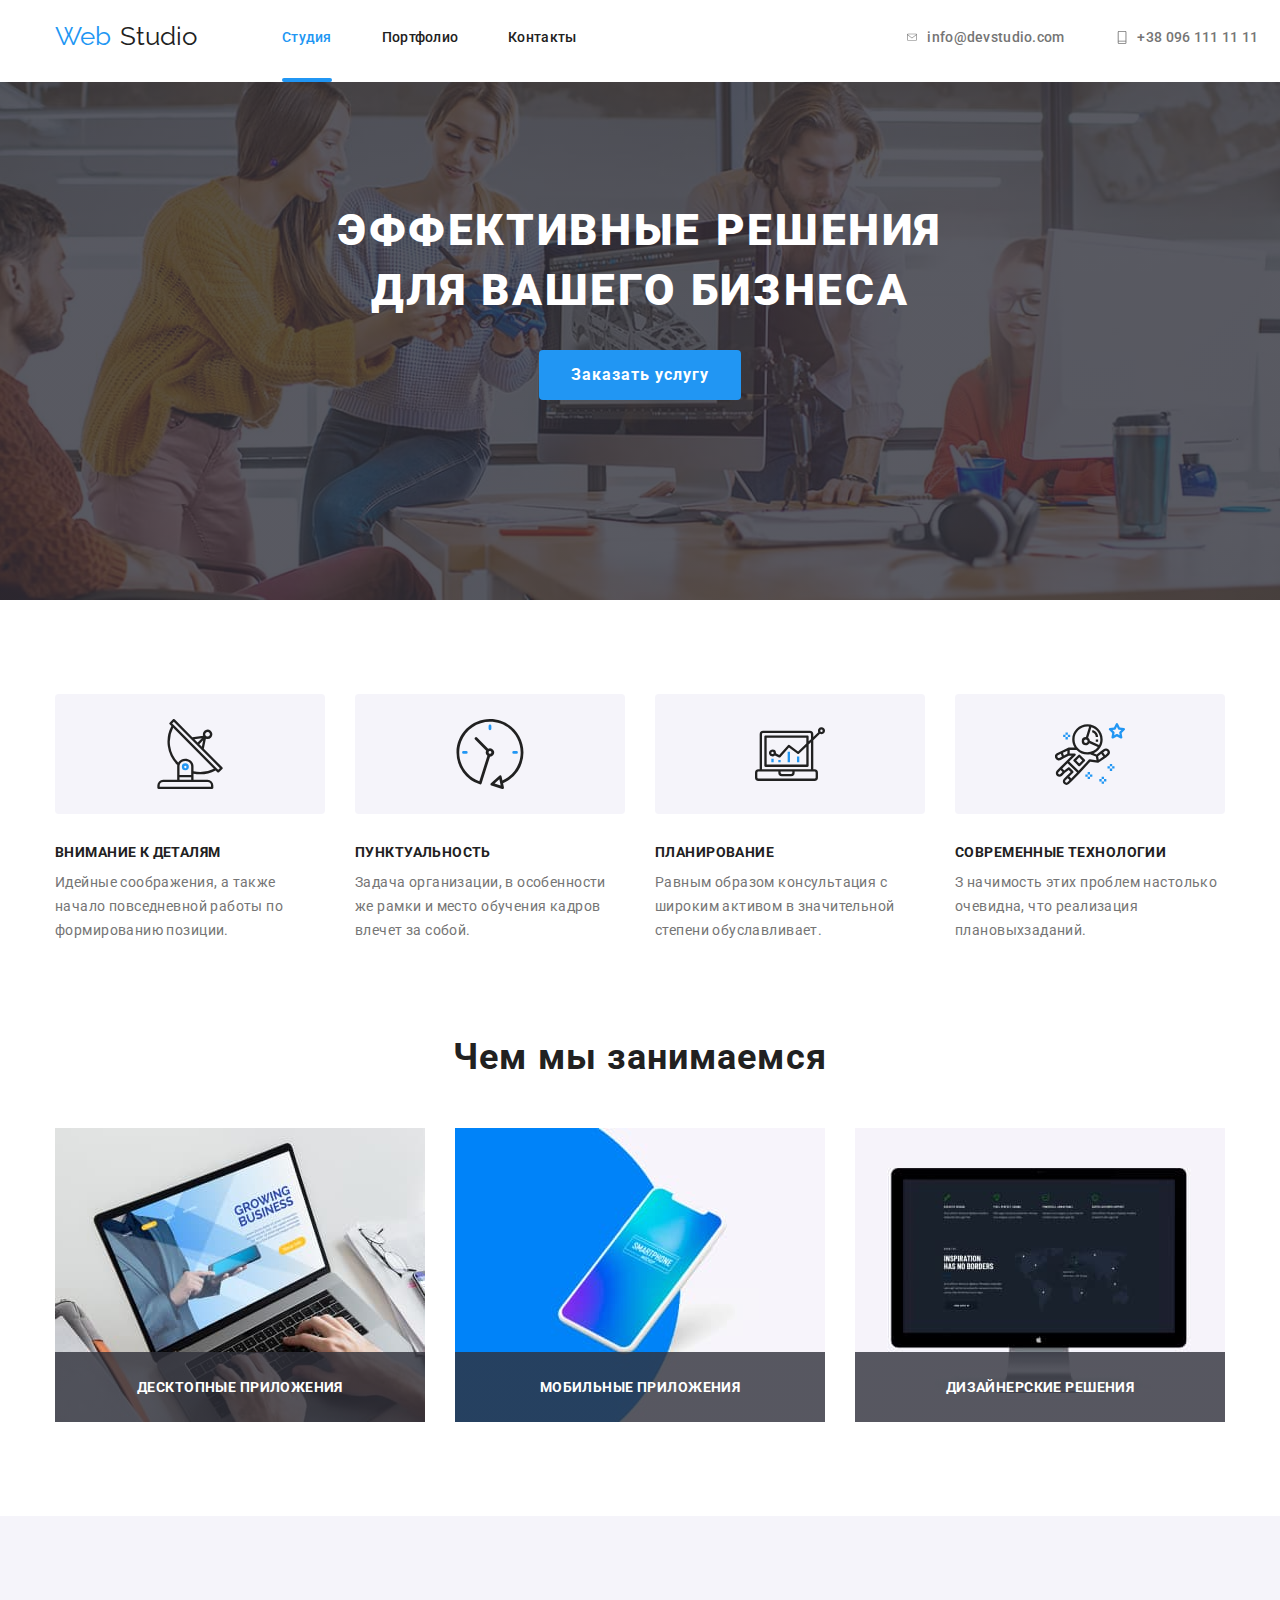
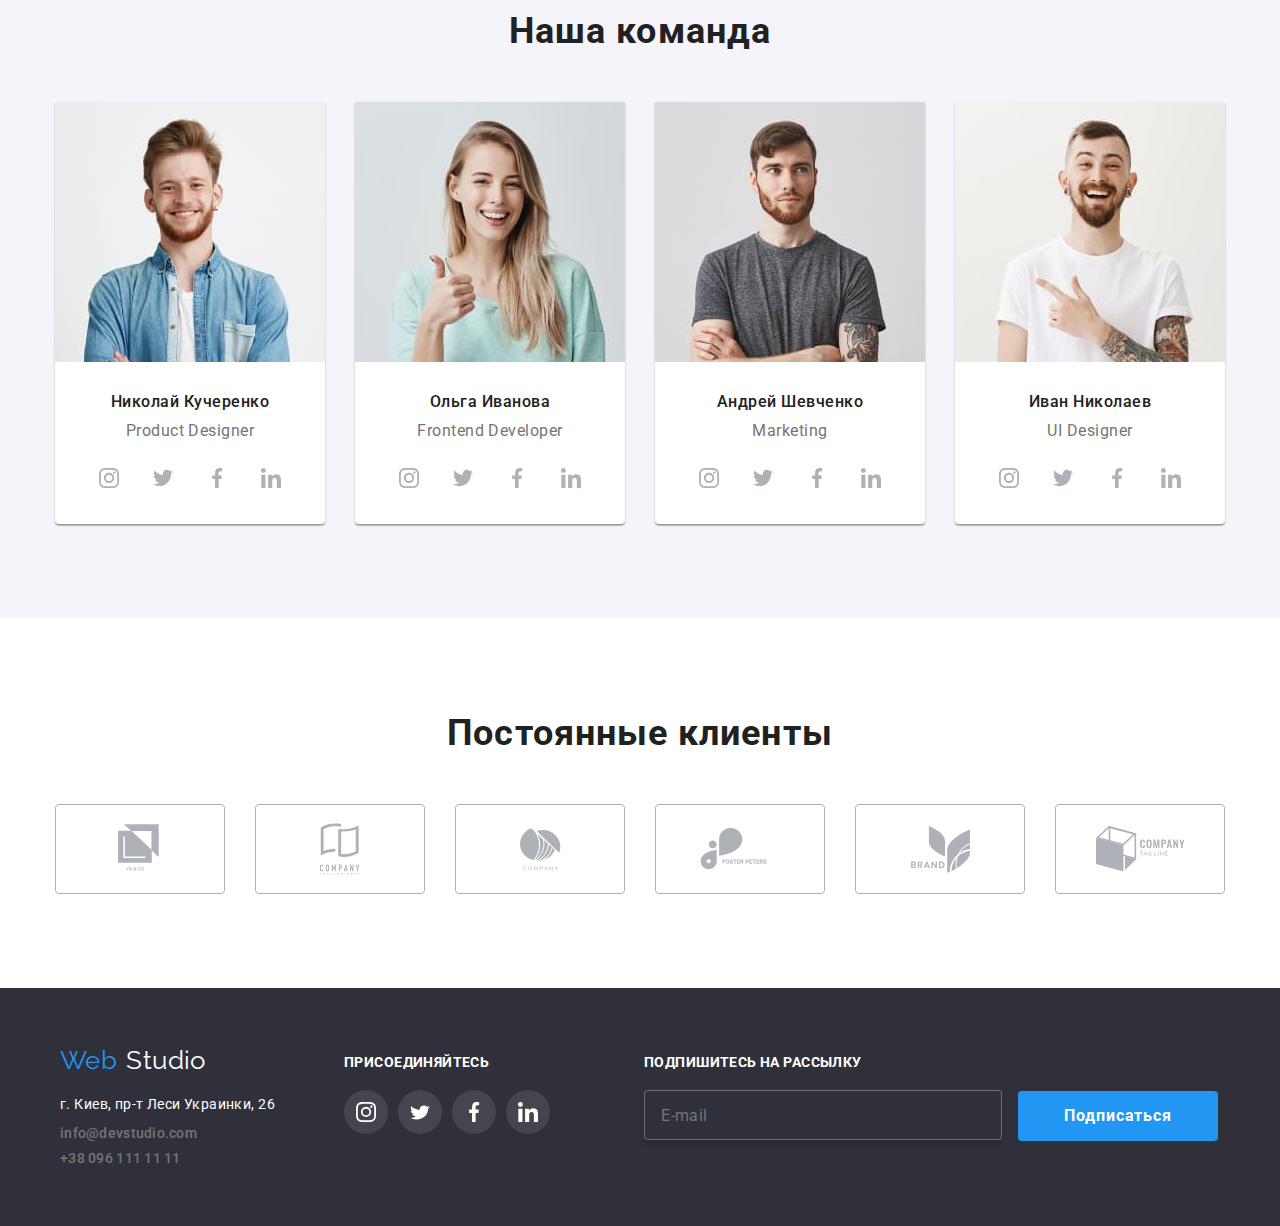
==== index.html @ 9c773fd9 "1" ====
<!DOCTYPE html>
<html lang="ru">
  <head>
    <meta charset="UTF-8" />
    <meta name="viewport" content="width=device-width, initial-scale=1.0" />
    <title>Web Studio</title>
    <link
      href="https://fonts.googleapis.com/css2?family=Raleway:wght@700&family=Roboto:wght@400;500;700;900&display=swap"
      rel="stylesheet"
    />
    <link
      rel="stylesheet"
      href="https://cdnjs.cloudflare.com/ajax/libs/modern-normalize/0.6.0/modern-normalize.min.css"
    />
    <link rel="stylesheet" href="./css/main.min.css" />
  </head>
  <body class="body">
      <header class="header">
      <div class="container">
        <!-- Logo -->
          <a class="logo link" href="index.html">
            <span class="web">Web</span>
            <span class="studio">Studio</span>
          </a>
        <nav class="navigation">
          <ul class="list">
            <li class="item"><a class="link current" href="index.html">Студия</a></li>
            <li class="item"><a class="link" href="portfolio.html">Портфолио</a></li>
            <li class="item"><a class="link" href="">Контакты</a></li>
          </ul>
        </nav>
        <address class="address">
          <ul class="list">
             <li class="item">
              <a href="mailto:info@devstudio.com" class="link"><svg class="image">
                <use href="./images/sprite.svg#envelope"></use>
              </svg> info@devstudio.com</a>
            </li>
            <li class="item">
              <a class="link " href="tel:+380961111111"><svg class="image">
                <use href="./images/sprite.svg#phone"></use>
              </svg>+38 096 111 11 11</a>
            </li>
          </ul>
        </address>
      </div>
    </header>

<div class="backdrop is-hidden" data-modal>
  <div class="modal">
    <form class="form" action="">

  
  <button class="close-button" type="close" data-modal-close>
    <svg class="form-icon" width="11px" height="11px">
   <use href="./images/sprite.svg#form-close"></use>
  </svg>
  </button>


<p class="form-header">Оставьте свои данные, мы вам перезвоним</p>

<ul class="list form-list">

<li class="form-field">
  <input class="form-input class="form-input""
          type="text"
          name="Name"
          id="Name"
           placeholder=" "
        />   
<label class="label" for="name">Имя </label>
  <svg class="form-icon" width="12px" height="12px">
   <use href="./images/sprite.svg#form-person"></use>
  </svg>
     
  </li>

  

<li class="form-field item">
  <input class="form-input" type="tel" class="form-field" name="tel" id="tel" placeholder=" " />
  <label class="label" for="tel">Телефон</label>
  <svg class="form-icon" width="13px" height="13px">
   <use href="./images/sprite.svg#form-phone"></use>
  </svg>
  
      
  </li>


<li class="form-field">
     <input class="form-input" type="email" name="mail" id="mail" placeholder=" "/>
  <label class="label" for="mail">Почта</label>
  <svg class="form-icon" width="12px" height="15px">
   <use href="./images/sprite.svg#form-mail"></use>
  </svg>
  
</li>
</ul>
 
<div class="form-field textarea">
    <textarea placeholder=" " class="comment" name="comment" id="comment" rows="8"></textarea>
      <label class="comment-label" for="comment">Комментарий</label>
      </div>
     

<div class="accept-offer"> <input type="checkbox" name="accept-offer" value="accept-offer" id="accept-offer" />
            <label for="accept-offer">Соглашаюсь с рассылкой и принимаю <a class="link accent" href=""> Условия договора</a></label>

</div>
<button class="button" type="submit">Отправить</button>

    </form>
      </div>
    </div>




    <main class="main">
      <!-- Unique content -->

      <section class="hero section-no-padding">
        <div class="container">
        <!-- Section Hero -->
        <h1 class="title">
          Эффективные решения для вашего бизнеса
        </h1>
        <button class="button" data-modal-open>Заказать услугу</button>
        </div>
      </section>

      <section class="section advantages">
        <div class="container">
        <!--Section Advantages  -->
        <h2>Наши преимущества</h2>
        <!-- Invisible header -->
        <ul class="list">
          <li class="item">
              <h3 class="title">Внимание к деталям</h3>
            <p class="text">
              Идейные соображения, а также начало повседневной работы по формированию позиции.
            </p>
          </li>
          <li class="item">
             <h3 class="title">Пунктуальность</h3>
            <p class="text">
              Задача организации, в особенности же рамки и место обучения кадров влечет за собой.
            </p>
          </li>

          <li class="item">
            <h3 class="title">Планирование</h3>
            <p class="text">
              Равным образом консультация с широким активом в значительной степени обуславливает.
            </p>
          </li>

          <li class="item">
             <h3 class="title">Современные технологии</h3>
            <p class="text">
              З начимость этих проблем настолько очевидна, что реализация плановыхзаданий.
            </p>
          </li>
        </ul>
        </div>
      </section>

      <section class="activities section-no-padding">
        <div class="container">
        <!--Section Activities  -->
        <h2 class="title">Чем мы занимаемся</h2>
        <ul class="list">
          <li class="item">
            
              <img class="image" src="./images/ActDescApp.jpg" alt="Десктопными приложениями" width="370" />
              <p class="text">Десктопные приложения</p>
            
          </li>

          <li class="item">
            
            <img class="image"
              src="./images/ActMobDev.jpg"
              alt="Мобильными приложениями"
              width="370"
            />
            <p class="text">Мобильные приложения</p>
           
          </li>

          <li class="item">
                        <img class="image"
              src="./images/ActDesignDes.jpg"
              alt="Дизайнерскими решениями"
              width="370"
            />
            <p class="text">Дизайнерские решения</p>
            
          </li>
        </ul>
        
      </section>

      <section class="section team">
        <div class="container">
          <!-- Section Our Team Members -->
          <h2 class="title">Наша команда</h2>
          <ul class="list">
            <li class="item">
              <img class="image "
                src="./images/JohnSmith.jpg"
                alt="Дизайн продукта Николай Кучеренко"
                width="270px"
              />
              <h3 class="member">Николай Кучеренко</h3>
              <p lang="en" class="text">Product Designer</p>
              <ul class="list social-network">
                <!-- Social network List -->
                <li class="social-item">
                  <a class="link social-link" href="http://instagram.com/" aria-label="Instagram"><svg class="social-icon">
                    <use href="./images/sprite.svg#instagramm"></use>
                  </svg></a>
                </li>
                <li class="social-item">
                  <a class="link social-link" href="https://twitter.com/" aria-label="Twitter"><svg class="social-icon">
                    <use href="./images/sprite.svg#twitter"></use>
                  </svg></a>
                </li>
                <li class="social-item">
                  <a class="link social-link" href="https://www.facebook.com/" aria-label="Facebook"><svg class="social-icon">
                    <use href="./images/sprite.svg#facebook"></use>
                  </svg></a>
                </li>
                <li class="social-item">
                  <a class="link social-link" href="https://www.linkedin.com/" aria-label="LinkedIn"><svg class="social-icon">
                    <use href="./images/sprite.svg#linkedin"></use>
                  </svg></a>
                </li>
              </ul>
            </li>

            <li class="item">
              <img class="image "
                src="./images/MartaStewart.jpg"
                alt="Фронтэнд разработчик Ольга Иванова"
                width="270px"
              />
              <h3 class="member">Ольга Иванова</h3>
              <p lang="en" class="text">Frontend Developer</p>
              <ul class="list social-network">
                <!-- Social network List -->
                <li class="social-item">
                  <a class="link social-link" href="http://instagram.com/" aria-label="Instagram"><svg class="social-icon">
                      <use href="./images/sprite.svg#instagramm"></use>
                    </svg></a>
                </li>
                <li class="social-item">
                  <a class="link social-link" href="https://twitter.com/" aria-label="Twitter"><svg class="social-icon">
                      <use href="./images/sprite.svg#twitter"></use>
                    </svg></a>
                </li>
                <li class="social-item">
                  <a class="link social-link" href="https://www.facebook.com/" aria-label="Facebook"><svg class="social-icon">
                      <use href="./images/sprite.svg#facebook"></use>
                    </svg></a>
                </li>
                <li class="social-item">
                  <a class="link social-link" href="https://www.linkedin.com/" aria-label="LinkedIn"><svg class="social-icon">
                      <use href="./images/sprite.svg#linkedin"></use>
                    </svg></a>
                </li>
              </ul>
              </li>
            </li>

            <li class="item">
              <img class="image "
                src="./images/RobertJakis.jpg"
                alt="Маркетолог Андрей Шевченко"
                width="270px"
              />
              <h3 class="member">Андрей Шевченко</h3>
              <p lang="en " class="text">Marketing</p>
              <ul class="list social-network">
                <!-- Social network List -->
                <li class="social-item">
                  <a class="link social-link" href="http://instagram.com/" aria-label="Instagram"><svg class="social-icon">
                      <use href="./images/sprite.svg#instagramm"></use>
                    </svg></a>
                </li>
                <li class="social-item ">
                  <a class="link social-link" href="https://twitter.com/" aria-label="Twitter"><svg class="social-icon">
                      <use href="./images/sprite.svg#twitter"></use>
                    </svg></a>
                </li>
                <li class="social-item">
                  <a class="link social-link" href="https://www.facebook.com/" aria-label="Facebook"><svg class="social-icon">
                      <use href="./images/sprite.svg#facebook"></use>
                    </svg></a>
                </li>
                <li class="social-item">
                  <a class="link social-link" href="https://www.linkedin.com/" aria-label="LinkedIn"><svg class="social-icon">
                      <use href="./images/sprite.svg#linkedin"></use>
                    </svg></a>
                </li>
              </ul>
              </li>
            </li>

            <li class="item">
              <img class="image "
                src="./images/MartinDoe.jpg"
                alt="Дизайнер юзер интерфейса Иван Николаев"
                width="270px"
              />
              <h3 class="member">Иван Николаев</h3>
              <p lang="en" class="text">UI Designer</p>
              <ul class="list social-network">
                <!-- Social network List -->
                <li class="social-item">
                  <a class="link social-link" href="http://instagram.com/" aria-label="Instagram"><svg class="social-icon">
                      <use href="./images/sprite.svg#instagramm"></use>
                    </svg></a>
                </li>
                <li class="social-item">
                  <a class="link social-link" href="https://twitter.com/" aria-label="Twitter"><svg class="social-icon">
                      <use href="./images/sprite.svg#twitter"></use>
                    </svg></a>
                </li>
                <li class="social-item">
                  <a class="link social-link" href="https://www.facebook.com/" aria-label="Facebook"><svg class="social-icon">
                      <use href="./images/sprite.svg#facebook"></use>
                    </svg></a>
                </li>
                <li class="social-item">
                  <a class="link social-link" href="https://www.linkedin.com/" aria-label="LinkedIn"><svg class="social-icon">
                      <use href="./images/sprite.svg#linkedin"></use>
                    </svg></a>
                </li>
              </ul>
              </li>
            </li>
          </ul>
        </div>
      </section>

      <section class="section client">
        <div class="container">
        <!-- Section Constant client -->
        <h2 class="title">Постоянные клиенты</h2>
        <ul class="list client-list">
          <li class="item">
             <a class="link" href="">
              <div class="client-link">
              <svg class="client-icon" width="45px" height="50px">
                <use href="./images/sprite.svg#ClientLogo1"></use>
              </svg>
            </a>
          </div>     
              </li>
          <li class="item">    
            <div class="client-link">
              <a class="link" href=""> <svg class="client-icon" width="40px" height="52px">
                <use href="./images/sprite.svg#ClientLogo2"></use>
              </svg>
            </a>
          </div>           
           </li>
          <li class="item">       
            <div class="client-link">
              <a class="link" href=""> <svg class="client-icon" width="41px" height="43px">
                  <use href="./images/sprite.svg#ClientLogo3"></use>
                </svg>
              </a>
            </div>   
          </li>
          <li class="item">   
            <div class="client-link">
              <a class="link" href=""> <svg class="client-icon" width="80px" height="42px">
                  <use href="./images/sprite.svg#ClientLogo4"></use>
                </svg>
              </a>
            </div>                 
          </li>
          <li class="item">
            <div class="client-link">
              <a class="link" href=""> <svg class="client-icon" width="59px" height="47px">
                  <use href="./images/sprite.svg#ClientLogo5"></use>
                </svg>
              </a>
            </div>          
          </li>
          <li class="item">   
            <div class="client-link">
              <a class="link" href=""> <svg class="client-icon" width="89px" height="46px">
                  <use href="./images/sprite.svg#ClientLogo6"></use>
                </svg>
              </a>
            </div>   
          </li>
        </ul>
        </div>
      </section>
    </main>

<footer class="footer">
      <div class="container">
        <!-- Footer -->
        <div class="footer-address">
          <a class="logo link" href="index.html">
            <span class="web">Web</span>
            <span class="studio">Studio</span>
          </a>
          <address class="address">
            <span class="location">г. Киев, пр-т Леси Украинки, 26</span>
            <ul class="list credits">
              <li class="item">
                <a href="mailto:info@devstudio.com" class="link mail">info@devstudio.com</a>
              </li>
              <li class="item">
                <a class="link" href="tel:+380961111111">+38 096 111 11 11</a>
              </li>
            </ul>
          </address>
        </div>
        <div class="social-network-block">
          <!-- Our Social Networks -->
    
          <h2 class="text">присоединяйтесь</h2>
          <ul class="list social-network">
            <!-- Social network List -->
            <li class="item">
              <a class="social-link link" href="http://instagram.com/" aria-label="Instagram"><img class="image"
                  src="images/Social/instagrammf.svg" alt="Instagram" width="20px" height="20px"></a>
            </li>
            <li class="item">
              <a class="link social-link" href="https://twitter.com/" aria-label="Twitter"><img class="image"
                  src="images/Social/twitterf.svg" alt="Twitter" width="20px" height="17px"></a></a>
            </li>
            <li class="item">
              <a class="link social-link" href="https://www.facebook.com/" aria-label="Facebook"><img class="image"
                  src="images/Social/facebookf.svg" alt="Facebook" width="20px" height="20px"></a></a>
            <li class="item">
              <a class="link social-link" href="https://www.linkedin.com/" aria-label="LinkedIn"><img class="image"
                  src="images/Social/linkedinf.svg" alt="LinkedIn" width="20px" height="20px"></a></a>
            </li>
        </div>

         <div class="subscribe-block">
          <h2 class="text subscribe">Подпишитесь на рассылку</h2>
          <form>
           <div class="newsletter-container">
             <input type="email" name="mail" class="subscribe-email" id="mail" placeholder="E-mail" />
                    <button type="submit" class="newsletter-button button link">Подписаться</button>
          </div>
        </form> 
     </div>
    </footer>

<script>
      const { height: pageHeaderHeight } = document
        .querySelector(".page-header")
        .getBoundingClientRect();

      document.body.style.paddingTop = `${pageHeaderHeight}px`;
</script>
  <script src="./js/modal.js"></script>
</body>

</html>
---- css/main.min.css ----
html{-webkit-box-sizing:border-box;box-sizing:border-box}*,*::before,*::after{-webkit-box-sizing:inherit;box-sizing:inherit}.body{margin:0px;background-color:#fff;font-family:Roboto, sans-serif;color:#757575;font-weight:normal;font-style:normal;z-index:1}.section{padding-top:94px;-webkit-box-pack:center;-ms-flex-pack:center;justify-content:center}.section-no-padding{padding-top:0px}.container{margin-left:auto;margin-right:auto;width:1200px;padding-left:15px;padding-right:15px}.title{font-style:normal;font-weight:bold;font-size:36px;line-height:42px;letter-spacing:0.03em;color:#212121;margin:0;padding:0}.list{list-style:none;padding:0;margin:0}.text{margin:0;padding:0}.image{display:block}.link{text-decoration:none;color:#212121;-webkit-transition:background-color cubic-bezier(0.4, 0, 0.2, 1) 250ms,color cubic-bezier(0.4, 0, 0.2, 1) 250ms,border cubic-bezier(0.4, 0, 0.2, 1) 250ms,fill cubic-bezier(0.4, 0, 0.2, 1) 250ms;transition:background-color cubic-bezier(0.4, 0, 0.2, 1) 250ms,color cubic-bezier(0.4, 0, 0.2, 1) 250ms,border cubic-bezier(0.4, 0, 0.2, 1) 250ms,fill cubic-bezier(0.4, 0, 0.2, 1) 250ms}.link:hover,.link:focus{outline:none;color:#2196f3}.button{display:-webkit-inline-box;display:-ms-inline-flexbox;display:inline-flex;font-family:Roboto, sans-serif;font-weight:bold;font-size:16px;line-height:30px;-webkit-box-align:center;-ms-flex-align:center;align-items:center;text-align:center;letter-spacing:0.06em;text-decoration:none;background-color:#2196f3;color:#fff;min-width:200px;display:inline-block;height:50px;border-radius:4px;padding:10px 32px;border:1px transparent;cursor:pointer;-webkit-transition:background-color cubic-bezier(0.4, 0, 0.2, 1) 250ms,color cubic-bezier(0.4, 0, 0.2, 1) 250ms;transition:background-color cubic-bezier(0.4, 0, 0.2, 1) 250ms,color cubic-bezier(0.4, 0, 0.2, 1) 250ms}.button:hover,.button:focus{outline:none;color:orange}.accent{color:#2196f3;text-decoration:underline}textarea{resize:none}.label{display:inline-block;position:absolute;z-index:2;border:none;padding-left:23px}.icon{display:block}.hidden{display:none}.form{background-color:#fff;position:absolute;top:50%;left:50%;-webkit-transform:translate(-50%, -50%);transform:translate(-50%, -50%);display:inline-block;-webkit-box-pack:center;-ms-flex-pack:center;justify-content:center;width:450px;height:610px;padding:40px;-webkit-box-shadow:0px 2px 1px rgba(0,0,0,0.2),0px 1px 1px rgba(0,0,0,0.14),0px 1px 3px rgba(0,0,0,0.12);box-shadow:0px 2px 1px rgba(0,0,0,0.2),0px 1px 1px rgba(0,0,0,0.14),0px 1px 3px rgba(0,0,0,0.12);border-radius:4px;font-family:Roboto;font-style:normal;font-weight:normal;font-size:14px;line-height:16px;letter-spacing:0.01em;color:#757575}.form-icon{display:block}.close-button{position:absolute;display:inline-block;top:8px;right:8px;padding:9px;-webkit-transition:fill var(--duration) var(--function);transition:fill var(--duration) var(--function);fill:var(--primary-title-color);border-radius:50%;border:1px solid rgba(0,0,0,0.1);outline:none;cursor:pointer;background-color:white}.close-button:hover,.close-button:focus{outline:none;fill:#2196f3}.form-field{-webkit-box-pack:left;-ms-flex-pack:left;justify-content:left;-webkit-box-align:center;-ms-flex-align:center;align-items:center;padding-left:19px;display:-webkit-box;display:-ms-flexbox;display:flex;margin-bottom:30px;min-height:40px;border:1px solid rgba(33,33,33,0.2);-webkit-box-sizing:border-box;box-sizing:border-box;border-radius:4px;position:relative}.form-field:hover,.form-field:focus{outline:none;fill:#2196f3;border-color:#2196f3}.form-field>.form-icon{display:block;position:absolute}.form-header{font-family:Roboto;font-style:normal;font-weight:bold;font-size:20px;line-height:23px;text-align:center;letter-spacing:0.03em;color:#212121;max-width:370px;margin-top:2px;max-width:370px;margin-bottom:30px}.form-list{max-width:370px}.form-field textarea{border:none;padding-top:12px}.form-input{padding-left:11px}.form-field:hover .label,.form-input:not(:placeholder-shown)+.label,.form-field:focus-within .label{-webkit-transform:translateY(-33px) translateX(-20px);transform:translateY(-33px) translateX(-20px);color:#2196f3;cursor:pointer;border:none;-webkit-transition:opacity cubic-bezier(0.4, 0, 0.2, 1) 250ms #2196f3,-webkit-transform cubic-bezier(0.4, 0, 0.2, 1) 250ms;transition:opacity cubic-bezier(0.4, 0, 0.2, 1) 250ms #2196f3,-webkit-transform cubic-bezier(0.4, 0, 0.2, 1) 250ms;transition:opacity cubic-bezier(0.4, 0, 0.2, 1) 250ms #2196f3,transform cubic-bezier(0.4, 0, 0.2, 1) 250ms;transition:opacity cubic-bezier(0.4, 0, 0.2, 1) 250ms #2196f3,transform cubic-bezier(0.4, 0, 0.2, 1) 250ms,-webkit-transform cubic-bezier(0.4, 0, 0.2, 1) 250ms}.form-field input{margin-left:10px;padding-left:11px;border:none;font-family:Roboto;font-style:normal;font-weight:normal;font-size:14px;line-height:16px;letter-spacing:0.01em;min-width:320px;outline:none}.form-field .textarea{min-width:335px}.form .button{display:block;margin-top:30px;-webkit-box-pack:center;-ms-flex-pack:center;justify-content:center;margin-left:auto;margin-right:auto}.comment{font-family:Roboto;font-style:normal;font-weight:normal;font-size:14px;line-height:16px;letter-spacing:0.01em;color:#757575;min-width:330px;outline:none;padding:0}.comment-label{display:inline-block;position:absolute;z-index:2;border:none;padding-left:16px;top:12px;left:1px}.form .accept-offer{font-family:Roboto;font-style:normal;font-weight:normal;font-size:12px;line-height:14px}.textarea:hover .comment-label,.textarea textarea:not(:placeholder-shown)+.comment-label,.textarea:focus-within .comment-label{-webkit-transform:translateY(-33px);transform:translateY(-33px);color:#2196f3;border:none;cursor:pointer;-webkit-transition:opacity cubic-bezier(0.4, 0, 0.2, 1) 250ms #2196f3,-webkit-transform cubic-bezier(0.4, 0, 0.2, 1) 250ms;transition:opacity cubic-bezier(0.4, 0, 0.2, 1) 250ms #2196f3,-webkit-transform cubic-bezier(0.4, 0, 0.2, 1) 250ms;transition:opacity cubic-bezier(0.4, 0, 0.2, 1) 250ms #2196f3,transform cubic-bezier(0.4, 0, 0.2, 1) 250ms;transition:opacity cubic-bezier(0.4, 0, 0.2, 1) 250ms #2196f3,transform cubic-bezier(0.4, 0, 0.2, 1) 250ms,-webkit-transform cubic-bezier(0.4, 0, 0.2, 1) 250ms}.backdrop{position:fixed;z-index:3;top:0;left:0;width:100%;height:100%;background-color:rgba(0,0,0,0.2)}.backdrop.is-hidden{visibility:hidden;opacity:0;pointer-events:none}.logo{display:-webkit-box;display:-ms-flexbox;display:flex;font-family:Raleway, sans-serif;font-style:Bold;font-size:26px;letter-spacing:3%}.logo .studio{-webkit-transition:color cubic-bezier(0.4, 0, 0.2, 1) 250ms;transition:color cubic-bezier(0.4, 0, 0.2, 1) 250ms}.logo .logo .studio:hover,.logo .logo .studio:focus{outline:none;color:#2196f3}.logo .web{padding-right:9px;color:#2196f3;-webkit-transition:color cubic-bezier(0.4, 0, 0.2, 1) 250ms;transition:color cubic-bezier(0.4, 0, 0.2, 1) 250ms}.logo .web:hover,.logo .web:focus{outline:none;color:#212121}.footer .studio{color:#fff}.footer .studio:hover,.footer .studio:focus{outline:none;color:#2196f3}.navigation .list{display:-webkit-box;display:-ms-flexbox;display:flex}.navigation .list .item{position:relative}.navigation .list .current::after{content:'';display:block;width:100%;height:4px;background-color:#2196f3;position:absolute;left:0;bottom:0;-webkit-transform:translateY(37px);transform:translateY(37px);border-radius:2px}.navigation .list .item:not(:last-child){margin-right:50px}.navigation .link.current{color:#2196f3}.address .list{display:-webkit-box;display:-ms-flexbox;display:flex;-webkit-box-align:center;-ms-flex-align:center;align-items:center}.address .list .item{-webkit-box-align:center;-ms-flex-align:center;align-items:center;-webkit-box-pack:center;-ms-flex-pack:center;justify-content:center;min-width:160px}.address .list .link:hover,.address .list :focus{color:#2196f3;fill:#2196f3}.address .item:not(:last-child){margin-right:50px}.address .link{display:-webkit-box;display:-ms-flexbox;display:flex;color:#757575;font-style:normal;font-weight:500;font-size:14px;line-height:16px;letter-spacing:0.02em}.address .image{margin-right:10px;fill:currentColor}.address .image:first-child{padding-top:2px;width:16px;height:12px}.address .image:last-child{width:10px;height:15px}.header{position:fixed;width:100%;top:0;left:0;padding-top:24px;padding-bottom:32px;z-index:2;background-color:#fff}.header .container{display:-webkit-box;display:-ms-flexbox;display:flex;-webkit-box-align:center;-ms-flex-align:center;align-items:center;height:26px}.header .navigation{font-weight:500;font-size:14px;line-height:16px;letter-spacing:0.02em;margin-left:85px;margin-right:331px}.hero{margin:auto;max-width:1600px;min-height:600px;text-align:center;background-color:rgba(47,48,58,0.8);background-image:-webkit-gradient(linear, left top, right top, from(rgba(47,48,58,0.8)), to(rgba(47,48,58,0.8))),url("../images/heroback.jpg");background-image:linear-gradient(to right, rgba(47,48,58,0.8), rgba(47,48,58,0.8)),url("../images/heroback.jpg");background-position:center;background-size:cover;background-repeat:no-repeat}.hero .container{padding-top:200px}.hero .title{font-style:normal;font-weight:900;font-size:44px;line-height:60px;letter-spacing:0.06em;text-transform:uppercase;color:#fff;margin:0px 237px 30px 237px;text-align:center}.advantages{padding-bottom:94px;display:-webkit-box;display:-ms-flexbox;display:flex}.advantages h2{display:none}.advantages .title{font-style:normal;font-size:14px;line-height:16px;letter-spacing:0.03em;text-transform:uppercase;margin-bottom:10px}.advantages .text{max-width:270px;font-size:14px;line-height:24px;letter-spacing:0.03em}.advantages .list{display:-webkit-box;display:-ms-flexbox;display:flex}.advantages .list .item::before{content:'';display:block;margin-bottom:30px;background-color:#f5f4fa;height:120px;border-radius:4px;padding:25px 102px;background-position:center;background-repeat:no-repeat}.advantages .list .item:nth-child(1)::before{background-image:url("../images/AdvantDetails.svg")}.advantages .list .item:nth-child(2)::before{background-image:url("../images/AdvantPunctual.svg")}.advantages .list .item:nth-child(3)::before{background-image:url("../images/AdvantPlanning.svg")}.advantages .list .item:nth-child(4)::before{background-image:url("../images/AdvantModerntech.svg")}.advantages .list .item:not(:last-child){margin-right:30px}.activities{padding-bottom:94px}.activities .title{margin-bottom:50px;text-align:center}.activities .list{display:-webkit-box;display:-ms-flexbox;display:flex}.activities .list .item:not(:last-child){margin-right:30px}.activities .list .item{position:relative}.activities .text{display:block;font-style:normal;font-weight:bold;font-size:14px;line-height:16px;text-align:center;letter-spacing:0.03em;text-transform:uppercase;color:#fff;background-image:-webkit-gradient(linear, left top, right top, from(rgba(47,48,58,0.8)), to(rgba(47,48,58,0.8)));background-image:linear-gradient(to right, rgba(47,48,58,0.8), rgba(47,48,58,0.8));min-width:370px;padding-top:27px;padding-bottom:27px;bottom:0;position:absolute}.team{padding-bottom:94px;background-color:#f5f4fa}.team .title{margin-bottom:50px;text-align:center}.team .list{display:-webkit-box;display:-ms-flexbox;display:flex}.team .list .image{margin-bottom:30px}.team .list .text{font-size:16px;line-height:19px;text-align:center;letter-spacing:0.03em;margin-bottom:16px}.team .list .member{font-weight:500;font-size:16px;line-height:19px;text-align:center;letter-spacing:0.03em;color:#212121;margin-bottom:10px;margin-top:0}.team .list .item{background-color:#ffffff;width:270px;height:422px;border-radius:0px 0px 4px 4px;padding-bottom:24px;-webkit-box-shadow:0px 2px 1px rgba(0,0,0,0.2),0px 1px 1px rgba(0,0,0,0.14),0px 1px 3px rgba(0,0,0,0.12);box-shadow:0px 2px 1px rgba(0,0,0,0.2),0px 1px 1px rgba(0,0,0,0.14),0px 1px 3px rgba(0,0,0,0.12)}.team .list .item:not(:last-child){margin-right:30px}.social-icon{display:block;fill:currentColor;width:20px;height:20px}.social-network{display:-webkit-box;display:-ms-flexbox;display:flex;padding-left:32px;padding-right:32px}.social-network .social-item{display:block;width:44px;height:44px;background:#fff;border-radius:22px;-ms-flex-line-pack:center;align-content:center;-webkit-box-pack:center;-ms-flex-pack:center;justify-content:center}.social-network .social-item:not(:last-child){margin-right:10px}.social-network .social-link{display:-webkit-box;display:-ms-flexbox;display:flex;color:#afb1b8;width:44px;height:44px;border-radius:22px;-webkit-box-pack:center;-ms-flex-pack:center;justify-content:center;-webkit-box-align:center;-ms-flex-align:center;align-items:center}.social-network .social-link:hover,.social-network .social-link:focus{outline:none;background-color:#2196f3;color:#2196f3}.social-network .social-link:hover .social-icon,.social-network .social-link:focus .social-icon{outline:none;fill:#ffffff}.footer .social-link{background-color:rgba(255,255,255,0.1)}.social-network .item:not(:last-child){margin-right:10px}.client{padding-bottom:94px}.client .title{margin-bottom:50px;text-align:center}.client-list{display:-webkit-box;display:-ms-flexbox;display:flex}.client-list .item:not(:last-child){margin-right:30px}.client-list .link :hover,.client-list .link:focus{border-color:#2196f3}.client-list .client-link :hover,.client-list .client-link:focus{border-color:#2196f3}.client .link:hover .client-icon,.client .link:focus .client-icon{fill:#2196f3}.client-link .link{display:-webkit-box;display:-ms-flexbox;display:flex;height:90px;width:170px;border-radius:4px;color:#afb1b8;border:1px solid #afb1b8;-webkit-box-pack:center;-ms-flex-pack:center;justify-content:center;-webkit-box-align:center;-ms-flex-align:center;align-items:center}.client-icon{display:-webkit-box;display:-ms-flexbox;display:flex;fill:currentColor}.footer{background-color:#2f303a}.footer .container{padding-top:60px;padding-bottom:60px;display:-webkit-box;display:-ms-flexbox;display:flex}.footer-address .logo{margin-bottom:20px}.footer .stud{color:#ffffff}.footer-address{padding-left:5px;font-size:14px;line-height:24px;letter-spacing:0.03em;color:rgba(255,255,255,0.6)}.footer-address .address{margin-top:20px}.credits{display:block}.credits .item{display:block;margin-top:9px}.footer .text{font-weight:bold;font-size:14px;line-height:16px;letter-spacing:0.03em;text-transform:uppercase;color:#ffffff}.location{font-style:normal;font-size:14px;line-height:24px;letter-spacing:0.03em;color:#ffffff}.social-network-block{padding-top:6px;margin-left:69px}.social-network-block .text{margin-bottom:20px}.social-network-block .list{padding:0}.subscribe{margin-bottom:20px}.subscribe-block{padding-top:6px;margin-left:94px}.subscribe-button{display:-webkit-box;display:-ms-flexbox;display:flex;margin:0;-webkit-box-align:center;-ms-flex-align:center;align-items:center}.subscribe-button::after{width:24px;height:24px;content:'';margin-left:11px;background-size:contain;background-image:url(../images/send.svg)}.subscribe-email{padding-left:16px;padding-top:15px;padding-bottom:15px;width:358px;height:50px;margin-right:12px;-webkit-box-align:center;-ms-flex-align:center;align-items:center;font-size:16px;line-height:20px;letter-spacing:0.03em;color:rgba(255,255,255,0.6);border:1px solid rgba(255,255,255,0.3);background-color:#2f303a;-webkit-box-shadow:0px 4px 4px rgba(0,0,0,0.15);box-shadow:0px 4px 4px rgba(0,0,0,0.15);border-radius:4px}.footer-address .list{display:block}.portfolio{margin-top:80px;padding-top:94px;padding-bottom:94px}.portfolio-buttons{-webkit-box-pack:center;-ms-flex-pack:center;justify-content:center;display:-webkit-box;display:-ms-flexbox;display:flex;padding-bottom:50px}.portfolio-buttons .button{font-style:normal;font-weight:500;font-size:16px;line-height:26px;text-align:center;letter-spacing:0.03em;color:#212121;background-color:#f5f4fa;border-radius:4px;padding:6px 22px;height:38px;min-width:73px}.portfolio-buttons .button:hover,.portfolio-buttons .button:focus{outline:none;color:#ffffff;background-color:#2196f3;-webkit-box-shadow:0px 2px 2px rgba(0,0,0,0.12),0px 1px 2px rgba(0,0,0,0.08),0px 3px 1px rgba(0,0,0,0.1);box-shadow:0px 2px 2px rgba(0,0,0,0.12),0px 1px 2px rgba(0,0,0,0.08),0px 3px 1px rgba(0,0,0,0.1)}.portfolio-buttons .item:not(:last-child){margin-right:8px}.portfolio-buttons .current{color:#ffffff;background-color:#2196f3}.portfolio .title{font-weight:bold;font-size:18px;line-height:36px;letter-spacing:0.06em;color:#212121}.portfolio-projects{display:-webkit-box;display:-ms-flexbox;display:flex;-ms-flex-wrap:wrap;flex-wrap:wrap}.portfolio-projects .item:nth-child(3n){margin-right:0}.portfolio-projects .item:nth-last-child(-n+3){margin-bottom:0}.portfolio-projects .item{padding-bottom:20px;margin-bottom:30px;margin-right:30px;width:370px;height:405px}.project-text{color:#757575;padding-top:20px;border-right:1px solid #eeeeee;border-left:1px solid #eeeeee;border-bottom:1px solid #eeeeee}.portfolio-projects .title{margin-bottom:4px}.portfolio-projects .project-text{padding-right:24px;padding-left:24px;padding-bottom:20px}.portfolio-link{display:block}.portfolio-link:hover,.portfolio-link:focus{outline:none;-webkit-box-shadow:1px 4px 6px rgba(0,0,0,0.16),0px 4px 4px rgba(0,0,0,0.06),0px 1px 1px rgba(0,0,0,0.12);box-shadow:1px 4px 6px rgba(0,0,0,0.16),0px 4px 4px rgba(0,0,0,0.06),0px 1px 1px rgba(0,0,0,0.12)}.portfolio-box{position:relative;overflow:hidden}.techcrack{padding:63px 24px;margin:0;position:absolute;top:0;background:rgba(33,150,243,0.9);font-weight:normal;font-size:18px;line-height:28px;letter-spacing:0.03em;color:#ffffff;opacity:0;width:100%;height:100%;-webkit-transform:translateY(100%);transform:translateY(100%);-webkit-transition:opacity cubic-bezier(0.4, 0, 0.2, 1) 250ms,-webkit-transform cubic-bezier(0.4, 0, 0.2, 1) 250ms;transition:opacity cubic-bezier(0.4, 0, 0.2, 1) 250ms,-webkit-transform cubic-bezier(0.4, 0, 0.2, 1) 250ms;transition:opacity cubic-bezier(0.4, 0, 0.2, 1) 250ms,transform cubic-bezier(0.4, 0, 0.2, 1) 250ms;transition:opacity cubic-bezier(0.4, 0, 0.2, 1) 250ms,transform cubic-bezier(0.4, 0, 0.2, 1) 250ms,-webkit-transform cubic-bezier(0.4, 0, 0.2, 1) 250ms}.portfolio-link:hover .techcrack,.portfolio-link:focus .techcrack{opacity:1;-webkit-transform:translateY(0);transform:translateY(0)}
/*# sourceMappingURL=main.min.css.map */
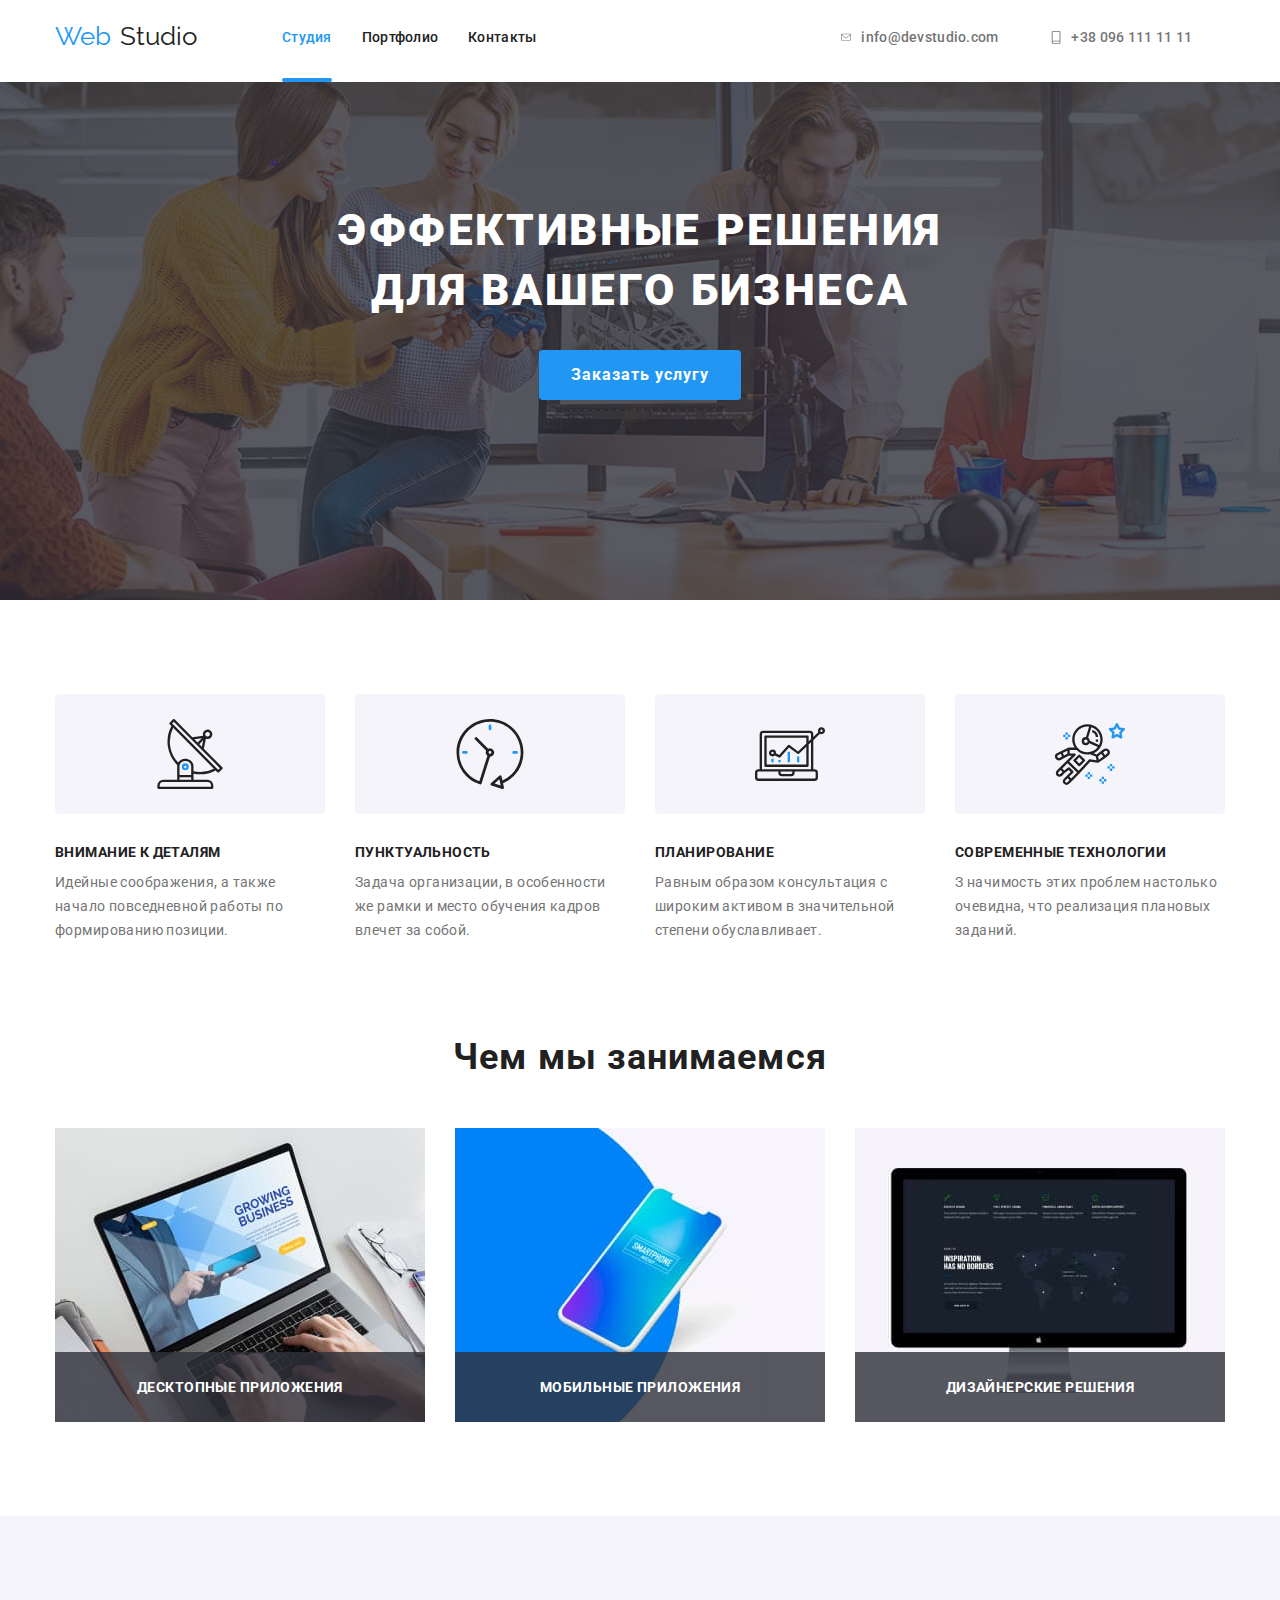
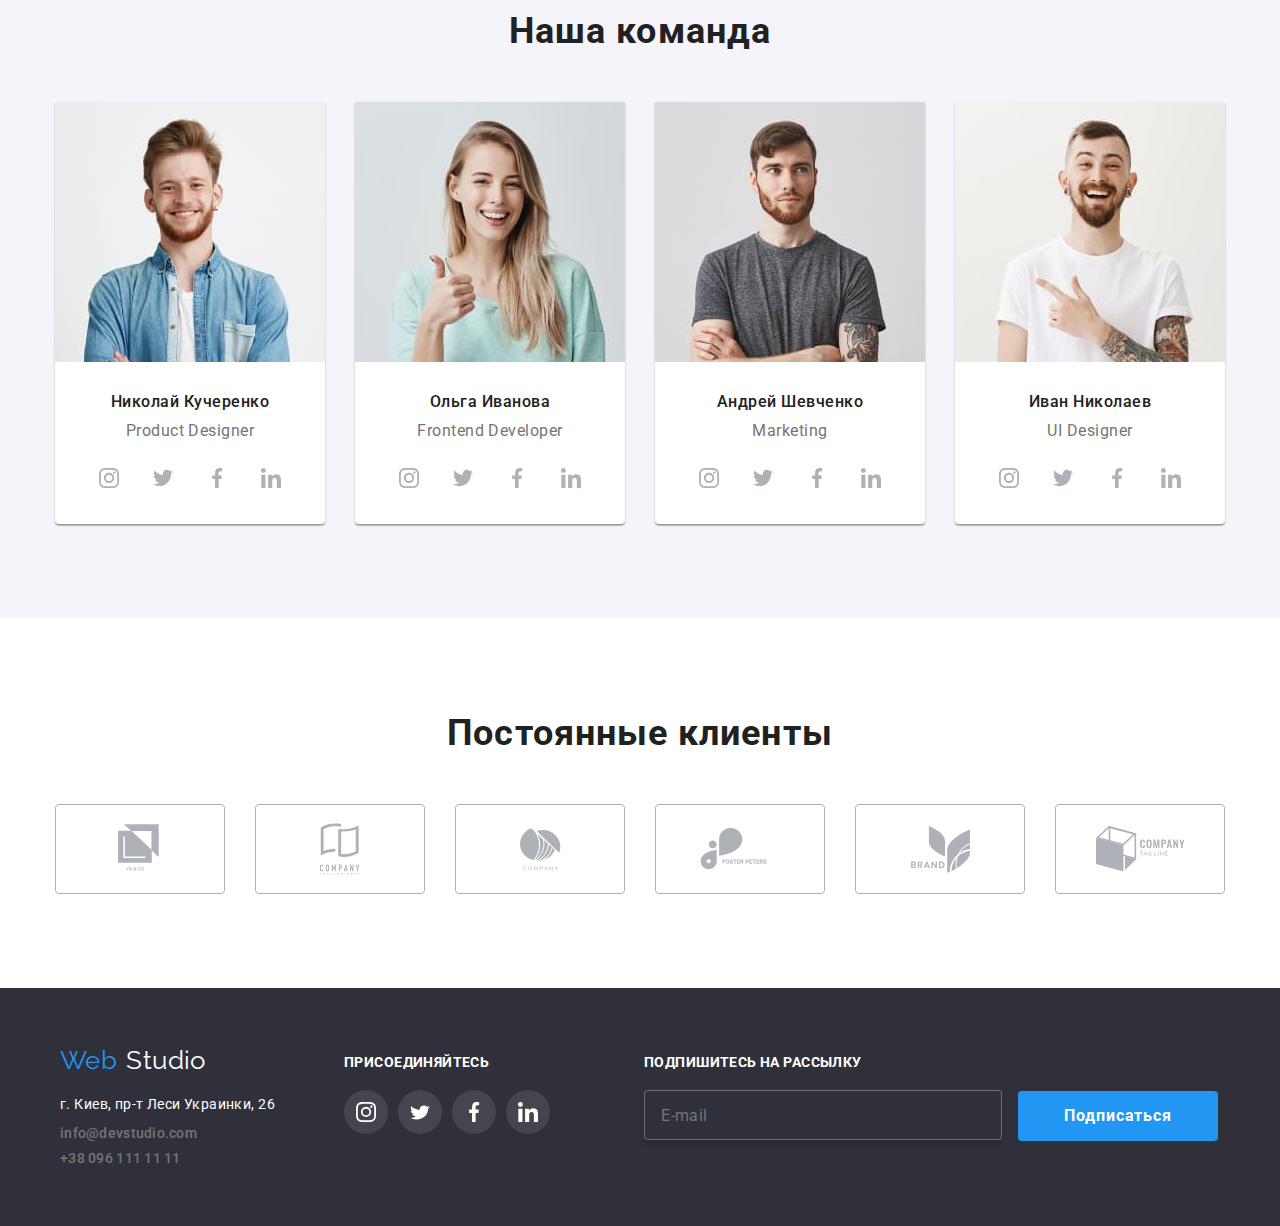
==== commit 7e26470d: "Beginning" ====
--- a/index.html
+++ b/index.html
@@ -125,7 +125,7 @@
         <div class="container">
         <!-- Section Hero -->
         <h1 class="title">
-          Эффективные решения для вашего бизнеса
+          Эффективные решения <br> для вашего бизнеса
         </h1>
         <button class="button" data-modal-open>Заказать услугу</button>
         </div>
@@ -160,7 +160,7 @@
           <li class="item">
              <h3 class="title">Современные технологии</h3>
             <p class="text">
-              З начимость этих проблем настолько очевидна, что реализация плановыхзаданий.
+              З начимость этих проблем настолько очевидна, что реализация плановых заданий.
             </p>
           </li>
         </ul>
--- a/css/main.min.css
+++ b/css/main.min.css
@@ -1,2 +1,2 @@
-html{-webkit-box-sizing:border-box;box-sizing:border-box}*,*::before,*::after{-webkit-box-sizing:inherit;box-sizing:inherit}.body{margin:0px;background-color:#fff;font-family:Roboto, sans-serif;color:#757575;font-weight:normal;font-style:normal;z-index:1}.section{padding-top:94px;-webkit-box-pack:center;-ms-flex-pack:center;justify-content:center}.section-no-padding{padding-top:0px}.container{margin-left:auto;margin-right:auto;width:1200px;padding-left:15px;padding-right:15px}.title{font-style:normal;font-weight:bold;font-size:36px;line-height:42px;letter-spacing:0.03em;color:#212121;margin:0;padding:0}.list{list-style:none;padding:0;margin:0}.text{margin:0;padding:0}.image{display:block}.link{text-decoration:none;color:#212121;-webkit-transition:background-color cubic-bezier(0.4, 0, 0.2, 1) 250ms,color cubic-bezier(0.4, 0, 0.2, 1) 250ms,border cubic-bezier(0.4, 0, 0.2, 1) 250ms,fill cubic-bezier(0.4, 0, 0.2, 1) 250ms;transition:background-color cubic-bezier(0.4, 0, 0.2, 1) 250ms,color cubic-bezier(0.4, 0, 0.2, 1) 250ms,border cubic-bezier(0.4, 0, 0.2, 1) 250ms,fill cubic-bezier(0.4, 0, 0.2, 1) 250ms}.link:hover,.link:focus{outline:none;color:#2196f3}.button{display:-webkit-inline-box;display:-ms-inline-flexbox;display:inline-flex;font-family:Roboto, sans-serif;font-weight:bold;font-size:16px;line-height:30px;-webkit-box-align:center;-ms-flex-align:center;align-items:center;text-align:center;letter-spacing:0.06em;text-decoration:none;background-color:#2196f3;color:#fff;min-width:200px;display:inline-block;height:50px;border-radius:4px;padding:10px 32px;border:1px transparent;cursor:pointer;-webkit-transition:background-color cubic-bezier(0.4, 0, 0.2, 1) 250ms,color cubic-bezier(0.4, 0, 0.2, 1) 250ms;transition:background-color cubic-bezier(0.4, 0, 0.2, 1) 250ms,color cubic-bezier(0.4, 0, 0.2, 1) 250ms}.button:hover,.button:focus{outline:none;color:orange}.accent{color:#2196f3;text-decoration:underline}textarea{resize:none}.label{display:inline-block;position:absolute;z-index:2;border:none;padding-left:23px}.icon{display:block}.hidden{display:none}.form{background-color:#fff;position:absolute;top:50%;left:50%;-webkit-transform:translate(-50%, -50%);transform:translate(-50%, -50%);display:inline-block;-webkit-box-pack:center;-ms-flex-pack:center;justify-content:center;width:450px;height:610px;padding:40px;-webkit-box-shadow:0px 2px 1px rgba(0,0,0,0.2),0px 1px 1px rgba(0,0,0,0.14),0px 1px 3px rgba(0,0,0,0.12);box-shadow:0px 2px 1px rgba(0,0,0,0.2),0px 1px 1px rgba(0,0,0,0.14),0px 1px 3px rgba(0,0,0,0.12);border-radius:4px;font-family:Roboto;font-style:normal;font-weight:normal;font-size:14px;line-height:16px;letter-spacing:0.01em;color:#757575}.form-icon{display:block}.close-button{position:absolute;display:inline-block;top:8px;right:8px;padding:9px;-webkit-transition:fill var(--duration) var(--function);transition:fill var(--duration) var(--function);fill:var(--primary-title-color);border-radius:50%;border:1px solid rgba(0,0,0,0.1);outline:none;cursor:pointer;background-color:white}.close-button:hover,.close-button:focus{outline:none;fill:#2196f3}.form-field{-webkit-box-pack:left;-ms-flex-pack:left;justify-content:left;-webkit-box-align:center;-ms-flex-align:center;align-items:center;padding-left:19px;display:-webkit-box;display:-ms-flexbox;display:flex;margin-bottom:30px;min-height:40px;border:1px solid rgba(33,33,33,0.2);-webkit-box-sizing:border-box;box-sizing:border-box;border-radius:4px;position:relative}.form-field:hover,.form-field:focus{outline:none;fill:#2196f3;border-color:#2196f3}.form-field>.form-icon{display:block;position:absolute}.form-header{font-family:Roboto;font-style:normal;font-weight:bold;font-size:20px;line-height:23px;text-align:center;letter-spacing:0.03em;color:#212121;max-width:370px;margin-top:2px;max-width:370px;margin-bottom:30px}.form-list{max-width:370px}.form-field textarea{border:none;padding-top:12px}.form-input{padding-left:11px}.form-field:hover .label,.form-input:not(:placeholder-shown)+.label,.form-field:focus-within .label{-webkit-transform:translateY(-33px) translateX(-20px);transform:translateY(-33px) translateX(-20px);color:#2196f3;cursor:pointer;border:none;-webkit-transition:opacity cubic-bezier(0.4, 0, 0.2, 1) 250ms #2196f3,-webkit-transform cubic-bezier(0.4, 0, 0.2, 1) 250ms;transition:opacity cubic-bezier(0.4, 0, 0.2, 1) 250ms #2196f3,-webkit-transform cubic-bezier(0.4, 0, 0.2, 1) 250ms;transition:opacity cubic-bezier(0.4, 0, 0.2, 1) 250ms #2196f3,transform cubic-bezier(0.4, 0, 0.2, 1) 250ms;transition:opacity cubic-bezier(0.4, 0, 0.2, 1) 250ms #2196f3,transform cubic-bezier(0.4, 0, 0.2, 1) 250ms,-webkit-transform cubic-bezier(0.4, 0, 0.2, 1) 250ms}.form-field input{margin-left:10px;padding-left:11px;border:none;font-family:Roboto;font-style:normal;font-weight:normal;font-size:14px;line-height:16px;letter-spacing:0.01em;min-width:320px;outline:none}.form-field .textarea{min-width:335px}.form .button{display:block;margin-top:30px;-webkit-box-pack:center;-ms-flex-pack:center;justify-content:center;margin-left:auto;margin-right:auto}.comment{font-family:Roboto;font-style:normal;font-weight:normal;font-size:14px;line-height:16px;letter-spacing:0.01em;color:#757575;min-width:330px;outline:none;padding:0}.comment-label{display:inline-block;position:absolute;z-index:2;border:none;padding-left:16px;top:12px;left:1px}.form .accept-offer{font-family:Roboto;font-style:normal;font-weight:normal;font-size:12px;line-height:14px}.textarea:hover .comment-label,.textarea textarea:not(:placeholder-shown)+.comment-label,.textarea:focus-within .comment-label{-webkit-transform:translateY(-33px);transform:translateY(-33px);color:#2196f3;border:none;cursor:pointer;-webkit-transition:opacity cubic-bezier(0.4, 0, 0.2, 1) 250ms #2196f3,-webkit-transform cubic-bezier(0.4, 0, 0.2, 1) 250ms;transition:opacity cubic-bezier(0.4, 0, 0.2, 1) 250ms #2196f3,-webkit-transform cubic-bezier(0.4, 0, 0.2, 1) 250ms;transition:opacity cubic-bezier(0.4, 0, 0.2, 1) 250ms #2196f3,transform cubic-bezier(0.4, 0, 0.2, 1) 250ms;transition:opacity cubic-bezier(0.4, 0, 0.2, 1) 250ms #2196f3,transform cubic-bezier(0.4, 0, 0.2, 1) 250ms,-webkit-transform cubic-bezier(0.4, 0, 0.2, 1) 250ms}.backdrop{position:fixed;z-index:3;top:0;left:0;width:100%;height:100%;background-color:rgba(0,0,0,0.2)}.backdrop.is-hidden{visibility:hidden;opacity:0;pointer-events:none}.logo{display:-webkit-box;display:-ms-flexbox;display:flex;font-family:Raleway, sans-serif;font-style:Bold;font-size:26px;letter-spacing:3%}.logo .studio{-webkit-transition:color cubic-bezier(0.4, 0, 0.2, 1) 250ms;transition:color cubic-bezier(0.4, 0, 0.2, 1) 250ms}.logo .logo .studio:hover,.logo .logo .studio:focus{outline:none;color:#2196f3}.logo .web{padding-right:9px;color:#2196f3;-webkit-transition:color cubic-bezier(0.4, 0, 0.2, 1) 250ms;transition:color cubic-bezier(0.4, 0, 0.2, 1) 250ms}.logo .web:hover,.logo .web:focus{outline:none;color:#212121}.footer .studio{color:#fff}.footer .studio:hover,.footer .studio:focus{outline:none;color:#2196f3}.navigation .list{display:-webkit-box;display:-ms-flexbox;display:flex}.navigation .list .item{position:relative}.navigation .list .current::after{content:'';display:block;width:100%;height:4px;background-color:#2196f3;position:absolute;left:0;bottom:0;-webkit-transform:translateY(37px);transform:translateY(37px);border-radius:2px}.navigation .list .item:not(:last-child){margin-right:50px}.navigation .link.current{color:#2196f3}.address .list{display:-webkit-box;display:-ms-flexbox;display:flex;-webkit-box-align:center;-ms-flex-align:center;align-items:center}.address .list .item{-webkit-box-align:center;-ms-flex-align:center;align-items:center;-webkit-box-pack:center;-ms-flex-pack:center;justify-content:center;min-width:160px}.address .list .link:hover,.address .list :focus{color:#2196f3;fill:#2196f3}.address .item:not(:last-child){margin-right:50px}.address .link{display:-webkit-box;display:-ms-flexbox;display:flex;color:#757575;font-style:normal;font-weight:500;font-size:14px;line-height:16px;letter-spacing:0.02em}.address .image{margin-right:10px;fill:currentColor}.address .image:first-child{padding-top:2px;width:16px;height:12px}.address .image:last-child{width:10px;height:15px}.header{position:fixed;width:100%;top:0;left:0;padding-top:24px;padding-bottom:32px;z-index:2;background-color:#fff}.header .container{display:-webkit-box;display:-ms-flexbox;display:flex;-webkit-box-align:center;-ms-flex-align:center;align-items:center;height:26px}.header .navigation{font-weight:500;font-size:14px;line-height:16px;letter-spacing:0.02em;margin-left:85px;margin-right:331px}.hero{margin:auto;max-width:1600px;min-height:600px;text-align:center;background-color:rgba(47,48,58,0.8);background-image:-webkit-gradient(linear, left top, right top, from(rgba(47,48,58,0.8)), to(rgba(47,48,58,0.8))),url("../images/heroback.jpg");background-image:linear-gradient(to right, rgba(47,48,58,0.8), rgba(47,48,58,0.8)),url("../images/heroback.jpg");background-position:center;background-size:cover;background-repeat:no-repeat}.hero .container{padding-top:200px}.hero .title{font-style:normal;font-weight:900;font-size:44px;line-height:60px;letter-spacing:0.06em;text-transform:uppercase;color:#fff;margin:0px 237px 30px 237px;text-align:center}.advantages{padding-bottom:94px;display:-webkit-box;display:-ms-flexbox;display:flex}.advantages h2{display:none}.advantages .title{font-style:normal;font-size:14px;line-height:16px;letter-spacing:0.03em;text-transform:uppercase;margin-bottom:10px}.advantages .text{max-width:270px;font-size:14px;line-height:24px;letter-spacing:0.03em}.advantages .list{display:-webkit-box;display:-ms-flexbox;display:flex}.advantages .list .item::before{content:'';display:block;margin-bottom:30px;background-color:#f5f4fa;height:120px;border-radius:4px;padding:25px 102px;background-position:center;background-repeat:no-repeat}.advantages .list .item:nth-child(1)::before{background-image:url("../images/AdvantDetails.svg")}.advantages .list .item:nth-child(2)::before{background-image:url("../images/AdvantPunctual.svg")}.advantages .list .item:nth-child(3)::before{background-image:url("../images/AdvantPlanning.svg")}.advantages .list .item:nth-child(4)::before{background-image:url("../images/AdvantModerntech.svg")}.advantages .list .item:not(:last-child){margin-right:30px}.activities{padding-bottom:94px}.activities .title{margin-bottom:50px;text-align:center}.activities .list{display:-webkit-box;display:-ms-flexbox;display:flex}.activities .list .item:not(:last-child){margin-right:30px}.activities .list .item{position:relative}.activities .text{display:block;font-style:normal;font-weight:bold;font-size:14px;line-height:16px;text-align:center;letter-spacing:0.03em;text-transform:uppercase;color:#fff;background-image:-webkit-gradient(linear, left top, right top, from(rgba(47,48,58,0.8)), to(rgba(47,48,58,0.8)));background-image:linear-gradient(to right, rgba(47,48,58,0.8), rgba(47,48,58,0.8));min-width:370px;padding-top:27px;padding-bottom:27px;bottom:0;position:absolute}.team{padding-bottom:94px;background-color:#f5f4fa}.team .title{margin-bottom:50px;text-align:center}.team .list{display:-webkit-box;display:-ms-flexbox;display:flex}.team .list .image{margin-bottom:30px}.team .list .text{font-size:16px;line-height:19px;text-align:center;letter-spacing:0.03em;margin-bottom:16px}.team .list .member{font-weight:500;font-size:16px;line-height:19px;text-align:center;letter-spacing:0.03em;color:#212121;margin-bottom:10px;margin-top:0}.team .list .item{background-color:#ffffff;width:270px;height:422px;border-radius:0px 0px 4px 4px;padding-bottom:24px;-webkit-box-shadow:0px 2px 1px rgba(0,0,0,0.2),0px 1px 1px rgba(0,0,0,0.14),0px 1px 3px rgba(0,0,0,0.12);box-shadow:0px 2px 1px rgba(0,0,0,0.2),0px 1px 1px rgba(0,0,0,0.14),0px 1px 3px rgba(0,0,0,0.12)}.team .list .item:not(:last-child){margin-right:30px}.social-icon{display:block;fill:currentColor;width:20px;height:20px}.social-network{display:-webkit-box;display:-ms-flexbox;display:flex;padding-left:32px;padding-right:32px}.social-network .social-item{display:block;width:44px;height:44px;background:#fff;border-radius:22px;-ms-flex-line-pack:center;align-content:center;-webkit-box-pack:center;-ms-flex-pack:center;justify-content:center}.social-network .social-item:not(:last-child){margin-right:10px}.social-network .social-link{display:-webkit-box;display:-ms-flexbox;display:flex;color:#afb1b8;width:44px;height:44px;border-radius:22px;-webkit-box-pack:center;-ms-flex-pack:center;justify-content:center;-webkit-box-align:center;-ms-flex-align:center;align-items:center}.social-network .social-link:hover,.social-network .social-link:focus{outline:none;background-color:#2196f3;color:#2196f3}.social-network .social-link:hover .social-icon,.social-network .social-link:focus .social-icon{outline:none;fill:#ffffff}.footer .social-link{background-color:rgba(255,255,255,0.1)}.social-network .item:not(:last-child){margin-right:10px}.client{padding-bottom:94px}.client .title{margin-bottom:50px;text-align:center}.client-list{display:-webkit-box;display:-ms-flexbox;display:flex}.client-list .item:not(:last-child){margin-right:30px}.client-list .link :hover,.client-list .link:focus{border-color:#2196f3}.client-list .client-link :hover,.client-list .client-link:focus{border-color:#2196f3}.client .link:hover .client-icon,.client .link:focus .client-icon{fill:#2196f3}.client-link .link{display:-webkit-box;display:-ms-flexbox;display:flex;height:90px;width:170px;border-radius:4px;color:#afb1b8;border:1px solid #afb1b8;-webkit-box-pack:center;-ms-flex-pack:center;justify-content:center;-webkit-box-align:center;-ms-flex-align:center;align-items:center}.client-icon{display:-webkit-box;display:-ms-flexbox;display:flex;fill:currentColor}.footer{background-color:#2f303a}.footer .container{padding-top:60px;padding-bottom:60px;display:-webkit-box;display:-ms-flexbox;display:flex}.footer-address .logo{margin-bottom:20px}.footer .stud{color:#ffffff}.footer-address{padding-left:5px;font-size:14px;line-height:24px;letter-spacing:0.03em;color:rgba(255,255,255,0.6)}.footer-address .address{margin-top:20px}.credits{display:block}.credits .item{display:block;margin-top:9px}.footer .text{font-weight:bold;font-size:14px;line-height:16px;letter-spacing:0.03em;text-transform:uppercase;color:#ffffff}.location{font-style:normal;font-size:14px;line-height:24px;letter-spacing:0.03em;color:#ffffff}.social-network-block{padding-top:6px;margin-left:69px}.social-network-block .text{margin-bottom:20px}.social-network-block .list{padding:0}.subscribe{margin-bottom:20px}.subscribe-block{padding-top:6px;margin-left:94px}.subscribe-button{display:-webkit-box;display:-ms-flexbox;display:flex;margin:0;-webkit-box-align:center;-ms-flex-align:center;align-items:center}.subscribe-button::after{width:24px;height:24px;content:'';margin-left:11px;background-size:contain;background-image:url(../images/send.svg)}.subscribe-email{padding-left:16px;padding-top:15px;padding-bottom:15px;width:358px;height:50px;margin-right:12px;-webkit-box-align:center;-ms-flex-align:center;align-items:center;font-size:16px;line-height:20px;letter-spacing:0.03em;color:rgba(255,255,255,0.6);border:1px solid rgba(255,255,255,0.3);background-color:#2f303a;-webkit-box-shadow:0px 4px 4px rgba(0,0,0,0.15);box-shadow:0px 4px 4px rgba(0,0,0,0.15);border-radius:4px}.footer-address .list{display:block}.portfolio{margin-top:80px;padding-top:94px;padding-bottom:94px}.portfolio-buttons{-webkit-box-pack:center;-ms-flex-pack:center;justify-content:center;display:-webkit-box;display:-ms-flexbox;display:flex;padding-bottom:50px}.portfolio-buttons .button{font-style:normal;font-weight:500;font-size:16px;line-height:26px;text-align:center;letter-spacing:0.03em;color:#212121;background-color:#f5f4fa;border-radius:4px;padding:6px 22px;height:38px;min-width:73px}.portfolio-buttons .button:hover,.portfolio-buttons .button:focus{outline:none;color:#ffffff;background-color:#2196f3;-webkit-box-shadow:0px 2px 2px rgba(0,0,0,0.12),0px 1px 2px rgba(0,0,0,0.08),0px 3px 1px rgba(0,0,0,0.1);box-shadow:0px 2px 2px rgba(0,0,0,0.12),0px 1px 2px rgba(0,0,0,0.08),0px 3px 1px rgba(0,0,0,0.1)}.portfolio-buttons .item:not(:last-child){margin-right:8px}.portfolio-buttons .current{color:#ffffff;background-color:#2196f3}.portfolio .title{font-weight:bold;font-size:18px;line-height:36px;letter-spacing:0.06em;color:#212121}.portfolio-projects{display:-webkit-box;display:-ms-flexbox;display:flex;-ms-flex-wrap:wrap;flex-wrap:wrap}.portfolio-projects .item:nth-child(3n){margin-right:0}.portfolio-projects .item:nth-last-child(-n+3){margin-bottom:0}.portfolio-projects .item{padding-bottom:20px;margin-bottom:30px;margin-right:30px;width:370px;height:405px}.project-text{color:#757575;padding-top:20px;border-right:1px solid #eeeeee;border-left:1px solid #eeeeee;border-bottom:1px solid #eeeeee}.portfolio-projects .title{margin-bottom:4px}.portfolio-projects .project-text{padding-right:24px;padding-left:24px;padding-bottom:20px}.portfolio-link{display:block}.portfolio-link:hover,.portfolio-link:focus{outline:none;-webkit-box-shadow:1px 4px 6px rgba(0,0,0,0.16),0px 4px 4px rgba(0,0,0,0.06),0px 1px 1px rgba(0,0,0,0.12);box-shadow:1px 4px 6px rgba(0,0,0,0.16),0px 4px 4px rgba(0,0,0,0.06),0px 1px 1px rgba(0,0,0,0.12)}.portfolio-box{position:relative;overflow:hidden}.techcrack{padding:63px 24px;margin:0;position:absolute;top:0;background:rgba(33,150,243,0.9);font-weight:normal;font-size:18px;line-height:28px;letter-spacing:0.03em;color:#ffffff;opacity:0;width:100%;height:100%;-webkit-transform:translateY(100%);transform:translateY(100%);-webkit-transition:opacity cubic-bezier(0.4, 0, 0.2, 1) 250ms,-webkit-transform cubic-bezier(0.4, 0, 0.2, 1) 250ms;transition:opacity cubic-bezier(0.4, 0, 0.2, 1) 250ms,-webkit-transform cubic-bezier(0.4, 0, 0.2, 1) 250ms;transition:opacity cubic-bezier(0.4, 0, 0.2, 1) 250ms,transform cubic-bezier(0.4, 0, 0.2, 1) 250ms;transition:opacity cubic-bezier(0.4, 0, 0.2, 1) 250ms,transform cubic-bezier(0.4, 0, 0.2, 1) 250ms,-webkit-transform cubic-bezier(0.4, 0, 0.2, 1) 250ms}.portfolio-link:hover .techcrack,.portfolio-link:focus .techcrack{opacity:1;-webkit-transform:translateY(0);transform:translateY(0)}
+html{-webkit-box-sizing:border-box;box-sizing:border-box}*,*::before,*::after{-webkit-box-sizing:inherit;box-sizing:inherit}.body{margin:0px;background-color:#fff;font-family:"Open Sans",Roboto,sans-serif;color:#757575;font-weight:normal;font-style:normal;z-index:1}.section{padding-top:94px;-webkit-box-pack:center;-ms-flex-pack:center;justify-content:center}.section-no-padding{padding-top:0px}.container{margin-left:auto;margin-right:auto;width:1200px;padding-left:15px;padding-right:15px}.title{font-style:normal;font-weight:bold;font-size:36px;line-height:42px;letter-spacing:0.03em;color:#212121;margin:0;padding:0}.list{list-style:none;padding:0;margin:0}.text{margin:0;padding:0}.image{display:block}.link{text-decoration:none;color:#212121;-webkit-transition:background-color cubic-bezier(0.4, 0, 0.2, 1) 250ms,color cubic-bezier(0.4, 0, 0.2, 1) 250ms,border cubic-bezier(0.4, 0, 0.2, 1) 250ms,fill cubic-bezier(0.4, 0, 0.2, 1) 250ms;transition:background-color cubic-bezier(0.4, 0, 0.2, 1) 250ms,color cubic-bezier(0.4, 0, 0.2, 1) 250ms,border cubic-bezier(0.4, 0, 0.2, 1) 250ms,fill cubic-bezier(0.4, 0, 0.2, 1) 250ms}.link:hover,.link:focus{outline:none;color:#2196f3}.button{display:-webkit-inline-box;display:-ms-inline-flexbox;display:inline-flex;font-family:Roboto, sans-serif;font-weight:bold;font-size:16px;line-height:30px;-webkit-box-align:center;-ms-flex-align:center;align-items:center;text-align:center;letter-spacing:0.06em;text-decoration:none;background-color:#2196f3;color:#fff;min-width:200px;display:inline-block;height:50px;border-radius:4px;padding:10px 32px;border:1px transparent;cursor:pointer;-webkit-transition:background-color cubic-bezier(0.4, 0, 0.2, 1) 250ms,color cubic-bezier(0.4, 0, 0.2, 1) 250ms;transition:background-color cubic-bezier(0.4, 0, 0.2, 1) 250ms,color cubic-bezier(0.4, 0, 0.2, 1) 250ms}.button:hover,.button:focus{outline:none;color:orange}.accent{color:#2196f3;text-decoration:underline}textarea{resize:none}.label{display:inline-block;position:absolute;z-index:2;border:none;padding-left:23px}.icon{display:block}.hidden{display:none}.form{background-color:#fff;position:absolute;top:50%;left:50%;-webkit-transform:translate(-50%, -50%);transform:translate(-50%, -50%);display:inline-block;-webkit-box-pack:center;-ms-flex-pack:center;justify-content:center;width:450px;height:610px;padding:40px;-webkit-box-shadow:0px 2px 1px rgba(0,0,0,0.2),0px 1px 1px rgba(0,0,0,0.14),0px 1px 3px rgba(0,0,0,0.12);box-shadow:0px 2px 1px rgba(0,0,0,0.2),0px 1px 1px rgba(0,0,0,0.14),0px 1px 3px rgba(0,0,0,0.12);border-radius:4px;font-family:Roboto;font-style:normal;font-weight:normal;font-size:14px;line-height:16px;letter-spacing:0.01em;color:#757575}.form-icon{display:block}.close-button{position:absolute;display:inline-block;top:8px;right:8px;padding:9px;-webkit-transition:fill var(--duration) var(--function);transition:fill var(--duration) var(--function);fill:var(--primary-title-color);border-radius:50%;border:1px solid rgba(0,0,0,0.1);outline:none;cursor:pointer;background-color:white}.close-button:hover,.close-button:focus{outline:none;fill:#2196f3}.form-field{-webkit-box-pack:left;-ms-flex-pack:left;justify-content:left;-webkit-box-align:center;-ms-flex-align:center;align-items:center;padding-left:19px;display:-webkit-box;display:-ms-flexbox;display:flex;margin-bottom:30px;min-height:40px;border:1px solid rgba(33,33,33,0.2);-webkit-box-sizing:border-box;box-sizing:border-box;border-radius:4px;position:relative}.form-field:hover,.form-field:focus{outline:none;fill:#2196f3;border-color:#2196f3}.form-field>.form-icon{display:block;position:absolute}.form-header{font-family:Roboto;font-style:normal;font-weight:bold;font-size:20px;line-height:23px;text-align:center;letter-spacing:0.03em;color:#212121;max-width:370px;margin-top:2px;max-width:370px;margin-bottom:30px}.form-list{max-width:370px}.form-field textarea{border:none;padding-top:12px}.form-input{padding-left:11px}.form-field:hover .label,.form-input:not(:placeholder-shown)+.label,.form-field:focus-within .label{-webkit-transform:translateY(-33px) translateX(-20px);transform:translateY(-33px) translateX(-20px);color:#2196f3;cursor:pointer;border:none;-webkit-transition:opacity cubic-bezier(0.4, 0, 0.2, 1) 250ms #2196f3,-webkit-transform cubic-bezier(0.4, 0, 0.2, 1) 250ms;transition:opacity cubic-bezier(0.4, 0, 0.2, 1) 250ms #2196f3,-webkit-transform cubic-bezier(0.4, 0, 0.2, 1) 250ms;transition:opacity cubic-bezier(0.4, 0, 0.2, 1) 250ms #2196f3,transform cubic-bezier(0.4, 0, 0.2, 1) 250ms;transition:opacity cubic-bezier(0.4, 0, 0.2, 1) 250ms #2196f3,transform cubic-bezier(0.4, 0, 0.2, 1) 250ms,-webkit-transform cubic-bezier(0.4, 0, 0.2, 1) 250ms}.form-field input{margin-left:10px;padding-left:11px;border:none;font-family:Roboto;font-style:normal;font-weight:normal;font-size:14px;line-height:16px;letter-spacing:0.01em;min-width:320px;outline:none}.form-field .textarea{min-width:335px}.form .button{display:block;margin-top:30px;-webkit-box-pack:center;-ms-flex-pack:center;justify-content:center;margin-left:auto;margin-right:auto}.comment{font-family:Roboto;font-style:normal;font-weight:normal;font-size:14px;line-height:16px;letter-spacing:0.01em;color:#757575;min-width:330px;outline:none;padding:0}.comment-label{display:inline-block;position:absolute;z-index:2;border:none;padding-left:16px;top:12px;left:1px}.form .accept-offer{font-family:Roboto;font-style:normal;font-weight:normal;font-size:12px;line-height:14px}.textarea:hover .comment-label,.textarea textarea:not(:placeholder-shown)+.comment-label,.textarea:focus-within .comment-label{-webkit-transform:translateY(-33px);transform:translateY(-33px);color:#2196f3;border:none;cursor:pointer;-webkit-transition:opacity cubic-bezier(0.4, 0, 0.2, 1) 250ms #2196f3,-webkit-transform cubic-bezier(0.4, 0, 0.2, 1) 250ms;transition:opacity cubic-bezier(0.4, 0, 0.2, 1) 250ms #2196f3,-webkit-transform cubic-bezier(0.4, 0, 0.2, 1) 250ms;transition:opacity cubic-bezier(0.4, 0, 0.2, 1) 250ms #2196f3,transform cubic-bezier(0.4, 0, 0.2, 1) 250ms;transition:opacity cubic-bezier(0.4, 0, 0.2, 1) 250ms #2196f3,transform cubic-bezier(0.4, 0, 0.2, 1) 250ms,-webkit-transform cubic-bezier(0.4, 0, 0.2, 1) 250ms}.backdrop{position:fixed;z-index:3;top:0;left:0;width:100%;height:100%;background-color:rgba(0,0,0,0.2)}.backdrop.is-hidden{visibility:hidden;opacity:0;pointer-events:none}.logo{display:-webkit-box;display:-ms-flexbox;display:flex;font-family:"Open Sans",Raleway,sans-serif;font-style:Bold;font-size:26px;letter-spacing:3%}.logo .studio{-webkit-transition:color cubic-bezier(0.4, 0, 0.2, 1) 250ms;transition:color cubic-bezier(0.4, 0, 0.2, 1) 250ms}.logo .logo .studio:hover,.logo .logo .studio:focus{outline:none;color:#2196f3}.logo .web{padding-right:9px;color:#2196f3;-webkit-transition:color cubic-bezier(0.4, 0, 0.2, 1) 250ms;transition:color cubic-bezier(0.4, 0, 0.2, 1) 250ms}.logo .web:hover,.logo .web:focus{outline:none;color:#212121}.footer .studio{color:#fff}.footer .studio:hover,.footer .studio:focus{outline:none;color:#2196f3}.navigation .list{display:-webkit-box;display:-ms-flexbox;display:flex}.navigation .list .item{position:relative}.navigation .list .current::after{content:'';display:block;width:100%;height:4px;background-color:#2196f3;position:absolute;left:0;bottom:0;-webkit-transform:translateY(37px);transform:translateY(37px);border-radius:2px}.navigation .list .item:not(:last-child){margin-right:30px}.navigation .link.current{color:#2196f3}.address .list{display:-webkit-box;display:-ms-flexbox;display:flex;-webkit-box-align:center;-ms-flex-align:center;align-items:center}.address .list .item{-webkit-box-align:center;-ms-flex-align:center;align-items:center;-webkit-box-pack:center;-ms-flex-pack:center;justify-content:center;min-width:160px}.address .list .link:hover,.address .list :focus{color:#2196f3;fill:#2196f3}.address .item:not(:last-child){margin-right:50px}.address .link{display:-webkit-box;display:-ms-flexbox;display:flex;color:#757575;font-style:normal;font-weight:500;font-size:14px;line-height:16px;letter-spacing:0.02em}.address .image{margin-right:10px;fill:currentColor}.address .image:first-child{padding-top:2px;width:16px;height:12px}.address .image:last-child{width:10px;height:15px}.header{position:fixed;width:100%;top:0;left:0;padding-top:24px;padding-bottom:32px;z-index:2;background-color:#fff}.header .container{display:-webkit-box;display:-ms-flexbox;display:flex;-webkit-box-align:center;-ms-flex-align:center;align-items:center;height:26px}.header .navigation{font-weight:500;font-size:14px;line-height:16px;letter-spacing:0.02em;margin-left:85px;margin-right:305px}.hero{margin:auto;max-width:1600px;min-height:600px;text-align:center;background-color:rgba(47,48,58,0.8);background-image:-webkit-gradient(linear, left top, right top, from(rgba(47,48,58,0.8)), to(rgba(47,48,58,0.8))),url("../images/heroback.jpg");background-image:linear-gradient(to right, rgba(47,48,58,0.8), rgba(47,48,58,0.8)),url("../images/heroback.jpg");background-position:center;background-size:cover;background-repeat:no-repeat}.hero .container{padding-top:200px}.hero .title{font-style:normal;font-weight:900;font-size:44px;line-height:60px;letter-spacing:0.06em;text-transform:uppercase;color:#fff;margin:0px 237px 30px 237px;text-align:center}.advantages{padding-bottom:94px;display:-webkit-box;display:-ms-flexbox;display:flex}.advantages h2{display:none}.advantages .title{font-style:normal;font-size:14px;line-height:16px;letter-spacing:0.03em;text-transform:uppercase;margin-bottom:10px}.advantages .text{max-width:270px;font-size:14px;line-height:24px;letter-spacing:0.03em}.advantages .list{display:-webkit-box;display:-ms-flexbox;display:flex}.advantages .list .item::before{content:'';display:block;margin-bottom:30px;background-color:#f5f4fa;height:120px;border-radius:4px;padding:25px 102px;background-position:center;background-repeat:no-repeat}.advantages .list .item:nth-child(1)::before{background-image:url("../images/AdvantDetails.svg")}.advantages .list .item:nth-child(2)::before{background-image:url("../images/AdvantPunctual.svg")}.advantages .list .item:nth-child(3)::before{background-image:url("../images/AdvantPlanning.svg")}.advantages .list .item:nth-child(4)::before{background-image:url("../images/AdvantModerntech.svg")}.advantages .list .item:not(:last-child){margin-right:30px}.activities{padding-bottom:94px}.activities .title{margin-bottom:50px;text-align:center}.activities .list{display:-webkit-box;display:-ms-flexbox;display:flex}.activities .list .item:not(:last-child){margin-right:30px}.activities .list .item{position:relative}.activities .text{display:block;font-style:normal;font-weight:bold;font-size:14px;line-height:16px;text-align:center;letter-spacing:0.03em;text-transform:uppercase;color:#fff;background-image:-webkit-gradient(linear, left top, right top, from(rgba(47,48,58,0.8)), to(rgba(47,48,58,0.8)));background-image:linear-gradient(to right, rgba(47,48,58,0.8), rgba(47,48,58,0.8));min-width:370px;padding-top:27px;padding-bottom:27px;bottom:0;position:absolute}.team{padding-bottom:94px;background-color:#f5f4fa}.team .title{margin-bottom:50px;text-align:center}.team .list{display:-webkit-box;display:-ms-flexbox;display:flex}.team .list .image{margin-bottom:30px}.team .list .text{font-size:16px;line-height:19px;text-align:center;letter-spacing:0.03em;margin-bottom:16px}.team .list .member{font-weight:500;font-size:16px;line-height:19px;text-align:center;letter-spacing:0.03em;color:#212121;margin-bottom:10px;margin-top:0}.team .list .item{background-color:#ffffff;width:270px;height:422px;border-radius:0px 0px 4px 4px;padding-bottom:24px;-webkit-box-shadow:0px 2px 1px rgba(0,0,0,0.2),0px 1px 1px rgba(0,0,0,0.14),0px 1px 3px rgba(0,0,0,0.12);box-shadow:0px 2px 1px rgba(0,0,0,0.2),0px 1px 1px rgba(0,0,0,0.14),0px 1px 3px rgba(0,0,0,0.12)}.team .list .item:not(:last-child){margin-right:30px}.social-icon{display:block;fill:currentColor;width:20px;height:20px}.social-network{display:-webkit-box;display:-ms-flexbox;display:flex;padding-left:32px;padding-right:32px}.social-network .social-item{display:block;width:44px;height:44px;background:#fff;border-radius:22px;-ms-flex-line-pack:center;align-content:center;-webkit-box-pack:center;-ms-flex-pack:center;justify-content:center}.social-network .social-item:not(:last-child){margin-right:10px}.social-network .social-link{display:-webkit-box;display:-ms-flexbox;display:flex;color:#afb1b8;width:44px;height:44px;border-radius:22px;-webkit-box-pack:center;-ms-flex-pack:center;justify-content:center;-webkit-box-align:center;-ms-flex-align:center;align-items:center}.social-network .social-link:hover,.social-network .social-link:focus{outline:none;background-color:#2196f3;color:#2196f3}.social-network .social-link:hover .social-icon,.social-network .social-link:focus .social-icon{outline:none;fill:#ffffff}.footer .social-link{background-color:rgba(255,255,255,0.1)}.social-network .item:not(:last-child){margin-right:10px}.client{padding-bottom:94px}.client .title{margin-bottom:50px;text-align:center}.client-list{display:-webkit-box;display:-ms-flexbox;display:flex}.client-list .item:not(:last-child){margin-right:30px}.client-list .link :hover,.client-list .link:focus{border-color:#2196f3}.client-list .client-link :hover,.client-list .client-link:focus{border-color:#2196f3}.client .link:hover .client-icon,.client .link:focus .client-icon{fill:#2196f3}.client-link .link{display:-webkit-box;display:-ms-flexbox;display:flex;height:90px;width:170px;border-radius:4px;color:#afb1b8;border:1px solid #afb1b8;-webkit-box-pack:center;-ms-flex-pack:center;justify-content:center;-webkit-box-align:center;-ms-flex-align:center;align-items:center}.client-icon{display:-webkit-box;display:-ms-flexbox;display:flex;fill:currentColor}.footer{background-color:#2f303a}.footer .container{padding-top:60px;padding-bottom:60px;display:-webkit-box;display:-ms-flexbox;display:flex}.footer-address .logo{margin-bottom:20px}.footer .stud{color:#ffffff}.footer-address{padding-left:5px;font-size:14px;line-height:24px;letter-spacing:0.03em;color:rgba(255,255,255,0.6)}.footer-address .address{margin-top:20px}.credits{display:block}.credits .item{display:block;margin-top:9px}.footer .text{font-weight:bold;font-size:14px;line-height:16px;letter-spacing:0.03em;text-transform:uppercase;color:#ffffff}.location{font-style:normal;font-size:14px;line-height:24px;letter-spacing:0.03em;color:#ffffff}.social-network-block{padding-top:6px;margin-left:69px}.social-network-block .text{margin-bottom:20px}.social-network-block .list{padding:0}.subscribe{margin-bottom:20px}.subscribe-block{padding-top:6px;margin-left:94px}.subscribe-button{display:-webkit-box;display:-ms-flexbox;display:flex;margin:0;-webkit-box-align:center;-ms-flex-align:center;align-items:center}.subscribe-button::after{width:24px;height:24px;content:'';margin-left:11px;background-size:contain;background-image:url(../images/send.svg)}.subscribe-email{padding-left:16px;padding-top:15px;padding-bottom:15px;width:358px;height:50px;margin-right:12px;-webkit-box-align:center;-ms-flex-align:center;align-items:center;font-size:16px;line-height:20px;letter-spacing:0.03em;color:rgba(255,255,255,0.6);border:1px solid rgba(255,255,255,0.3);background-color:#2f303a;-webkit-box-shadow:0px 4px 4px rgba(0,0,0,0.15);box-shadow:0px 4px 4px rgba(0,0,0,0.15);border-radius:4px}.footer-address .list{display:block}.portfolio{margin-top:80px;padding-top:94px;padding-bottom:94px}.portfolio-buttons{-webkit-box-pack:center;-ms-flex-pack:center;justify-content:center;display:-webkit-box;display:-ms-flexbox;display:flex;padding-bottom:50px}.portfolio-buttons .button{font-style:normal;font-weight:500;font-size:16px;line-height:26px;text-align:center;letter-spacing:0.03em;color:#212121;background-color:#f5f4fa;border-radius:4px;padding:6px 22px;height:38px;min-width:73px}.portfolio-buttons .button:hover,.portfolio-buttons .button:focus{outline:none;color:#ffffff;background-color:#2196f3;-webkit-box-shadow:0px 2px 2px rgba(0,0,0,0.12),0px 1px 2px rgba(0,0,0,0.08),0px 3px 1px rgba(0,0,0,0.1);box-shadow:0px 2px 2px rgba(0,0,0,0.12),0px 1px 2px rgba(0,0,0,0.08),0px 3px 1px rgba(0,0,0,0.1)}.portfolio-buttons .item:not(:last-child){margin-right:8px}.portfolio-buttons .current{color:#ffffff;background-color:#2196f3}.portfolio .title{font-weight:bold;font-size:18px;line-height:36px;letter-spacing:0.06em;color:#212121}.portfolio-projects{display:-webkit-box;display:-ms-flexbox;display:flex;-ms-flex-wrap:wrap;flex-wrap:wrap}.portfolio-projects .item:nth-child(3n){margin-right:0}.portfolio-projects .item:nth-last-child(-n+3){margin-bottom:0}.portfolio-projects .item{padding-bottom:20px;margin-bottom:30px;margin-right:30px;width:370px;height:405px}.project-text{color:#757575;padding-top:20px;border-right:1px solid #eeeeee;border-left:1px solid #eeeeee;border-bottom:1px solid #eeeeee}.portfolio-projects .title{margin-bottom:4px}.portfolio-projects .project-text{padding-right:24px;padding-left:24px;padding-bottom:20px}.portfolio-link{display:block}.portfolio-link:hover,.portfolio-link:focus{outline:none;-webkit-box-shadow:1px 4px 6px rgba(0,0,0,0.16),0px 4px 4px rgba(0,0,0,0.06),0px 1px 1px rgba(0,0,0,0.12);box-shadow:1px 4px 6px rgba(0,0,0,0.16),0px 4px 4px rgba(0,0,0,0.06),0px 1px 1px rgba(0,0,0,0.12)}.portfolio-box{position:relative;overflow:hidden}.techcrack{padding:63px 24px;margin:0;position:absolute;top:0;background:rgba(33,150,243,0.9);font-weight:normal;font-size:18px;line-height:28px;letter-spacing:0.03em;color:#ffffff;opacity:0;width:100%;height:100%;-webkit-transform:translateY(100%);transform:translateY(100%);-webkit-transition:opacity cubic-bezier(0.4, 0, 0.2, 1) 250ms,-webkit-transform cubic-bezier(0.4, 0, 0.2, 1) 250ms;transition:opacity cubic-bezier(0.4, 0, 0.2, 1) 250ms,-webkit-transform cubic-bezier(0.4, 0, 0.2, 1) 250ms;transition:opacity cubic-bezier(0.4, 0, 0.2, 1) 250ms,transform cubic-bezier(0.4, 0, 0.2, 1) 250ms;transition:opacity cubic-bezier(0.4, 0, 0.2, 1) 250ms,transform cubic-bezier(0.4, 0, 0.2, 1) 250ms,-webkit-transform cubic-bezier(0.4, 0, 0.2, 1) 250ms}.portfolio-link:hover .techcrack,.portfolio-link:focus .techcrack{opacity:1;-webkit-transform:translateY(0);transform:translateY(0)}
 /*# sourceMappingURL=main.min.css.map */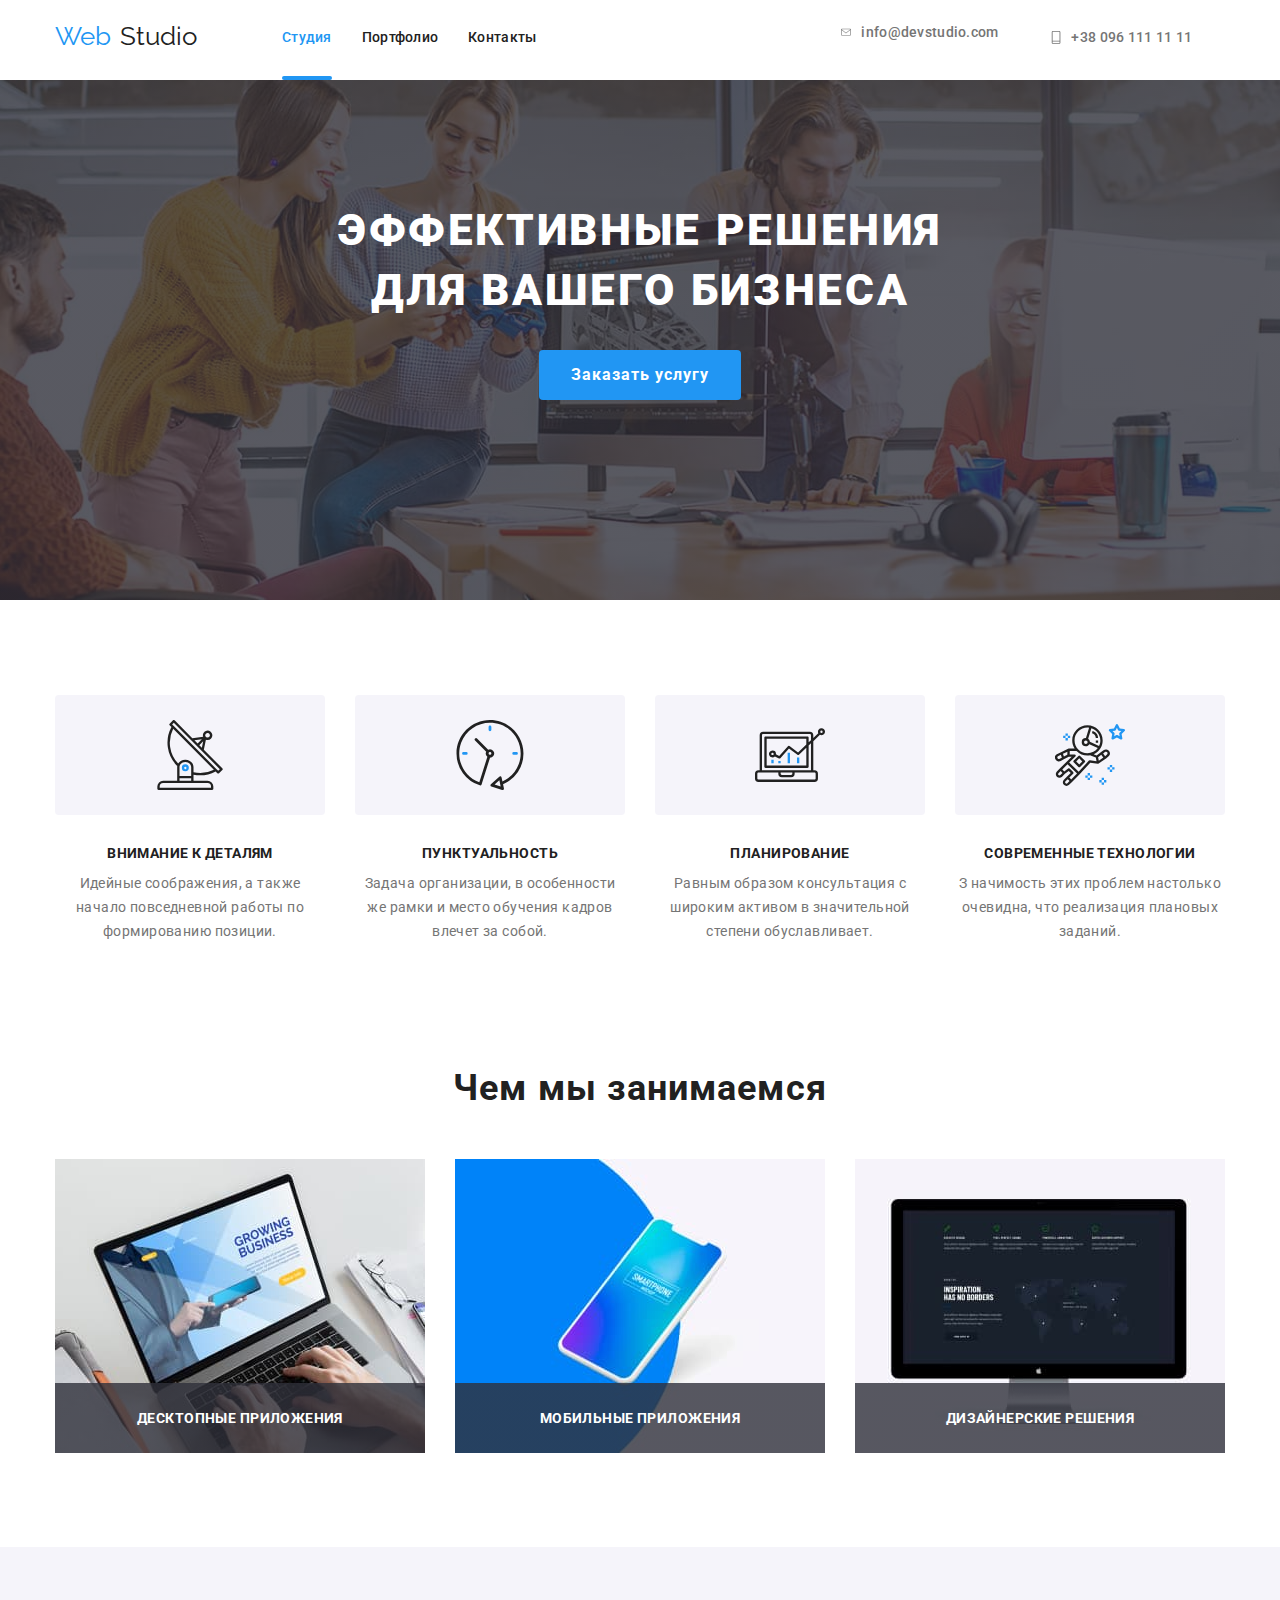
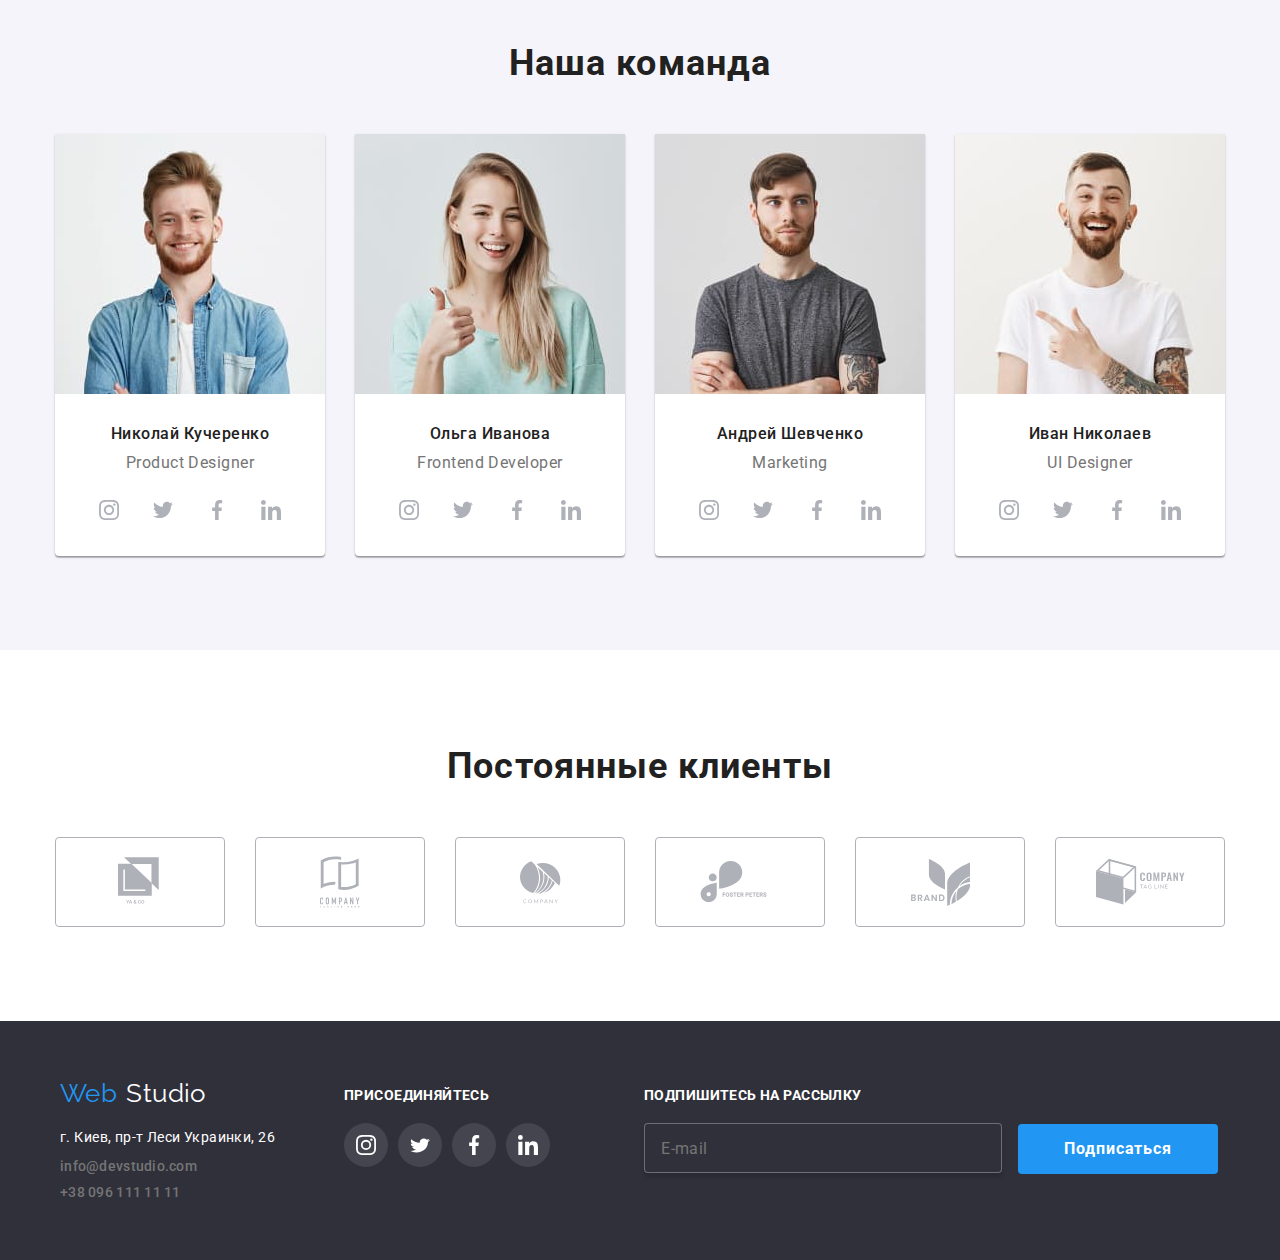
==== commit 2525e30d: "ADvantage finished" ====
--- a/index.html
+++ b/index.html
@@ -134,7 +134,7 @@
       <section class="section advantages">
         <div class="container">
         <!--Section Advantages  -->
-        <h2>Наши преимущества</h2>
+        <h2 class="hidden">Наши преимущества</h2>
         <!-- Invisible header -->
         <ul class="list">
           <li class="item">
--- a/css/main.min.css
+++ b/css/main.min.css
@@ -1,2 +1,2 @@
-html{-webkit-box-sizing:border-box;box-sizing:border-box}*,*::before,*::after{-webkit-box-sizing:inherit;box-sizing:inherit}.body{margin:0px;background-color:#fff;font-family:"Open Sans",Roboto,sans-serif;color:#757575;font-weight:normal;font-style:normal;z-index:1}.section{padding-top:94px;-webkit-box-pack:center;-ms-flex-pack:center;justify-content:center}.section-no-padding{padding-top:0px}.container{margin-left:auto;margin-right:auto;width:1200px;padding-left:15px;padding-right:15px}.title{font-style:normal;font-weight:bold;font-size:36px;line-height:42px;letter-spacing:0.03em;color:#212121;margin:0;padding:0}.list{list-style:none;padding:0;margin:0}.text{margin:0;padding:0}.image{display:block}.link{text-decoration:none;color:#212121;-webkit-transition:background-color cubic-bezier(0.4, 0, 0.2, 1) 250ms,color cubic-bezier(0.4, 0, 0.2, 1) 250ms,border cubic-bezier(0.4, 0, 0.2, 1) 250ms,fill cubic-bezier(0.4, 0, 0.2, 1) 250ms;transition:background-color cubic-bezier(0.4, 0, 0.2, 1) 250ms,color cubic-bezier(0.4, 0, 0.2, 1) 250ms,border cubic-bezier(0.4, 0, 0.2, 1) 250ms,fill cubic-bezier(0.4, 0, 0.2, 1) 250ms}.link:hover,.link:focus{outline:none;color:#2196f3}.button{display:-webkit-inline-box;display:-ms-inline-flexbox;display:inline-flex;font-family:Roboto, sans-serif;font-weight:bold;font-size:16px;line-height:30px;-webkit-box-align:center;-ms-flex-align:center;align-items:center;text-align:center;letter-spacing:0.06em;text-decoration:none;background-color:#2196f3;color:#fff;min-width:200px;display:inline-block;height:50px;border-radius:4px;padding:10px 32px;border:1px transparent;cursor:pointer;-webkit-transition:background-color cubic-bezier(0.4, 0, 0.2, 1) 250ms,color cubic-bezier(0.4, 0, 0.2, 1) 250ms;transition:background-color cubic-bezier(0.4, 0, 0.2, 1) 250ms,color cubic-bezier(0.4, 0, 0.2, 1) 250ms}.button:hover,.button:focus{outline:none;color:orange}.accent{color:#2196f3;text-decoration:underline}textarea{resize:none}.label{display:inline-block;position:absolute;z-index:2;border:none;padding-left:23px}.icon{display:block}.hidden{display:none}.form{background-color:#fff;position:absolute;top:50%;left:50%;-webkit-transform:translate(-50%, -50%);transform:translate(-50%, -50%);display:inline-block;-webkit-box-pack:center;-ms-flex-pack:center;justify-content:center;width:450px;height:610px;padding:40px;-webkit-box-shadow:0px 2px 1px rgba(0,0,0,0.2),0px 1px 1px rgba(0,0,0,0.14),0px 1px 3px rgba(0,0,0,0.12);box-shadow:0px 2px 1px rgba(0,0,0,0.2),0px 1px 1px rgba(0,0,0,0.14),0px 1px 3px rgba(0,0,0,0.12);border-radius:4px;font-family:Roboto;font-style:normal;font-weight:normal;font-size:14px;line-height:16px;letter-spacing:0.01em;color:#757575}.form-icon{display:block}.close-button{position:absolute;display:inline-block;top:8px;right:8px;padding:9px;-webkit-transition:fill var(--duration) var(--function);transition:fill var(--duration) var(--function);fill:var(--primary-title-color);border-radius:50%;border:1px solid rgba(0,0,0,0.1);outline:none;cursor:pointer;background-color:white}.close-button:hover,.close-button:focus{outline:none;fill:#2196f3}.form-field{-webkit-box-pack:left;-ms-flex-pack:left;justify-content:left;-webkit-box-align:center;-ms-flex-align:center;align-items:center;padding-left:19px;display:-webkit-box;display:-ms-flexbox;display:flex;margin-bottom:30px;min-height:40px;border:1px solid rgba(33,33,33,0.2);-webkit-box-sizing:border-box;box-sizing:border-box;border-radius:4px;position:relative}.form-field:hover,.form-field:focus{outline:none;fill:#2196f3;border-color:#2196f3}.form-field>.form-icon{display:block;position:absolute}.form-header{font-family:Roboto;font-style:normal;font-weight:bold;font-size:20px;line-height:23px;text-align:center;letter-spacing:0.03em;color:#212121;max-width:370px;margin-top:2px;max-width:370px;margin-bottom:30px}.form-list{max-width:370px}.form-field textarea{border:none;padding-top:12px}.form-input{padding-left:11px}.form-field:hover .label,.form-input:not(:placeholder-shown)+.label,.form-field:focus-within .label{-webkit-transform:translateY(-33px) translateX(-20px);transform:translateY(-33px) translateX(-20px);color:#2196f3;cursor:pointer;border:none;-webkit-transition:opacity cubic-bezier(0.4, 0, 0.2, 1) 250ms #2196f3,-webkit-transform cubic-bezier(0.4, 0, 0.2, 1) 250ms;transition:opacity cubic-bezier(0.4, 0, 0.2, 1) 250ms #2196f3,-webkit-transform cubic-bezier(0.4, 0, 0.2, 1) 250ms;transition:opacity cubic-bezier(0.4, 0, 0.2, 1) 250ms #2196f3,transform cubic-bezier(0.4, 0, 0.2, 1) 250ms;transition:opacity cubic-bezier(0.4, 0, 0.2, 1) 250ms #2196f3,transform cubic-bezier(0.4, 0, 0.2, 1) 250ms,-webkit-transform cubic-bezier(0.4, 0, 0.2, 1) 250ms}.form-field input{margin-left:10px;padding-left:11px;border:none;font-family:Roboto;font-style:normal;font-weight:normal;font-size:14px;line-height:16px;letter-spacing:0.01em;min-width:320px;outline:none}.form-field .textarea{min-width:335px}.form .button{display:block;margin-top:30px;-webkit-box-pack:center;-ms-flex-pack:center;justify-content:center;margin-left:auto;margin-right:auto}.comment{font-family:Roboto;font-style:normal;font-weight:normal;font-size:14px;line-height:16px;letter-spacing:0.01em;color:#757575;min-width:330px;outline:none;padding:0}.comment-label{display:inline-block;position:absolute;z-index:2;border:none;padding-left:16px;top:12px;left:1px}.form .accept-offer{font-family:Roboto;font-style:normal;font-weight:normal;font-size:12px;line-height:14px}.textarea:hover .comment-label,.textarea textarea:not(:placeholder-shown)+.comment-label,.textarea:focus-within .comment-label{-webkit-transform:translateY(-33px);transform:translateY(-33px);color:#2196f3;border:none;cursor:pointer;-webkit-transition:opacity cubic-bezier(0.4, 0, 0.2, 1) 250ms #2196f3,-webkit-transform cubic-bezier(0.4, 0, 0.2, 1) 250ms;transition:opacity cubic-bezier(0.4, 0, 0.2, 1) 250ms #2196f3,-webkit-transform cubic-bezier(0.4, 0, 0.2, 1) 250ms;transition:opacity cubic-bezier(0.4, 0, 0.2, 1) 250ms #2196f3,transform cubic-bezier(0.4, 0, 0.2, 1) 250ms;transition:opacity cubic-bezier(0.4, 0, 0.2, 1) 250ms #2196f3,transform cubic-bezier(0.4, 0, 0.2, 1) 250ms,-webkit-transform cubic-bezier(0.4, 0, 0.2, 1) 250ms}.backdrop{position:fixed;z-index:3;top:0;left:0;width:100%;height:100%;background-color:rgba(0,0,0,0.2)}.backdrop.is-hidden{visibility:hidden;opacity:0;pointer-events:none}.logo{display:-webkit-box;display:-ms-flexbox;display:flex;font-family:"Open Sans",Raleway,sans-serif;font-style:Bold;font-size:26px;letter-spacing:3%}.logo .studio{-webkit-transition:color cubic-bezier(0.4, 0, 0.2, 1) 250ms;transition:color cubic-bezier(0.4, 0, 0.2, 1) 250ms}.logo .logo .studio:hover,.logo .logo .studio:focus{outline:none;color:#2196f3}.logo .web{padding-right:9px;color:#2196f3;-webkit-transition:color cubic-bezier(0.4, 0, 0.2, 1) 250ms;transition:color cubic-bezier(0.4, 0, 0.2, 1) 250ms}.logo .web:hover,.logo .web:focus{outline:none;color:#212121}.footer .studio{color:#fff}.footer .studio:hover,.footer .studio:focus{outline:none;color:#2196f3}.navigation .list{display:-webkit-box;display:-ms-flexbox;display:flex}.navigation .list .item{position:relative}.navigation .list .current::after{content:'';display:block;width:100%;height:4px;background-color:#2196f3;position:absolute;left:0;bottom:0;-webkit-transform:translateY(37px);transform:translateY(37px);border-radius:2px}.navigation .list .item:not(:last-child){margin-right:30px}.navigation .link.current{color:#2196f3}.address .list{display:-webkit-box;display:-ms-flexbox;display:flex;-webkit-box-align:center;-ms-flex-align:center;align-items:center}.address .list .item{-webkit-box-align:center;-ms-flex-align:center;align-items:center;-webkit-box-pack:center;-ms-flex-pack:center;justify-content:center;min-width:160px}.address .list .link:hover,.address .list :focus{color:#2196f3;fill:#2196f3}.address .item:not(:last-child){margin-right:50px}.address .link{display:-webkit-box;display:-ms-flexbox;display:flex;color:#757575;font-style:normal;font-weight:500;font-size:14px;line-height:16px;letter-spacing:0.02em}.address .image{margin-right:10px;fill:currentColor}.address .image:first-child{padding-top:2px;width:16px;height:12px}.address .image:last-child{width:10px;height:15px}.header{position:fixed;width:100%;top:0;left:0;padding-top:24px;padding-bottom:32px;z-index:2;background-color:#fff}.header .container{display:-webkit-box;display:-ms-flexbox;display:flex;-webkit-box-align:center;-ms-flex-align:center;align-items:center;height:26px}.header .navigation{font-weight:500;font-size:14px;line-height:16px;letter-spacing:0.02em;margin-left:85px;margin-right:305px}.hero{margin:auto;max-width:1600px;min-height:600px;text-align:center;background-color:rgba(47,48,58,0.8);background-image:-webkit-gradient(linear, left top, right top, from(rgba(47,48,58,0.8)), to(rgba(47,48,58,0.8))),url("../images/heroback.jpg");background-image:linear-gradient(to right, rgba(47,48,58,0.8), rgba(47,48,58,0.8)),url("../images/heroback.jpg");background-position:center;background-size:cover;background-repeat:no-repeat}.hero .container{padding-top:200px}.hero .title{font-style:normal;font-weight:900;font-size:44px;line-height:60px;letter-spacing:0.06em;text-transform:uppercase;color:#fff;margin:0px 237px 30px 237px;text-align:center}.advantages{padding-bottom:94px;display:-webkit-box;display:-ms-flexbox;display:flex}.advantages h2{display:none}.advantages .title{font-style:normal;font-size:14px;line-height:16px;letter-spacing:0.03em;text-transform:uppercase;margin-bottom:10px}.advantages .text{max-width:270px;font-size:14px;line-height:24px;letter-spacing:0.03em}.advantages .list{display:-webkit-box;display:-ms-flexbox;display:flex}.advantages .list .item::before{content:'';display:block;margin-bottom:30px;background-color:#f5f4fa;height:120px;border-radius:4px;padding:25px 102px;background-position:center;background-repeat:no-repeat}.advantages .list .item:nth-child(1)::before{background-image:url("../images/AdvantDetails.svg")}.advantages .list .item:nth-child(2)::before{background-image:url("../images/AdvantPunctual.svg")}.advantages .list .item:nth-child(3)::before{background-image:url("../images/AdvantPlanning.svg")}.advantages .list .item:nth-child(4)::before{background-image:url("../images/AdvantModerntech.svg")}.advantages .list .item:not(:last-child){margin-right:30px}.activities{padding-bottom:94px}.activities .title{margin-bottom:50px;text-align:center}.activities .list{display:-webkit-box;display:-ms-flexbox;display:flex}.activities .list .item:not(:last-child){margin-right:30px}.activities .list .item{position:relative}.activities .text{display:block;font-style:normal;font-weight:bold;font-size:14px;line-height:16px;text-align:center;letter-spacing:0.03em;text-transform:uppercase;color:#fff;background-image:-webkit-gradient(linear, left top, right top, from(rgba(47,48,58,0.8)), to(rgba(47,48,58,0.8)));background-image:linear-gradient(to right, rgba(47,48,58,0.8), rgba(47,48,58,0.8));min-width:370px;padding-top:27px;padding-bottom:27px;bottom:0;position:absolute}.team{padding-bottom:94px;background-color:#f5f4fa}.team .title{margin-bottom:50px;text-align:center}.team .list{display:-webkit-box;display:-ms-flexbox;display:flex}.team .list .image{margin-bottom:30px}.team .list .text{font-size:16px;line-height:19px;text-align:center;letter-spacing:0.03em;margin-bottom:16px}.team .list .member{font-weight:500;font-size:16px;line-height:19px;text-align:center;letter-spacing:0.03em;color:#212121;margin-bottom:10px;margin-top:0}.team .list .item{background-color:#ffffff;width:270px;height:422px;border-radius:0px 0px 4px 4px;padding-bottom:24px;-webkit-box-shadow:0px 2px 1px rgba(0,0,0,0.2),0px 1px 1px rgba(0,0,0,0.14),0px 1px 3px rgba(0,0,0,0.12);box-shadow:0px 2px 1px rgba(0,0,0,0.2),0px 1px 1px rgba(0,0,0,0.14),0px 1px 3px rgba(0,0,0,0.12)}.team .list .item:not(:last-child){margin-right:30px}.social-icon{display:block;fill:currentColor;width:20px;height:20px}.social-network{display:-webkit-box;display:-ms-flexbox;display:flex;padding-left:32px;padding-right:32px}.social-network .social-item{display:block;width:44px;height:44px;background:#fff;border-radius:22px;-ms-flex-line-pack:center;align-content:center;-webkit-box-pack:center;-ms-flex-pack:center;justify-content:center}.social-network .social-item:not(:last-child){margin-right:10px}.social-network .social-link{display:-webkit-box;display:-ms-flexbox;display:flex;color:#afb1b8;width:44px;height:44px;border-radius:22px;-webkit-box-pack:center;-ms-flex-pack:center;justify-content:center;-webkit-box-align:center;-ms-flex-align:center;align-items:center}.social-network .social-link:hover,.social-network .social-link:focus{outline:none;background-color:#2196f3;color:#2196f3}.social-network .social-link:hover .social-icon,.social-network .social-link:focus .social-icon{outline:none;fill:#ffffff}.footer .social-link{background-color:rgba(255,255,255,0.1)}.social-network .item:not(:last-child){margin-right:10px}.client{padding-bottom:94px}.client .title{margin-bottom:50px;text-align:center}.client-list{display:-webkit-box;display:-ms-flexbox;display:flex}.client-list .item:not(:last-child){margin-right:30px}.client-list .link :hover,.client-list .link:focus{border-color:#2196f3}.client-list .client-link :hover,.client-list .client-link:focus{border-color:#2196f3}.client .link:hover .client-icon,.client .link:focus .client-icon{fill:#2196f3}.client-link .link{display:-webkit-box;display:-ms-flexbox;display:flex;height:90px;width:170px;border-radius:4px;color:#afb1b8;border:1px solid #afb1b8;-webkit-box-pack:center;-ms-flex-pack:center;justify-content:center;-webkit-box-align:center;-ms-flex-align:center;align-items:center}.client-icon{display:-webkit-box;display:-ms-flexbox;display:flex;fill:currentColor}.footer{background-color:#2f303a}.footer .container{padding-top:60px;padding-bottom:60px;display:-webkit-box;display:-ms-flexbox;display:flex}.footer-address .logo{margin-bottom:20px}.footer .stud{color:#ffffff}.footer-address{padding-left:5px;font-size:14px;line-height:24px;letter-spacing:0.03em;color:rgba(255,255,255,0.6)}.footer-address .address{margin-top:20px}.credits{display:block}.credits .item{display:block;margin-top:9px}.footer .text{font-weight:bold;font-size:14px;line-height:16px;letter-spacing:0.03em;text-transform:uppercase;color:#ffffff}.location{font-style:normal;font-size:14px;line-height:24px;letter-spacing:0.03em;color:#ffffff}.social-network-block{padding-top:6px;margin-left:69px}.social-network-block .text{margin-bottom:20px}.social-network-block .list{padding:0}.subscribe{margin-bottom:20px}.subscribe-block{padding-top:6px;margin-left:94px}.subscribe-button{display:-webkit-box;display:-ms-flexbox;display:flex;margin:0;-webkit-box-align:center;-ms-flex-align:center;align-items:center}.subscribe-button::after{width:24px;height:24px;content:'';margin-left:11px;background-size:contain;background-image:url(../images/send.svg)}.subscribe-email{padding-left:16px;padding-top:15px;padding-bottom:15px;width:358px;height:50px;margin-right:12px;-webkit-box-align:center;-ms-flex-align:center;align-items:center;font-size:16px;line-height:20px;letter-spacing:0.03em;color:rgba(255,255,255,0.6);border:1px solid rgba(255,255,255,0.3);background-color:#2f303a;-webkit-box-shadow:0px 4px 4px rgba(0,0,0,0.15);box-shadow:0px 4px 4px rgba(0,0,0,0.15);border-radius:4px}.footer-address .list{display:block}.portfolio{margin-top:80px;padding-top:94px;padding-bottom:94px}.portfolio-buttons{-webkit-box-pack:center;-ms-flex-pack:center;justify-content:center;display:-webkit-box;display:-ms-flexbox;display:flex;padding-bottom:50px}.portfolio-buttons .button{font-style:normal;font-weight:500;font-size:16px;line-height:26px;text-align:center;letter-spacing:0.03em;color:#212121;background-color:#f5f4fa;border-radius:4px;padding:6px 22px;height:38px;min-width:73px}.portfolio-buttons .button:hover,.portfolio-buttons .button:focus{outline:none;color:#ffffff;background-color:#2196f3;-webkit-box-shadow:0px 2px 2px rgba(0,0,0,0.12),0px 1px 2px rgba(0,0,0,0.08),0px 3px 1px rgba(0,0,0,0.1);box-shadow:0px 2px 2px rgba(0,0,0,0.12),0px 1px 2px rgba(0,0,0,0.08),0px 3px 1px rgba(0,0,0,0.1)}.portfolio-buttons .item:not(:last-child){margin-right:8px}.portfolio-buttons .current{color:#ffffff;background-color:#2196f3}.portfolio .title{font-weight:bold;font-size:18px;line-height:36px;letter-spacing:0.06em;color:#212121}.portfolio-projects{display:-webkit-box;display:-ms-flexbox;display:flex;-ms-flex-wrap:wrap;flex-wrap:wrap}.portfolio-projects .item:nth-child(3n){margin-right:0}.portfolio-projects .item:nth-last-child(-n+3){margin-bottom:0}.portfolio-projects .item{padding-bottom:20px;margin-bottom:30px;margin-right:30px;width:370px;height:405px}.project-text{color:#757575;padding-top:20px;border-right:1px solid #eeeeee;border-left:1px solid #eeeeee;border-bottom:1px solid #eeeeee}.portfolio-projects .title{margin-bottom:4px}.portfolio-projects .project-text{padding-right:24px;padding-left:24px;padding-bottom:20px}.portfolio-link{display:block}.portfolio-link:hover,.portfolio-link:focus{outline:none;-webkit-box-shadow:1px 4px 6px rgba(0,0,0,0.16),0px 4px 4px rgba(0,0,0,0.06),0px 1px 1px rgba(0,0,0,0.12);box-shadow:1px 4px 6px rgba(0,0,0,0.16),0px 4px 4px rgba(0,0,0,0.06),0px 1px 1px rgba(0,0,0,0.12)}.portfolio-box{position:relative;overflow:hidden}.techcrack{padding:63px 24px;margin:0;position:absolute;top:0;background:rgba(33,150,243,0.9);font-weight:normal;font-size:18px;line-height:28px;letter-spacing:0.03em;color:#ffffff;opacity:0;width:100%;height:100%;-webkit-transform:translateY(100%);transform:translateY(100%);-webkit-transition:opacity cubic-bezier(0.4, 0, 0.2, 1) 250ms,-webkit-transform cubic-bezier(0.4, 0, 0.2, 1) 250ms;transition:opacity cubic-bezier(0.4, 0, 0.2, 1) 250ms,-webkit-transform cubic-bezier(0.4, 0, 0.2, 1) 250ms;transition:opacity cubic-bezier(0.4, 0, 0.2, 1) 250ms,transform cubic-bezier(0.4, 0, 0.2, 1) 250ms;transition:opacity cubic-bezier(0.4, 0, 0.2, 1) 250ms,transform cubic-bezier(0.4, 0, 0.2, 1) 250ms,-webkit-transform cubic-bezier(0.4, 0, 0.2, 1) 250ms}.portfolio-link:hover .techcrack,.portfolio-link:focus .techcrack{opacity:1;-webkit-transform:translateY(0);transform:translateY(0)}
+html{-webkit-box-sizing:border-box;box-sizing:border-box}*,*::before,*::after{-webkit-box-sizing:inherit;box-sizing:inherit}.body{margin:0px;background-color:#fff;font-family:"Open Sans",Roboto,sans-serif;color:#757575;font-weight:normal;font-style:normal;z-index:1}.section{-webkit-box-pack:center;-ms-flex-pack:center;justify-content:center}.section-no-padding{padding-top:0px}.container{margin-left:auto;margin-right:auto;padding-left:15px;padding-right:15px}@media screen and (min-width: 480px){.container{width:480px}.section{padding-top:60px}}@media screen and (min-width: 768px){.container{width:768px}.section{padding-top:60px}}@media screen and (min-width: 1200px){.container{width:1200px}.section{padding-top:95px}}.title{font-style:normal;font-weight:bold;font-size:36px;line-height:42px;letter-spacing:0.03em;color:#212121;margin:0;padding:0}.list{list-style:none;padding:0;margin:0}.text{margin:0;padding:0}.image{display:block}.link{text-decoration:none;color:#212121;-webkit-transition:background-color cubic-bezier(0.4, 0, 0.2, 1) 250ms,color cubic-bezier(0.4, 0, 0.2, 1) 250ms,border cubic-bezier(0.4, 0, 0.2, 1) 250ms,fill cubic-bezier(0.4, 0, 0.2, 1) 250ms;transition:background-color cubic-bezier(0.4, 0, 0.2, 1) 250ms,color cubic-bezier(0.4, 0, 0.2, 1) 250ms,border cubic-bezier(0.4, 0, 0.2, 1) 250ms,fill cubic-bezier(0.4, 0, 0.2, 1) 250ms}.link:hover,.link:focus{outline:none;color:#2196f3}.button{display:-webkit-inline-box;display:-ms-inline-flexbox;display:inline-flex;font-family:Roboto, sans-serif;font-weight:bold;font-size:16px;line-height:30px;-webkit-box-align:center;-ms-flex-align:center;align-items:center;text-align:center;letter-spacing:0.06em;text-decoration:none;background-color:#2196f3;color:#fff;min-width:200px;display:inline-block;height:50px;border-radius:4px;padding:10px 32px;border:1px transparent;cursor:pointer;-webkit-transition:background-color cubic-bezier(0.4, 0, 0.2, 1) 250ms,color cubic-bezier(0.4, 0, 0.2, 1) 250ms;transition:background-color cubic-bezier(0.4, 0, 0.2, 1) 250ms,color cubic-bezier(0.4, 0, 0.2, 1) 250ms}.button:hover,.button:focus{outline:none;color:orange}.accent{color:#2196f3;text-decoration:underline}textarea{resize:none}.label{display:inline-block;position:absolute;z-index:2;border:none;padding-left:23px}.icon{display:block}.hidden{visibility:hidden}.backdrop{position:fixed;z-index:3;top:0;left:0;width:100%;height:100%;background-color:rgba(0,0,0,0.2)}.backdrop.is-hidden{visibility:hidden;opacity:0;pointer-events:none}@media screen and (min-width: 1200px){.form{background-color:#fff;position:absolute;top:50%;left:50%;-webkit-transform:translate(-50%, -50%);transform:translate(-50%, -50%);display:inline-block;-webkit-box-pack:center;-ms-flex-pack:center;justify-content:center;width:450px;height:610px;padding:40px;-webkit-box-shadow:0px 2px 1px rgba(0,0,0,0.2),0px 1px 1px rgba(0,0,0,0.14),0px 1px 3px rgba(0,0,0,0.12);box-shadow:0px 2px 1px rgba(0,0,0,0.2),0px 1px 1px rgba(0,0,0,0.14),0px 1px 3px rgba(0,0,0,0.12);border-radius:4px;font-family:Roboto;font-style:normal;font-weight:normal;font-size:14px;line-height:16px;letter-spacing:0.01em;color:#757575}.form-icon{display:block}.close-button{position:absolute;display:inline-block;top:8px;right:8px;padding:9px;-webkit-transition:fill var(--duration) var(--function);transition:fill var(--duration) var(--function);fill:var(--primary-title-color);border-radius:50%;border:1px solid rgba(0,0,0,0.1);outline:none;cursor:pointer;background-color:white}.close-button:hover,.close-button:focus{outline:none;fill:#2196f3}.form-field{-webkit-box-pack:left;-ms-flex-pack:left;justify-content:left;-webkit-box-align:center;-ms-flex-align:center;align-items:center;padding-left:19px;display:-webkit-box;display:-ms-flexbox;display:flex;margin-bottom:30px;min-height:40px;border:1px solid rgba(33,33,33,0.2);-webkit-box-sizing:border-box;box-sizing:border-box;border-radius:4px;position:relative}.form-field:hover,.form-field:focus{outline:none;fill:#2196f3;border-color:#2196f3}.form-field>.form-icon{display:block;position:absolute}.form-header{font-family:Roboto;font-style:normal;font-weight:bold;font-size:20px;line-height:23px;text-align:center;letter-spacing:0.03em;color:#212121;max-width:370px;margin-top:2px;max-width:370px;margin-bottom:30px}.form-list{max-width:370px}.form-field textarea{border:none;padding-top:12px}.form-input{padding-left:11px}.form-field:hover .label,.form-input:not(:placeholder-shown)+.label,.form-field:focus-within .label{-webkit-transform:translateY(-33px) translateX(-20px);transform:translateY(-33px) translateX(-20px);color:#2196f3;cursor:pointer;border:none;-webkit-transition:opacity cubic-bezier(0.4, 0, 0.2, 1) 250ms #2196f3,-webkit-transform cubic-bezier(0.4, 0, 0.2, 1) 250ms;transition:opacity cubic-bezier(0.4, 0, 0.2, 1) 250ms #2196f3,-webkit-transform cubic-bezier(0.4, 0, 0.2, 1) 250ms;transition:opacity cubic-bezier(0.4, 0, 0.2, 1) 250ms #2196f3,transform cubic-bezier(0.4, 0, 0.2, 1) 250ms;transition:opacity cubic-bezier(0.4, 0, 0.2, 1) 250ms #2196f3,transform cubic-bezier(0.4, 0, 0.2, 1) 250ms,-webkit-transform cubic-bezier(0.4, 0, 0.2, 1) 250ms}.form-field input{margin-left:10px;padding-left:11px;border:none;font-family:Roboto;font-style:normal;font-weight:normal;font-size:14px;line-height:16px;letter-spacing:0.01em;min-width:320px;outline:none}.form-field .textarea{min-width:335px}.form .button{display:block;margin-top:30px;-webkit-box-pack:center;-ms-flex-pack:center;justify-content:center;margin-left:auto;margin-right:auto}.comment{font-family:Roboto;font-style:normal;font-weight:normal;font-size:14px;line-height:16px;letter-spacing:0.01em;color:#757575;min-width:330px;outline:none;padding:0}.comment-label{display:inline-block;position:absolute;z-index:2;border:none;padding-left:16px;top:12px;left:1px}.form .accept-offer{font-family:Roboto;font-style:normal;font-weight:normal;font-size:12px;line-height:14px}.textarea:hover .comment-label,.textarea textarea:not(:placeholder-shown)+.comment-label,.textarea:focus-within .comment-label{-webkit-transform:translateY(-33px);transform:translateY(-33px);color:#2196f3;border:none;cursor:pointer;-webkit-transition:opacity cubic-bezier(0.4, 0, 0.2, 1) 250ms #2196f3,-webkit-transform cubic-bezier(0.4, 0, 0.2, 1) 250ms;transition:opacity cubic-bezier(0.4, 0, 0.2, 1) 250ms #2196f3,-webkit-transform cubic-bezier(0.4, 0, 0.2, 1) 250ms;transition:opacity cubic-bezier(0.4, 0, 0.2, 1) 250ms #2196f3,transform cubic-bezier(0.4, 0, 0.2, 1) 250ms;transition:opacity cubic-bezier(0.4, 0, 0.2, 1) 250ms #2196f3,transform cubic-bezier(0.4, 0, 0.2, 1) 250ms,-webkit-transform cubic-bezier(0.4, 0, 0.2, 1) 250ms}}.logo{display:-webkit-box;display:-ms-flexbox;display:flex;font-family:"Open Sans",Raleway,sans-serif;font-style:Bold;font-size:26px;letter-spacing:3%}.logo .studio{-webkit-transition:color cubic-bezier(0.4, 0, 0.2, 1) 250ms;transition:color cubic-bezier(0.4, 0, 0.2, 1) 250ms}.logo .logo .studio:hover,.logo .logo .studio:focus{outline:none;color:#2196f3}.logo .web{padding-right:9px;color:#2196f3;-webkit-transition:color cubic-bezier(0.4, 0, 0.2, 1) 250ms;transition:color cubic-bezier(0.4, 0, 0.2, 1) 250ms}.logo .web:hover,.logo .web:focus{outline:none;color:#212121}.footer .studio{color:#fff}.footer .studio:hover,.footer .studio:focus{outline:none;color:#2196f3}.navigation .list{display:-webkit-box;display:-ms-flexbox;display:flex}.navigation .list .item{position:relative}.navigation .list .current::after{content:'';display:block;width:100%;height:4px;background-color:#2196f3;position:absolute;left:0;bottom:0;-webkit-transform:translateY(35px);transform:translateY(35px);border-radius:2px}.navigation .list .item:not(:last-child){margin-right:30px}.navigation .link.current{color:#2196f3}@media screen and (min-width: 768px){.address .list{-webkit-box-align:center;-ms-flex-align:center;align-items:center}.address .list .item{-webkit-box-align:center;-ms-flex-align:center;align-items:center;-webkit-box-pack:center;-ms-flex-pack:center;justify-content:center;min-width:160px}.address .list .link:hover,.address .list :focus{color:#2196f3;fill:#2196f3}.address .item:not(:last-child){margin-bottom:10px}.address .link{display:-webkit-box;display:-ms-flexbox;display:flex;color:#757575;font-style:normal;font-weight:500;font-size:14px;line-height:16px;letter-spacing:0.02em}.address .image{margin-right:10px;fill:currentColor}.address .image:first-child{padding-top:2px;width:16px;height:12px}.address .image:last-child{width:10px;height:15px}}@media screen and (min-width: 1200px){.address .list{display:-webkit-box;display:-ms-flexbox;display:flex;-webkit-box-align:center;-ms-flex-align:center;align-items:center}.address .list .item{-webkit-box-align:center;-ms-flex-align:center;align-items:center;-webkit-box-pack:center;-ms-flex-pack:center;justify-content:center;min-width:160px}.address .list .link:hover,.address .list :focus{color:#2196f3;fill:#2196f3}.address .item:not(:last-child){margin-right:50px}.address .link{display:-webkit-box;display:-ms-flexbox;display:flex;color:#757575;font-style:normal;font-weight:500;font-size:14px;line-height:16px;letter-spacing:0.02em}.address .image{margin-right:10px;fill:currentColor}.address .image:first-child{padding-top:2px;width:16px;height:12px}.address .image:last-child{width:10px;height:15px}}.header{position:fixed;width:100%;top:0;left:0;padding-top:24px;padding-bottom:32px;z-index:2;background-color:#fff}.header .container{display:-webkit-box;display:-ms-flexbox;display:flex;-webkit-box-align:center;-ms-flex-align:center;align-items:center;height:26px}.header .navigation{visibility:visible;font-weight:500;font-size:14px;line-height:16px;letter-spacing:0.02em;margin-left:85px;margin-right:305px}@media screen and (min-width: 480px){.header{padding:16px 23px 16px 15px}.header .navigation{visibility:hidden}.header .address{visibility:hidden}}@media screen and (min-width: 768px){.header{padding:26px 15px 26px 15px}.header .navigation{visibility:visible;margin-left:80px;margin-right:85px}.header .address{visibility:visible}}@media screen and (min-width: 1200px){.header{padding:24px 0 30px 0}.header .container{display:-webkit-box;display:-ms-flexbox;display:flex;-webkit-box-align:center;-ms-flex-align:center;align-items:center;height:26px}.header .navigation{visibility:visible;margin-left:85px;margin-right:305px}.address{visibility:visible}}.hero{margin:auto;text-align:center;background-color:rgba(47,48,58,0.8);background-image:-webkit-gradient(linear, left top, right top, from(rgba(47,48,58,0.8)), to(rgba(47,48,58,0.8))),url("../images/heroback.jpg");background-image:linear-gradient(to right, rgba(47,48,58,0.8), rgba(47,48,58,0.8)),url("../images/heroback.jpg");background-position:center;background-size:cover;background-repeat:no-repeat}.hero .title{font-style:normal;font-weight:900;letter-spacing:0.06em;text-transform:uppercase;color:#fff;text-align:center}@media screen and (min-width: 480px){.hero{min-width:480px;min-height:400px}.hero .container{padding-top:118px}.hero .title{font-size:26px;line-height:42px;margin:0px auto 30px auto}}@media screen and (min-width: 768px){.hero{max-width:1600px;min-height:600px}.hero .container{padding-top:200px}.hero .title{font-size:44px;line-height:60px;margin:0px 237px 30px 237px}}@media screen and (min-width: 1200px){.hero{max-width:1600px;min-height:600px}.hero .container{padding-top:200px}.hero .title{font-size:44px;line-height:60px;margin:0px 237px 30px 237px}}.advantages{display:-webkit-box;display:-ms-flexbox;display:flex}.advantages h2{display:none}.advantages .title{font-style:normal;font-size:14px;line-height:16px;letter-spacing:0.03em;text-transform:uppercase;margin-bottom:10px}.advantages .text{font-size:14px;line-height:24px;letter-spacing:0.03em}.advantages .list .item::before{content:'';display:block;margin-bottom:30px;background-color:#f5f4fa;height:120px;border-radius:4px;padding:25px 102px;background-position:center;background-repeat:no-repeat}.advantages .list .item:nth-child(1)::before{background-image:url("../images/AdvantDetails.svg")}.advantages .list .item:nth-child(2)::before{background-image:url("../images/AdvantPunctual.svg")}.advantages .list .item:nth-child(3)::before{background-image:url("../images/AdvantPlanning.svg")}.advantages .list .item:nth-child(4)::before{background-image:url("../images/AdvantModerntech.svg")}@media screen and (min-width: 480px){.advantages{text-align:center}.advantages .text{max-width:450px}.advantages .list .item:not(:last-child){margin-bottom:30px}}@media screen and (min-width: 1200px){.advantages{padding-bottom:94px;display:-webkit-box;display:-ms-flexbox;display:flex}.advantages .text{max-width:270px}.advantages .list{display:-webkit-box;display:-ms-flexbox;display:flex}.advantages .list .item:not(:last-child){margin-right:30px}}@media screen and (min-width: 1200px){.activities{padding-bottom:94px}.activities .title{margin-bottom:50px;text-align:center}.activities .list{display:-webkit-box;display:-ms-flexbox;display:flex}.activities .list .item:not(:last-child){margin-right:30px}.activities .list .item{position:relative}.activities .text{display:block;font-style:normal;font-weight:bold;font-size:14px;line-height:16px;text-align:center;letter-spacing:0.03em;text-transform:uppercase;color:#fff;background-image:-webkit-gradient(linear, left top, right top, from(rgba(47,48,58,0.8)), to(rgba(47,48,58,0.8)));background-image:linear-gradient(to right, rgba(47,48,58,0.8), rgba(47,48,58,0.8));min-width:370px;padding-top:27px;padding-bottom:27px;bottom:0;position:absolute}}@media screen and (min-width: 1200px){.team{padding-bottom:94px;background-color:#f5f4fa}.team .title{margin-bottom:50px;text-align:center}.team .list{display:-webkit-box;display:-ms-flexbox;display:flex}.team .list .image{margin-bottom:30px}.team .list .text{font-size:16px;line-height:19px;text-align:center;letter-spacing:0.03em;margin-bottom:16px}.team .list .member{font-weight:500;font-size:16px;line-height:19px;text-align:center;letter-spacing:0.03em;color:#212121;margin-bottom:10px;margin-top:0}.team .list .item{background-color:#ffffff;width:270px;height:422px;border-radius:0px 0px 4px 4px;padding-bottom:24px;-webkit-box-shadow:0px 2px 1px rgba(0,0,0,0.2),0px 1px 1px rgba(0,0,0,0.14),0px 1px 3px rgba(0,0,0,0.12);box-shadow:0px 2px 1px rgba(0,0,0,0.2),0px 1px 1px rgba(0,0,0,0.14),0px 1px 3px rgba(0,0,0,0.12)}.team .list .item:not(:last-child){margin-right:30px}}.social-icon{display:block;fill:currentColor;width:20px;height:20px}.social-network{display:-webkit-box;display:-ms-flexbox;display:flex;padding-left:32px;padding-right:32px}.social-network .social-item{display:block;width:44px;height:44px;background:#fff;border-radius:22px;-ms-flex-line-pack:center;align-content:center;-webkit-box-pack:center;-ms-flex-pack:center;justify-content:center}.social-network .social-item:not(:last-child){margin-right:10px}.social-network .social-link{display:-webkit-box;display:-ms-flexbox;display:flex;color:#afb1b8;width:44px;height:44px;border-radius:22px;-webkit-box-pack:center;-ms-flex-pack:center;justify-content:center;-webkit-box-align:center;-ms-flex-align:center;align-items:center}.social-network .social-link:hover,.social-network .social-link:focus{outline:none;background-color:#2196f3;color:#2196f3}.social-network .social-link:hover .social-icon,.social-network .social-link:focus .social-icon{outline:none;fill:#ffffff}.footer .social-link{background-color:rgba(255,255,255,0.1)}.social-network .item:not(:last-child){margin-right:10px}@media screen and (min-width: 1200px){.client{padding-bottom:94px}.client .title{margin-bottom:50px;text-align:center}.client-list{display:-webkit-box;display:-ms-flexbox;display:flex}.client-list .item:not(:last-child){margin-right:30px}.client-list .link :hover,.client-list .link:focus{border-color:#2196f3}.client-list .client-link :hover,.client-list .client-link:focus{border-color:#2196f3}.client .link:hover .client-icon,.client .link:focus .client-icon{fill:#2196f3}.client-link .link{display:-webkit-box;display:-ms-flexbox;display:flex;height:90px;width:170px;border-radius:4px;color:#afb1b8;border:1px solid #afb1b8;-webkit-box-pack:center;-ms-flex-pack:center;justify-content:center;-webkit-box-align:center;-ms-flex-align:center;align-items:center}.client-icon{display:-webkit-box;display:-ms-flexbox;display:flex;fill:currentColor}}@media screen and (min-width: 1200px){.footer{background-color:#2f303a}.footer .container{padding-top:60px;padding-bottom:60px;display:-webkit-box;display:-ms-flexbox;display:flex}.footer-address .logo{margin-bottom:20px}.footer .stud{color:#ffffff}.footer-address{padding-left:5px;font-size:14px;line-height:24px;letter-spacing:0.03em;color:rgba(255,255,255,0.6)}.footer-address .address{margin-top:20px}.credits{display:block}.credits .item{display:block;margin-top:9px}.footer .text{font-weight:bold;font-size:14px;line-height:16px;letter-spacing:0.03em;text-transform:uppercase;color:#ffffff}.location{font-style:normal;font-size:14px;line-height:24px;letter-spacing:0.03em;color:#ffffff}.social-network-block{padding-top:6px;margin-left:69px}.social-network-block .text{margin-bottom:20px}.social-network-block .list{padding:0}.subscribe{margin-bottom:20px}.subscribe-block{padding-top:6px;margin-left:94px}.subscribe-button{display:-webkit-box;display:-ms-flexbox;display:flex;margin:0;-webkit-box-align:center;-ms-flex-align:center;align-items:center}.subscribe-button::after{width:24px;height:24px;content:'';margin-left:11px;background-size:contain;background-image:url(../images/send.svg)}.subscribe-email{padding-left:16px;padding-top:15px;padding-bottom:15px;width:358px;height:50px;margin-right:12px;-webkit-box-align:center;-ms-flex-align:center;align-items:center;font-size:16px;line-height:20px;letter-spacing:0.03em;color:rgba(255,255,255,0.6);border:1px solid rgba(255,255,255,0.3);background-color:#2f303a;-webkit-box-shadow:0px 4px 4px rgba(0,0,0,0.15);box-shadow:0px 4px 4px rgba(0,0,0,0.15);border-radius:4px}.footer-address .list{display:block}}@media screen and (min-width: 1200px){.portfolio{margin-top:80px;padding-top:94px;padding-bottom:94px}.portfolio-buttons{-webkit-box-pack:center;-ms-flex-pack:center;justify-content:center;display:-webkit-box;display:-ms-flexbox;display:flex;padding-bottom:50px}.portfolio-buttons .button{font-style:normal;font-weight:500;font-size:16px;line-height:26px;text-align:center;letter-spacing:0.03em;color:#212121;background-color:#f5f4fa;border-radius:4px;padding:6px 22px;height:38px;min-width:73px}.portfolio-buttons .button:hover,.portfolio-buttons .button:focus{outline:none;color:#ffffff;background-color:#2196f3;-webkit-box-shadow:0px 2px 2px rgba(0,0,0,0.12),0px 1px 2px rgba(0,0,0,0.08),0px 3px 1px rgba(0,0,0,0.1);box-shadow:0px 2px 2px rgba(0,0,0,0.12),0px 1px 2px rgba(0,0,0,0.08),0px 3px 1px rgba(0,0,0,0.1)}.portfolio-buttons .item:not(:last-child){margin-right:8px}.portfolio-buttons .current{color:#ffffff;background-color:#2196f3}.portfolio .title{font-weight:bold;font-size:18px;line-height:36px;letter-spacing:0.06em;color:#212121}.portfolio-projects{display:-webkit-box;display:-ms-flexbox;display:flex;-ms-flex-wrap:wrap;flex-wrap:wrap}.portfolio-projects .item:nth-child(3n){margin-right:0}.portfolio-projects .item:nth-last-child(-n+3){margin-bottom:0}.portfolio-projects .item{padding-bottom:20px;margin-bottom:30px;margin-right:30px;width:370px;height:405px}.project-text{color:#757575;padding-top:20px;border-right:1px solid #eeeeee;border-left:1px solid #eeeeee;border-bottom:1px solid #eeeeee}.portfolio-projects .title{margin-bottom:4px}.portfolio-projects .project-text{padding-right:24px;padding-left:24px;padding-bottom:20px}.portfolio-link{display:block}.portfolio-link:hover,.portfolio-link:focus{outline:none;-webkit-box-shadow:1px 4px 6px rgba(0,0,0,0.16),0px 4px 4px rgba(0,0,0,0.06),0px 1px 1px rgba(0,0,0,0.12);box-shadow:1px 4px 6px rgba(0,0,0,0.16),0px 4px 4px rgba(0,0,0,0.06),0px 1px 1px rgba(0,0,0,0.12)}.portfolio-box{position:relative;overflow:hidden}.techcrack{padding:63px 24px;margin:0;position:absolute;top:0;background:rgba(33,150,243,0.9);font-weight:normal;font-size:18px;line-height:28px;letter-spacing:0.03em;color:#ffffff;opacity:0;width:100%;height:100%;-webkit-transform:translateY(100%);transform:translateY(100%);-webkit-transition:opacity cubic-bezier(0.4, 0, 0.2, 1) 250ms,-webkit-transform cubic-bezier(0.4, 0, 0.2, 1) 250ms;transition:opacity cubic-bezier(0.4, 0, 0.2, 1) 250ms,-webkit-transform cubic-bezier(0.4, 0, 0.2, 1) 250ms;transition:opacity cubic-bezier(0.4, 0, 0.2, 1) 250ms,transform cubic-bezier(0.4, 0, 0.2, 1) 250ms;transition:opacity cubic-bezier(0.4, 0, 0.2, 1) 250ms,transform cubic-bezier(0.4, 0, 0.2, 1) 250ms,-webkit-transform cubic-bezier(0.4, 0, 0.2, 1) 250ms}.portfolio-link:hover .techcrack,.portfolio-link:focus .techcrack{opacity:1;-webkit-transform:translateY(0);transform:translateY(0)}}
 /*# sourceMappingURL=main.min.css.map */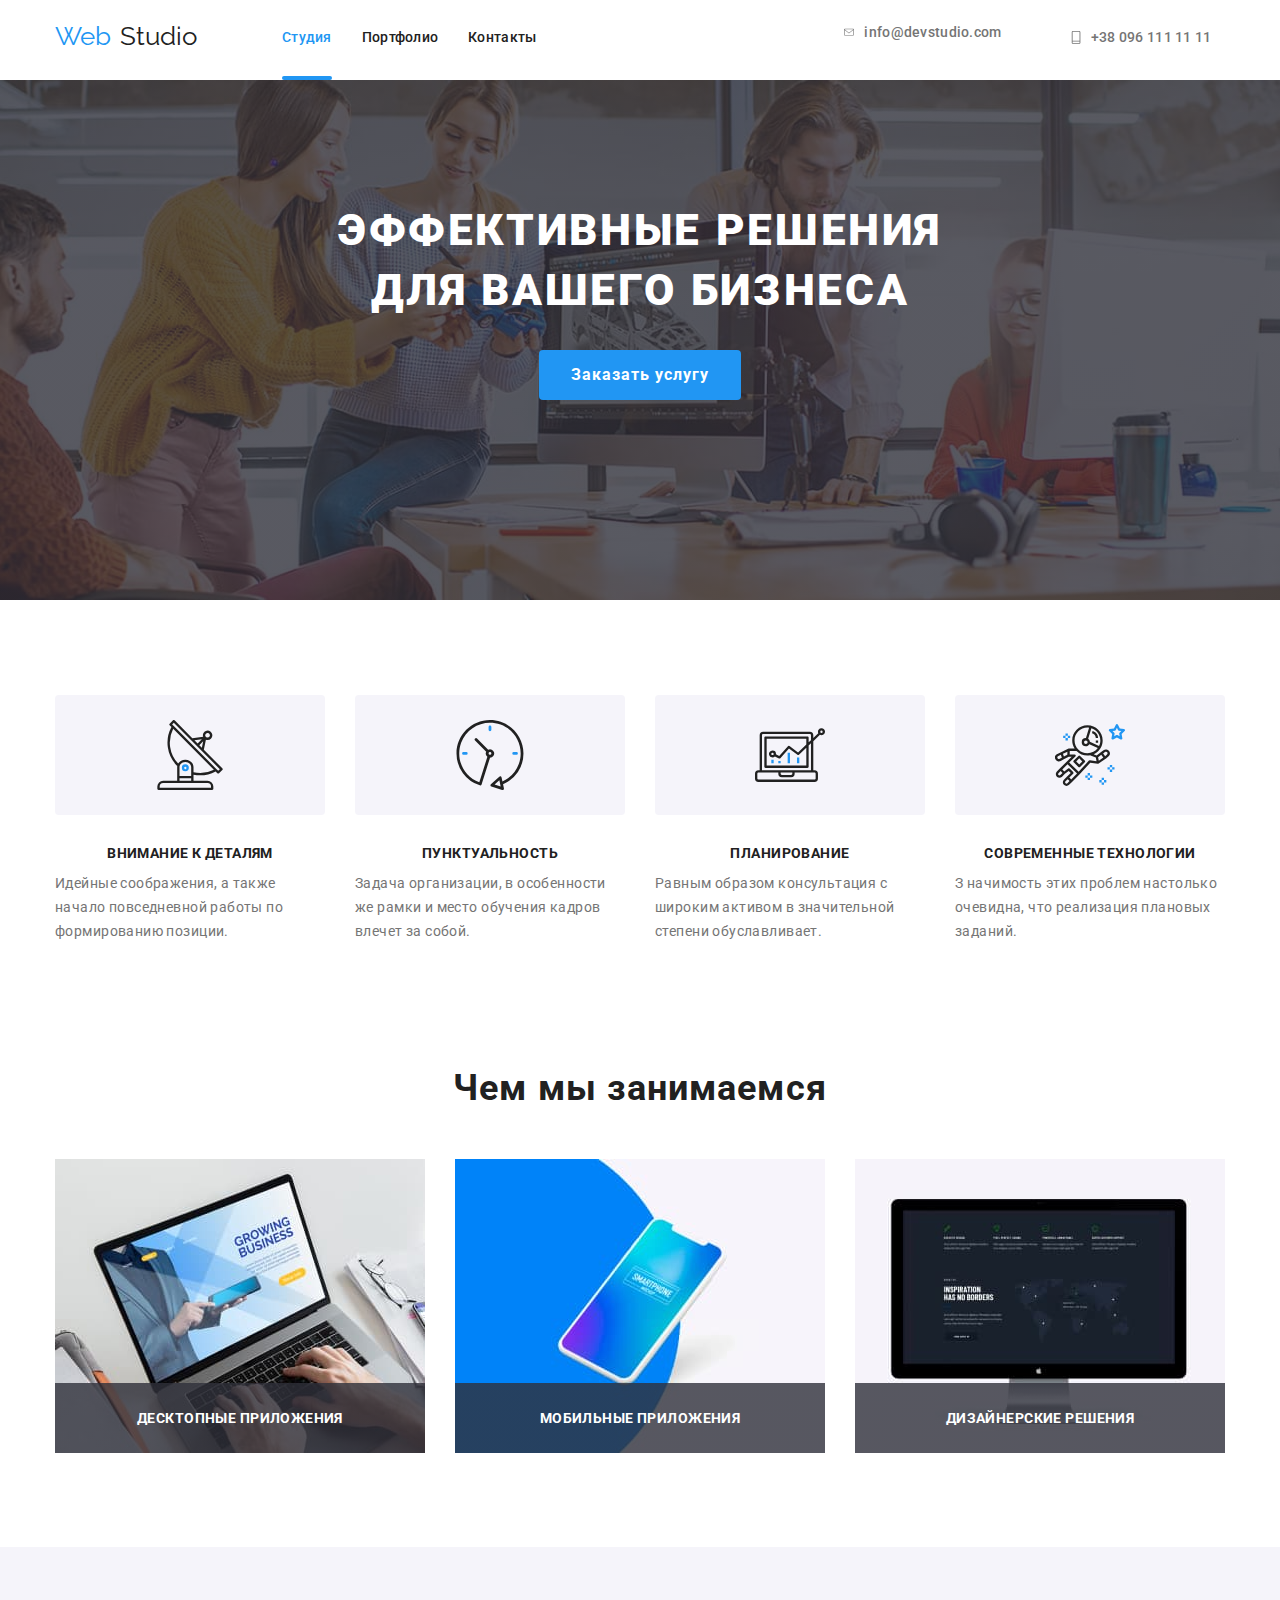
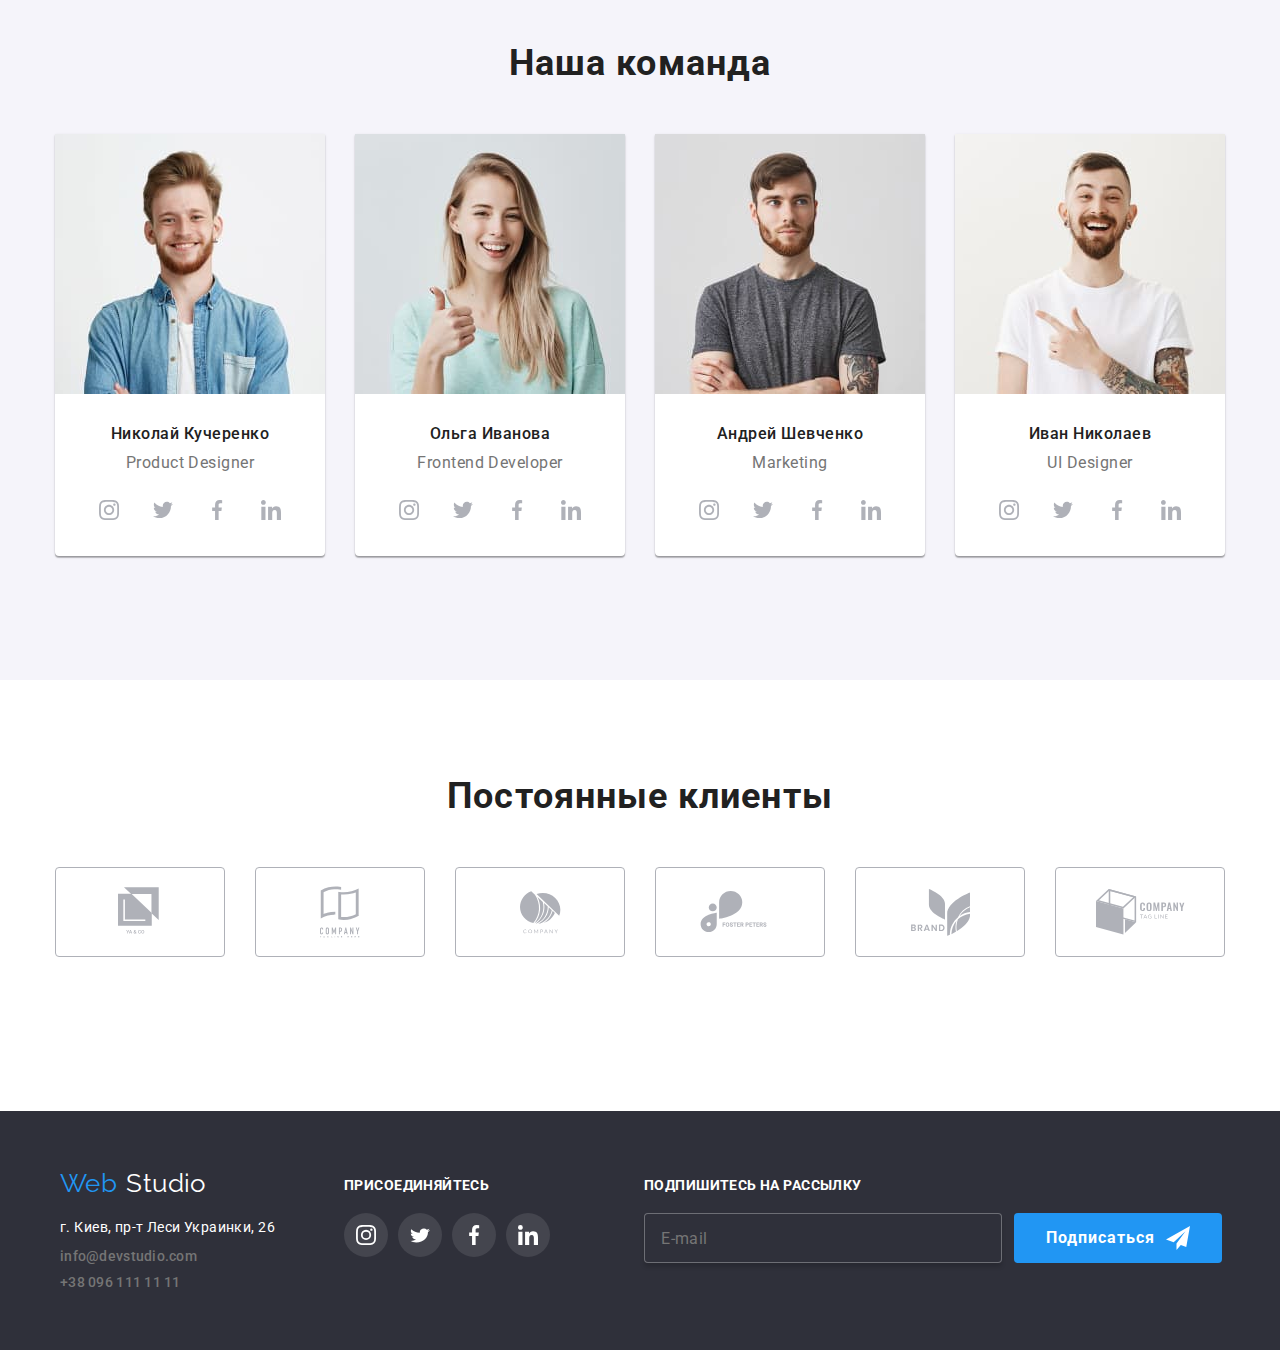
==== commit 281cc621: "2" ====
--- a/index.html
+++ b/index.html
@@ -32,12 +32,12 @@
         <address class="address">
           <ul class="list">
              <li class="item">
-              <a href="mailto:info@devstudio.com" class="link"><svg class="image">
+              <a href="mailto:info@devstudio.com" class="mail link"><svg class="image">
                 <use href="./images/sprite.svg#envelope"></use>
               </svg> info@devstudio.com</a>
             </li>
             <li class="item">
-              <a class="link " href="tel:+380961111111"><svg class="image">
+              <a class="link" href="tel:+380961111111"><svg class="image">
                 <use href="./images/sprite.svg#phone"></use>
               </svg>+38 096 111 11 11</a>
             </li>
@@ -451,9 +451,9 @@
          <div class="subscribe-block">
           <h2 class="text subscribe">Подпишитесь на рассылку</h2>
           <form>
-           <div class="newsletter-container">
+           <div class="subscribe-container">
              <input type="email" name="mail" class="subscribe-email" id="mail" placeholder="E-mail" />
-                    <button type="submit" class="newsletter-button button link">Подписаться</button>
+                    <button type="submit" class="subscribe-button button link">Подписаться</button>
           </div>
         </form> 
      </div>
--- a/css/main.min.css
+++ b/css/main.min.css
@@ -1,2 +1,2 @@
-html{-webkit-box-sizing:border-box;box-sizing:border-box}*,*::before,*::after{-webkit-box-sizing:inherit;box-sizing:inherit}.body{margin:0px;background-color:#fff;font-family:"Open Sans",Roboto,sans-serif;color:#757575;font-weight:normal;font-style:normal;z-index:1}.section{-webkit-box-pack:center;-ms-flex-pack:center;justify-content:center}.section-no-padding{padding-top:0px}.container{margin-left:auto;margin-right:auto;padding-left:15px;padding-right:15px}@media screen and (min-width: 480px){.container{width:480px}.section{padding-top:60px}}@media screen and (min-width: 768px){.container{width:768px}.section{padding-top:60px}}@media screen and (min-width: 1200px){.container{width:1200px}.section{padding-top:95px}}.title{font-style:normal;font-weight:bold;font-size:36px;line-height:42px;letter-spacing:0.03em;color:#212121;margin:0;padding:0}.list{list-style:none;padding:0;margin:0}.text{margin:0;padding:0}.image{display:block}.link{text-decoration:none;color:#212121;-webkit-transition:background-color cubic-bezier(0.4, 0, 0.2, 1) 250ms,color cubic-bezier(0.4, 0, 0.2, 1) 250ms,border cubic-bezier(0.4, 0, 0.2, 1) 250ms,fill cubic-bezier(0.4, 0, 0.2, 1) 250ms;transition:background-color cubic-bezier(0.4, 0, 0.2, 1) 250ms,color cubic-bezier(0.4, 0, 0.2, 1) 250ms,border cubic-bezier(0.4, 0, 0.2, 1) 250ms,fill cubic-bezier(0.4, 0, 0.2, 1) 250ms}.link:hover,.link:focus{outline:none;color:#2196f3}.button{display:-webkit-inline-box;display:-ms-inline-flexbox;display:inline-flex;font-family:Roboto, sans-serif;font-weight:bold;font-size:16px;line-height:30px;-webkit-box-align:center;-ms-flex-align:center;align-items:center;text-align:center;letter-spacing:0.06em;text-decoration:none;background-color:#2196f3;color:#fff;min-width:200px;display:inline-block;height:50px;border-radius:4px;padding:10px 32px;border:1px transparent;cursor:pointer;-webkit-transition:background-color cubic-bezier(0.4, 0, 0.2, 1) 250ms,color cubic-bezier(0.4, 0, 0.2, 1) 250ms;transition:background-color cubic-bezier(0.4, 0, 0.2, 1) 250ms,color cubic-bezier(0.4, 0, 0.2, 1) 250ms}.button:hover,.button:focus{outline:none;color:orange}.accent{color:#2196f3;text-decoration:underline}textarea{resize:none}.label{display:inline-block;position:absolute;z-index:2;border:none;padding-left:23px}.icon{display:block}.hidden{visibility:hidden}.backdrop{position:fixed;z-index:3;top:0;left:0;width:100%;height:100%;background-color:rgba(0,0,0,0.2)}.backdrop.is-hidden{visibility:hidden;opacity:0;pointer-events:none}@media screen and (min-width: 1200px){.form{background-color:#fff;position:absolute;top:50%;left:50%;-webkit-transform:translate(-50%, -50%);transform:translate(-50%, -50%);display:inline-block;-webkit-box-pack:center;-ms-flex-pack:center;justify-content:center;width:450px;height:610px;padding:40px;-webkit-box-shadow:0px 2px 1px rgba(0,0,0,0.2),0px 1px 1px rgba(0,0,0,0.14),0px 1px 3px rgba(0,0,0,0.12);box-shadow:0px 2px 1px rgba(0,0,0,0.2),0px 1px 1px rgba(0,0,0,0.14),0px 1px 3px rgba(0,0,0,0.12);border-radius:4px;font-family:Roboto;font-style:normal;font-weight:normal;font-size:14px;line-height:16px;letter-spacing:0.01em;color:#757575}.form-icon{display:block}.close-button{position:absolute;display:inline-block;top:8px;right:8px;padding:9px;-webkit-transition:fill var(--duration) var(--function);transition:fill var(--duration) var(--function);fill:var(--primary-title-color);border-radius:50%;border:1px solid rgba(0,0,0,0.1);outline:none;cursor:pointer;background-color:white}.close-button:hover,.close-button:focus{outline:none;fill:#2196f3}.form-field{-webkit-box-pack:left;-ms-flex-pack:left;justify-content:left;-webkit-box-align:center;-ms-flex-align:center;align-items:center;padding-left:19px;display:-webkit-box;display:-ms-flexbox;display:flex;margin-bottom:30px;min-height:40px;border:1px solid rgba(33,33,33,0.2);-webkit-box-sizing:border-box;box-sizing:border-box;border-radius:4px;position:relative}.form-field:hover,.form-field:focus{outline:none;fill:#2196f3;border-color:#2196f3}.form-field>.form-icon{display:block;position:absolute}.form-header{font-family:Roboto;font-style:normal;font-weight:bold;font-size:20px;line-height:23px;text-align:center;letter-spacing:0.03em;color:#212121;max-width:370px;margin-top:2px;max-width:370px;margin-bottom:30px}.form-list{max-width:370px}.form-field textarea{border:none;padding-top:12px}.form-input{padding-left:11px}.form-field:hover .label,.form-input:not(:placeholder-shown)+.label,.form-field:focus-within .label{-webkit-transform:translateY(-33px) translateX(-20px);transform:translateY(-33px) translateX(-20px);color:#2196f3;cursor:pointer;border:none;-webkit-transition:opacity cubic-bezier(0.4, 0, 0.2, 1) 250ms #2196f3,-webkit-transform cubic-bezier(0.4, 0, 0.2, 1) 250ms;transition:opacity cubic-bezier(0.4, 0, 0.2, 1) 250ms #2196f3,-webkit-transform cubic-bezier(0.4, 0, 0.2, 1) 250ms;transition:opacity cubic-bezier(0.4, 0, 0.2, 1) 250ms #2196f3,transform cubic-bezier(0.4, 0, 0.2, 1) 250ms;transition:opacity cubic-bezier(0.4, 0, 0.2, 1) 250ms #2196f3,transform cubic-bezier(0.4, 0, 0.2, 1) 250ms,-webkit-transform cubic-bezier(0.4, 0, 0.2, 1) 250ms}.form-field input{margin-left:10px;padding-left:11px;border:none;font-family:Roboto;font-style:normal;font-weight:normal;font-size:14px;line-height:16px;letter-spacing:0.01em;min-width:320px;outline:none}.form-field .textarea{min-width:335px}.form .button{display:block;margin-top:30px;-webkit-box-pack:center;-ms-flex-pack:center;justify-content:center;margin-left:auto;margin-right:auto}.comment{font-family:Roboto;font-style:normal;font-weight:normal;font-size:14px;line-height:16px;letter-spacing:0.01em;color:#757575;min-width:330px;outline:none;padding:0}.comment-label{display:inline-block;position:absolute;z-index:2;border:none;padding-left:16px;top:12px;left:1px}.form .accept-offer{font-family:Roboto;font-style:normal;font-weight:normal;font-size:12px;line-height:14px}.textarea:hover .comment-label,.textarea textarea:not(:placeholder-shown)+.comment-label,.textarea:focus-within .comment-label{-webkit-transform:translateY(-33px);transform:translateY(-33px);color:#2196f3;border:none;cursor:pointer;-webkit-transition:opacity cubic-bezier(0.4, 0, 0.2, 1) 250ms #2196f3,-webkit-transform cubic-bezier(0.4, 0, 0.2, 1) 250ms;transition:opacity cubic-bezier(0.4, 0, 0.2, 1) 250ms #2196f3,-webkit-transform cubic-bezier(0.4, 0, 0.2, 1) 250ms;transition:opacity cubic-bezier(0.4, 0, 0.2, 1) 250ms #2196f3,transform cubic-bezier(0.4, 0, 0.2, 1) 250ms;transition:opacity cubic-bezier(0.4, 0, 0.2, 1) 250ms #2196f3,transform cubic-bezier(0.4, 0, 0.2, 1) 250ms,-webkit-transform cubic-bezier(0.4, 0, 0.2, 1) 250ms}}.logo{display:-webkit-box;display:-ms-flexbox;display:flex;font-family:"Open Sans",Raleway,sans-serif;font-style:Bold;font-size:26px;letter-spacing:3%}.logo .studio{-webkit-transition:color cubic-bezier(0.4, 0, 0.2, 1) 250ms;transition:color cubic-bezier(0.4, 0, 0.2, 1) 250ms}.logo .logo .studio:hover,.logo .logo .studio:focus{outline:none;color:#2196f3}.logo .web{padding-right:9px;color:#2196f3;-webkit-transition:color cubic-bezier(0.4, 0, 0.2, 1) 250ms;transition:color cubic-bezier(0.4, 0, 0.2, 1) 250ms}.logo .web:hover,.logo .web:focus{outline:none;color:#212121}.footer .studio{color:#fff}.footer .studio:hover,.footer .studio:focus{outline:none;color:#2196f3}.navigation .list{display:-webkit-box;display:-ms-flexbox;display:flex}.navigation .list .item{position:relative}.navigation .list .current::after{content:'';display:block;width:100%;height:4px;background-color:#2196f3;position:absolute;left:0;bottom:0;-webkit-transform:translateY(35px);transform:translateY(35px);border-radius:2px}.navigation .list .item:not(:last-child){margin-right:30px}.navigation .link.current{color:#2196f3}@media screen and (min-width: 768px){.address .list{-webkit-box-align:center;-ms-flex-align:center;align-items:center}.address .list .item{-webkit-box-align:center;-ms-flex-align:center;align-items:center;-webkit-box-pack:center;-ms-flex-pack:center;justify-content:center;min-width:160px}.address .list .link:hover,.address .list :focus{color:#2196f3;fill:#2196f3}.address .item:not(:last-child){margin-bottom:10px}.address .link{display:-webkit-box;display:-ms-flexbox;display:flex;color:#757575;font-style:normal;font-weight:500;font-size:14px;line-height:16px;letter-spacing:0.02em}.address .image{margin-right:10px;fill:currentColor}.address .image:first-child{padding-top:2px;width:16px;height:12px}.address .image:last-child{width:10px;height:15px}}@media screen and (min-width: 1200px){.address .list{display:-webkit-box;display:-ms-flexbox;display:flex;-webkit-box-align:center;-ms-flex-align:center;align-items:center}.address .list .item{-webkit-box-align:center;-ms-flex-align:center;align-items:center;-webkit-box-pack:center;-ms-flex-pack:center;justify-content:center;min-width:160px}.address .list .link:hover,.address .list :focus{color:#2196f3;fill:#2196f3}.address .item:not(:last-child){margin-right:50px}.address .link{display:-webkit-box;display:-ms-flexbox;display:flex;color:#757575;font-style:normal;font-weight:500;font-size:14px;line-height:16px;letter-spacing:0.02em}.address .image{margin-right:10px;fill:currentColor}.address .image:first-child{padding-top:2px;width:16px;height:12px}.address .image:last-child{width:10px;height:15px}}.header{position:fixed;width:100%;top:0;left:0;padding-top:24px;padding-bottom:32px;z-index:2;background-color:#fff}.header .container{display:-webkit-box;display:-ms-flexbox;display:flex;-webkit-box-align:center;-ms-flex-align:center;align-items:center;height:26px}.header .navigation{visibility:visible;font-weight:500;font-size:14px;line-height:16px;letter-spacing:0.02em;margin-left:85px;margin-right:305px}@media screen and (min-width: 480px){.header{padding:16px 23px 16px 15px}.header .navigation{visibility:hidden}.header .address{visibility:hidden}}@media screen and (min-width: 768px){.header{padding:26px 15px 26px 15px}.header .navigation{visibility:visible;margin-left:80px;margin-right:85px}.header .address{visibility:visible}}@media screen and (min-width: 1200px){.header{padding:24px 0 30px 0}.header .container{display:-webkit-box;display:-ms-flexbox;display:flex;-webkit-box-align:center;-ms-flex-align:center;align-items:center;height:26px}.header .navigation{visibility:visible;margin-left:85px;margin-right:305px}.address{visibility:visible}}.hero{margin:auto;text-align:center;background-color:rgba(47,48,58,0.8);background-image:-webkit-gradient(linear, left top, right top, from(rgba(47,48,58,0.8)), to(rgba(47,48,58,0.8))),url("../images/heroback.jpg");background-image:linear-gradient(to right, rgba(47,48,58,0.8), rgba(47,48,58,0.8)),url("../images/heroback.jpg");background-position:center;background-size:cover;background-repeat:no-repeat}.hero .title{font-style:normal;font-weight:900;letter-spacing:0.06em;text-transform:uppercase;color:#fff;text-align:center}@media screen and (min-width: 480px){.hero{min-width:480px;min-height:400px}.hero .container{padding-top:118px}.hero .title{font-size:26px;line-height:42px;margin:0px auto 30px auto}}@media screen and (min-width: 768px){.hero{max-width:1600px;min-height:600px}.hero .container{padding-top:200px}.hero .title{font-size:44px;line-height:60px;margin:0px 237px 30px 237px}}@media screen and (min-width: 1200px){.hero{max-width:1600px;min-height:600px}.hero .container{padding-top:200px}.hero .title{font-size:44px;line-height:60px;margin:0px 237px 30px 237px}}.advantages{display:-webkit-box;display:-ms-flexbox;display:flex}.advantages h2{display:none}.advantages .title{font-style:normal;font-size:14px;line-height:16px;letter-spacing:0.03em;text-transform:uppercase;margin-bottom:10px}.advantages .text{font-size:14px;line-height:24px;letter-spacing:0.03em}.advantages .list .item::before{content:'';display:block;margin-bottom:30px;background-color:#f5f4fa;height:120px;border-radius:4px;padding:25px 102px;background-position:center;background-repeat:no-repeat}.advantages .list .item:nth-child(1)::before{background-image:url("../images/AdvantDetails.svg")}.advantages .list .item:nth-child(2)::before{background-image:url("../images/AdvantPunctual.svg")}.advantages .list .item:nth-child(3)::before{background-image:url("../images/AdvantPlanning.svg")}.advantages .list .item:nth-child(4)::before{background-image:url("../images/AdvantModerntech.svg")}@media screen and (min-width: 480px){.advantages{text-align:center}.advantages .text{max-width:450px}.advantages .list .item:not(:last-child){margin-bottom:30px}}@media screen and (min-width: 1200px){.advantages{padding-bottom:94px;display:-webkit-box;display:-ms-flexbox;display:flex}.advantages .text{max-width:270px}.advantages .list{display:-webkit-box;display:-ms-flexbox;display:flex}.advantages .list .item:not(:last-child){margin-right:30px}}@media screen and (min-width: 1200px){.activities{padding-bottom:94px}.activities .title{margin-bottom:50px;text-align:center}.activities .list{display:-webkit-box;display:-ms-flexbox;display:flex}.activities .list .item:not(:last-child){margin-right:30px}.activities .list .item{position:relative}.activities .text{display:block;font-style:normal;font-weight:bold;font-size:14px;line-height:16px;text-align:center;letter-spacing:0.03em;text-transform:uppercase;color:#fff;background-image:-webkit-gradient(linear, left top, right top, from(rgba(47,48,58,0.8)), to(rgba(47,48,58,0.8)));background-image:linear-gradient(to right, rgba(47,48,58,0.8), rgba(47,48,58,0.8));min-width:370px;padding-top:27px;padding-bottom:27px;bottom:0;position:absolute}}@media screen and (min-width: 1200px){.team{padding-bottom:94px;background-color:#f5f4fa}.team .title{margin-bottom:50px;text-align:center}.team .list{display:-webkit-box;display:-ms-flexbox;display:flex}.team .list .image{margin-bottom:30px}.team .list .text{font-size:16px;line-height:19px;text-align:center;letter-spacing:0.03em;margin-bottom:16px}.team .list .member{font-weight:500;font-size:16px;line-height:19px;text-align:center;letter-spacing:0.03em;color:#212121;margin-bottom:10px;margin-top:0}.team .list .item{background-color:#ffffff;width:270px;height:422px;border-radius:0px 0px 4px 4px;padding-bottom:24px;-webkit-box-shadow:0px 2px 1px rgba(0,0,0,0.2),0px 1px 1px rgba(0,0,0,0.14),0px 1px 3px rgba(0,0,0,0.12);box-shadow:0px 2px 1px rgba(0,0,0,0.2),0px 1px 1px rgba(0,0,0,0.14),0px 1px 3px rgba(0,0,0,0.12)}.team .list .item:not(:last-child){margin-right:30px}}.social-icon{display:block;fill:currentColor;width:20px;height:20px}.social-network{display:-webkit-box;display:-ms-flexbox;display:flex;padding-left:32px;padding-right:32px}.social-network .social-item{display:block;width:44px;height:44px;background:#fff;border-radius:22px;-ms-flex-line-pack:center;align-content:center;-webkit-box-pack:center;-ms-flex-pack:center;justify-content:center}.social-network .social-item:not(:last-child){margin-right:10px}.social-network .social-link{display:-webkit-box;display:-ms-flexbox;display:flex;color:#afb1b8;width:44px;height:44px;border-radius:22px;-webkit-box-pack:center;-ms-flex-pack:center;justify-content:center;-webkit-box-align:center;-ms-flex-align:center;align-items:center}.social-network .social-link:hover,.social-network .social-link:focus{outline:none;background-color:#2196f3;color:#2196f3}.social-network .social-link:hover .social-icon,.social-network .social-link:focus .social-icon{outline:none;fill:#ffffff}.footer .social-link{background-color:rgba(255,255,255,0.1)}.social-network .item:not(:last-child){margin-right:10px}@media screen and (min-width: 1200px){.client{padding-bottom:94px}.client .title{margin-bottom:50px;text-align:center}.client-list{display:-webkit-box;display:-ms-flexbox;display:flex}.client-list .item:not(:last-child){margin-right:30px}.client-list .link :hover,.client-list .link:focus{border-color:#2196f3}.client-list .client-link :hover,.client-list .client-link:focus{border-color:#2196f3}.client .link:hover .client-icon,.client .link:focus .client-icon{fill:#2196f3}.client-link .link{display:-webkit-box;display:-ms-flexbox;display:flex;height:90px;width:170px;border-radius:4px;color:#afb1b8;border:1px solid #afb1b8;-webkit-box-pack:center;-ms-flex-pack:center;justify-content:center;-webkit-box-align:center;-ms-flex-align:center;align-items:center}.client-icon{display:-webkit-box;display:-ms-flexbox;display:flex;fill:currentColor}}@media screen and (min-width: 1200px){.footer{background-color:#2f303a}.footer .container{padding-top:60px;padding-bottom:60px;display:-webkit-box;display:-ms-flexbox;display:flex}.footer-address .logo{margin-bottom:20px}.footer .stud{color:#ffffff}.footer-address{padding-left:5px;font-size:14px;line-height:24px;letter-spacing:0.03em;color:rgba(255,255,255,0.6)}.footer-address .address{margin-top:20px}.credits{display:block}.credits .item{display:block;margin-top:9px}.footer .text{font-weight:bold;font-size:14px;line-height:16px;letter-spacing:0.03em;text-transform:uppercase;color:#ffffff}.location{font-style:normal;font-size:14px;line-height:24px;letter-spacing:0.03em;color:#ffffff}.social-network-block{padding-top:6px;margin-left:69px}.social-network-block .text{margin-bottom:20px}.social-network-block .list{padding:0}.subscribe{margin-bottom:20px}.subscribe-block{padding-top:6px;margin-left:94px}.subscribe-button{display:-webkit-box;display:-ms-flexbox;display:flex;margin:0;-webkit-box-align:center;-ms-flex-align:center;align-items:center}.subscribe-button::after{width:24px;height:24px;content:'';margin-left:11px;background-size:contain;background-image:url(../images/send.svg)}.subscribe-email{padding-left:16px;padding-top:15px;padding-bottom:15px;width:358px;height:50px;margin-right:12px;-webkit-box-align:center;-ms-flex-align:center;align-items:center;font-size:16px;line-height:20px;letter-spacing:0.03em;color:rgba(255,255,255,0.6);border:1px solid rgba(255,255,255,0.3);background-color:#2f303a;-webkit-box-shadow:0px 4px 4px rgba(0,0,0,0.15);box-shadow:0px 4px 4px rgba(0,0,0,0.15);border-radius:4px}.footer-address .list{display:block}}@media screen and (min-width: 1200px){.portfolio{margin-top:80px;padding-top:94px;padding-bottom:94px}.portfolio-buttons{-webkit-box-pack:center;-ms-flex-pack:center;justify-content:center;display:-webkit-box;display:-ms-flexbox;display:flex;padding-bottom:50px}.portfolio-buttons .button{font-style:normal;font-weight:500;font-size:16px;line-height:26px;text-align:center;letter-spacing:0.03em;color:#212121;background-color:#f5f4fa;border-radius:4px;padding:6px 22px;height:38px;min-width:73px}.portfolio-buttons .button:hover,.portfolio-buttons .button:focus{outline:none;color:#ffffff;background-color:#2196f3;-webkit-box-shadow:0px 2px 2px rgba(0,0,0,0.12),0px 1px 2px rgba(0,0,0,0.08),0px 3px 1px rgba(0,0,0,0.1);box-shadow:0px 2px 2px rgba(0,0,0,0.12),0px 1px 2px rgba(0,0,0,0.08),0px 3px 1px rgba(0,0,0,0.1)}.portfolio-buttons .item:not(:last-child){margin-right:8px}.portfolio-buttons .current{color:#ffffff;background-color:#2196f3}.portfolio .title{font-weight:bold;font-size:18px;line-height:36px;letter-spacing:0.06em;color:#212121}.portfolio-projects{display:-webkit-box;display:-ms-flexbox;display:flex;-ms-flex-wrap:wrap;flex-wrap:wrap}.portfolio-projects .item:nth-child(3n){margin-right:0}.portfolio-projects .item:nth-last-child(-n+3){margin-bottom:0}.portfolio-projects .item{padding-bottom:20px;margin-bottom:30px;margin-right:30px;width:370px;height:405px}.project-text{color:#757575;padding-top:20px;border-right:1px solid #eeeeee;border-left:1px solid #eeeeee;border-bottom:1px solid #eeeeee}.portfolio-projects .title{margin-bottom:4px}.portfolio-projects .project-text{padding-right:24px;padding-left:24px;padding-bottom:20px}.portfolio-link{display:block}.portfolio-link:hover,.portfolio-link:focus{outline:none;-webkit-box-shadow:1px 4px 6px rgba(0,0,0,0.16),0px 4px 4px rgba(0,0,0,0.06),0px 1px 1px rgba(0,0,0,0.12);box-shadow:1px 4px 6px rgba(0,0,0,0.16),0px 4px 4px rgba(0,0,0,0.06),0px 1px 1px rgba(0,0,0,0.12)}.portfolio-box{position:relative;overflow:hidden}.techcrack{padding:63px 24px;margin:0;position:absolute;top:0;background:rgba(33,150,243,0.9);font-weight:normal;font-size:18px;line-height:28px;letter-spacing:0.03em;color:#ffffff;opacity:0;width:100%;height:100%;-webkit-transform:translateY(100%);transform:translateY(100%);-webkit-transition:opacity cubic-bezier(0.4, 0, 0.2, 1) 250ms,-webkit-transform cubic-bezier(0.4, 0, 0.2, 1) 250ms;transition:opacity cubic-bezier(0.4, 0, 0.2, 1) 250ms,-webkit-transform cubic-bezier(0.4, 0, 0.2, 1) 250ms;transition:opacity cubic-bezier(0.4, 0, 0.2, 1) 250ms,transform cubic-bezier(0.4, 0, 0.2, 1) 250ms;transition:opacity cubic-bezier(0.4, 0, 0.2, 1) 250ms,transform cubic-bezier(0.4, 0, 0.2, 1) 250ms,-webkit-transform cubic-bezier(0.4, 0, 0.2, 1) 250ms}.portfolio-link:hover .techcrack,.portfolio-link:focus .techcrack{opacity:1;-webkit-transform:translateY(0);transform:translateY(0)}}
+html{-webkit-box-sizing:border-box;box-sizing:border-box}*,*::before,*::after{-webkit-box-sizing:inherit;box-sizing:inherit}.body{margin:0px;background-color:#fff;font-family:"Open Sans",Roboto,sans-serif;color:#757575;font-weight:normal;font-style:normal;z-index:1}.section{-webkit-box-pack:center;-ms-flex-pack:center;justify-content:center}.section-no-padding{padding-top:0px}.container{margin-left:auto;margin-right:auto;padding-left:15px;padding-right:15px}@media screen and (min-width: 480px){.container{width:480px}.section{padding-top:60px}}@media screen and (min-width: 768px){.container{width:768px}.section{padding-top:60px}}@media screen and (min-width: 1200px){.container{width:1200px}.section{padding-top:95px}}.title{font-style:normal;font-weight:bold;font-size:36px;line-height:42px;letter-spacing:0.03em;color:#212121;margin:0;padding:0}.list{list-style:none;padding:0;margin:0}.text{margin:0;padding:0}.image{display:block;margin-left:auto;margin-right:auto}.link{text-decoration:none;color:#212121;-webkit-transition:background-color cubic-bezier(0.4, 0, 0.2, 1) 250ms,color cubic-bezier(0.4, 0, 0.2, 1) 250ms,border cubic-bezier(0.4, 0, 0.2, 1) 250ms,fill cubic-bezier(0.4, 0, 0.2, 1) 250ms;transition:background-color cubic-bezier(0.4, 0, 0.2, 1) 250ms,color cubic-bezier(0.4, 0, 0.2, 1) 250ms,border cubic-bezier(0.4, 0, 0.2, 1) 250ms,fill cubic-bezier(0.4, 0, 0.2, 1) 250ms}.link:hover,.link:focus{outline:none;color:#2196f3}.button{display:-webkit-inline-box;display:-ms-inline-flexbox;display:inline-flex;font-family:Roboto, sans-serif;font-weight:bold;font-size:16px;line-height:30px;-webkit-box-align:center;-ms-flex-align:center;align-items:center;text-align:center;letter-spacing:0.06em;text-decoration:none;background-color:#2196f3;color:#fff;min-width:200px;display:inline-block;height:50px;border-radius:4px;padding:10px 32px;border:1px transparent;cursor:pointer;-webkit-transition:background-color cubic-bezier(0.4, 0, 0.2, 1) 250ms,color cubic-bezier(0.4, 0, 0.2, 1) 250ms;transition:background-color cubic-bezier(0.4, 0, 0.2, 1) 250ms,color cubic-bezier(0.4, 0, 0.2, 1) 250ms}.button:hover,.button:focus{outline:none;color:orange}.accent{color:#2196f3;text-decoration:underline}textarea{resize:none}.label{display:inline-block;position:absolute;z-index:2;border:none;padding-left:23px}.icon{display:block}.hidden{visibility:hidden;position:absolute}.backdrop{position:fixed;z-index:3;top:0;left:0;width:100%;height:100%;background-color:rgba(0,0,0,0.2)}.backdrop.is-hidden{visibility:hidden;opacity:0;pointer-events:none}.form{background-color:#fff;position:absolute;top:50%;left:50%;-webkit-transform:translate(-50%, -50%);transform:translate(-50%, -50%);display:inline-block;-webkit-box-pack:center;-ms-flex-pack:center;justify-content:center;width:450px;height:610px;padding:40px;-webkit-box-shadow:0px 2px 1px rgba(0,0,0,0.2),0px 1px 1px rgba(0,0,0,0.14),0px 1px 3px rgba(0,0,0,0.12);box-shadow:0px 2px 1px rgba(0,0,0,0.2),0px 1px 1px rgba(0,0,0,0.14),0px 1px 3px rgba(0,0,0,0.12);border-radius:4px;font-family:Roboto;font-style:normal;font-weight:normal;font-size:14px;line-height:16px;letter-spacing:0.01em;color:#757575}.form-icon{display:block}.close-button{position:absolute;display:inline-block;top:8px;right:8px;padding:9px;-webkit-transition:fill var(--duration) var(--function);transition:fill var(--duration) var(--function);fill:var(--primary-title-color);border-radius:50%;border:1px solid rgba(0,0,0,0.1);outline:none;cursor:pointer;background-color:white}.close-button:hover,.close-button:focus{outline:none;fill:#2196f3}.form-field{-webkit-box-pack:left;-ms-flex-pack:left;justify-content:left;-webkit-box-align:center;-ms-flex-align:center;align-items:center;padding-left:19px;display:-webkit-box;display:-ms-flexbox;display:flex;margin-bottom:30px;min-height:40px;border:1px solid rgba(33,33,33,0.2);-webkit-box-sizing:border-box;box-sizing:border-box;border-radius:4px;position:relative}.form-field:hover,.form-field:focus{outline:none;fill:#2196f3;border-color:#2196f3}.form-field>.form-icon{display:block;position:absolute}.form-header{font-family:Roboto;font-style:normal;font-weight:bold;font-size:20px;line-height:23px;text-align:center;letter-spacing:0.03em;color:#212121;max-width:370px;margin-top:2px;max-width:370px;margin-bottom:30px}.form-list{max-width:370px}.form-field textarea{border:none;padding-top:12px}.form-input{padding-left:11px}.form-field:hover .label,.form-input:not(:placeholder-shown)+.label,.form-field:focus-within .label{-webkit-transform:translateY(-33px) translateX(-20px);transform:translateY(-33px) translateX(-20px);color:#2196f3;cursor:pointer;border:none;-webkit-transition:opacity cubic-bezier(0.4, 0, 0.2, 1) 250ms #2196f3,-webkit-transform cubic-bezier(0.4, 0, 0.2, 1) 250ms;transition:opacity cubic-bezier(0.4, 0, 0.2, 1) 250ms #2196f3,-webkit-transform cubic-bezier(0.4, 0, 0.2, 1) 250ms;transition:opacity cubic-bezier(0.4, 0, 0.2, 1) 250ms #2196f3,transform cubic-bezier(0.4, 0, 0.2, 1) 250ms;transition:opacity cubic-bezier(0.4, 0, 0.2, 1) 250ms #2196f3,transform cubic-bezier(0.4, 0, 0.2, 1) 250ms,-webkit-transform cubic-bezier(0.4, 0, 0.2, 1) 250ms}.form-field input{margin-left:10px;padding-left:11px;border:none;font-family:Roboto;font-style:normal;font-weight:normal;font-size:14px;line-height:16px;letter-spacing:0.01em;min-width:320px;outline:none}.form-field .textarea{min-width:335px}.form .button{display:block;margin-top:30px;-webkit-box-pack:center;-ms-flex-pack:center;justify-content:center;margin-left:auto;margin-right:auto}.comment{font-family:Roboto;font-style:normal;font-weight:normal;font-size:14px;line-height:16px;letter-spacing:0.01em;color:#757575;min-width:330px;outline:none;padding:0}.comment-label{display:inline-block;position:absolute;z-index:2;border:none;padding-left:16px;top:12px;left:1px}.form .accept-offer{font-family:Roboto;font-style:normal;font-weight:normal;font-size:12px;line-height:14px}.textarea:hover .comment-label,.textarea textarea:not(:placeholder-shown)+.comment-label,.textarea:focus-within .comment-label{-webkit-transform:translateY(-33px);transform:translateY(-33px);color:#2196f3;border:none;cursor:pointer;-webkit-transition:opacity cubic-bezier(0.4, 0, 0.2, 1) 250ms #2196f3,-webkit-transform cubic-bezier(0.4, 0, 0.2, 1) 250ms;transition:opacity cubic-bezier(0.4, 0, 0.2, 1) 250ms #2196f3,-webkit-transform cubic-bezier(0.4, 0, 0.2, 1) 250ms;transition:opacity cubic-bezier(0.4, 0, 0.2, 1) 250ms #2196f3,transform cubic-bezier(0.4, 0, 0.2, 1) 250ms;transition:opacity cubic-bezier(0.4, 0, 0.2, 1) 250ms #2196f3,transform cubic-bezier(0.4, 0, 0.2, 1) 250ms,-webkit-transform cubic-bezier(0.4, 0, 0.2, 1) 250ms}.logo{display:-webkit-box;display:-ms-flexbox;display:flex;font-family:"Open Sans",Raleway,sans-serif;font-style:Bold;font-size:26px;letter-spacing:3%}.logo .studio{-webkit-transition:color cubic-bezier(0.4, 0, 0.2, 1) 250ms;transition:color cubic-bezier(0.4, 0, 0.2, 1) 250ms}.logo .logo .studio:hover,.logo .logo .studio:focus{outline:none;color:#2196f3}.logo .web{padding-right:9px;color:#2196f3;-webkit-transition:color cubic-bezier(0.4, 0, 0.2, 1) 250ms;transition:color cubic-bezier(0.4, 0, 0.2, 1) 250ms}.logo .web:hover,.logo .web:focus{outline:none;color:#212121}.footer .studio{color:#fff}.footer .studio:hover,.footer .studio:focus{outline:none;color:#2196f3}.navigation .list{display:-webkit-box;display:-ms-flexbox;display:flex}.navigation .list .item{position:relative}.navigation .list .current::after{content:'';display:block;width:100%;height:4px;background-color:#2196f3;position:absolute;left:0;bottom:0;-webkit-transform:translateY(35px);transform:translateY(35px);border-radius:2px}.navigation .list .item:not(:last-child){margin-right:30px}.navigation .link.current{color:#2196f3}@media screen and (min-width: 768px){.address .list{-webkit-box-align:center;-ms-flex-align:center;align-items:center}.address .list .item{-webkit-box-align:center;-ms-flex-align:center;align-items:center;-webkit-box-pack:center;-ms-flex-pack:center;justify-content:center;min-width:160px}.address .list .link:hover,.address .list :focus{color:#2196f3;fill:#2196f3}.address .item:not(:last-child){margin-bottom:10px}.address .link{display:-webkit-box;display:-ms-flexbox;display:flex;color:#757575;font-style:normal;font-weight:500;font-size:14px;line-height:16px;letter-spacing:0.02em}.address .image{margin-right:10px;fill:currentColor}.address .image:first-child{padding-top:2px;width:16px;height:12px}.address .image:last-child{width:10px;height:15px}}@media screen and (min-width: 1200px){.address .list{display:-webkit-box;display:-ms-flexbox;display:flex;vertical-align:middle;-webkit-box-align:center;-ms-flex-align:center;align-items:center}.address .list .item{-webkit-box-align:center;-ms-flex-align:center;align-items:center;-webkit-box-pack:center;-ms-flex-pack:center;justify-content:center;min-width:160px}.address .list .link:hover,.address .list :focus{color:#2196f3;fill:#2196f3}.address .item:not(:last-child){margin-right:50px}.address .link{display:-webkit-box;display:-ms-flexbox;display:flex;color:#757575;font-style:normal;font-weight:500;font-size:14px;line-height:16px;letter-spacing:0.02em}.address .image{margin-right:10px;fill:currentColor}.address .image:first-child{padding-top:2px;width:16px;height:12px}.address .image:last-child{width:10px;height:15px}}.header{position:fixed;width:100%;top:0;left:0;padding-top:24px;padding-bottom:32px;z-index:2;background-color:#fff}.header .container{display:-webkit-box;display:-ms-flexbox;display:flex;-webkit-box-align:center;-ms-flex-align:center;align-items:center;height:26px}.header .navigation{visibility:visible;font-weight:500;font-size:14px;line-height:16px;letter-spacing:0.02em;margin-left:85px;margin-right:305px}@media screen and (min-width: 480px){.header{padding:16px 23px 16px 15px}.header .navigation{visibility:hidden}.header .address{visibility:hidden}}@media screen and (min-width: 768px){.header{padding:26px 15px 26px 15px}.header .navigation{visibility:visible;margin-left:80px;margin-right:85px}.header .address{visibility:visible}}@media screen and (min-width: 1200px){.header{padding:24px 0 30px 0}.header .container{display:-webkit-box;display:-ms-flexbox;display:flex;-webkit-box-align:center;-ms-flex-align:center;align-items:center;height:26px}.header .navigation{visibility:visible;margin-left:85px;margin-right:305px}.address{visibility:visible}}.hero{margin:auto;text-align:center;background-color:rgba(47,48,58,0.8);background-image:-webkit-gradient(linear, left top, right top, from(rgba(47,48,58,0.8)), to(rgba(47,48,58,0.8))),url("../images/heroback.jpg");background-image:linear-gradient(to right, rgba(47,48,58,0.8), rgba(47,48,58,0.8)),url("../images/heroback.jpg");background-position:center;background-size:cover;background-repeat:no-repeat}.hero .title{font-style:normal;font-weight:900;letter-spacing:0.06em;text-transform:uppercase;color:#fff;text-align:center}@media screen and (min-width: 480px){.hero{min-width:480px;min-height:400px}.hero .container{padding-top:118px}.hero .title{font-size:26px;line-height:42px;margin:0px auto 30px auto}}@media screen and (min-width: 768px){.hero{max-width:1600px;min-height:600px}.hero .container{padding-top:200px}.hero .title{font-size:44px;line-height:60px;margin:0px 237px 30px 237px}}@media screen and (min-width: 1200px){.hero{max-width:1600px;min-height:600px}.hero .container{padding-top:200px}.hero .title{font-size:44px;line-height:60px;margin:0px 237px 30px 237px}}.advantages{display:-webkit-box;display:-ms-flexbox;display:flex}.advantages h2{display:none}.advantages .title{font-style:normal;font-size:14px;line-height:16px;letter-spacing:0.03em;text-transform:uppercase;margin-bottom:10px}.advantages .text{font-size:14px;line-height:24px;letter-spacing:0.03em}.advantages .list .item::before{content:'';display:block;margin-bottom:30px;background-color:#f5f4fa;height:120px;border-radius:4px;padding:25px 102px;background-position:center;background-repeat:no-repeat}.advantages .list .item:nth-child(1)::before{background-image:url("../images/AdvantDetails.svg")}.advantages .list .item:nth-child(2)::before{background-image:url("../images/AdvantPunctual.svg")}.advantages .list .item:nth-child(3)::before{background-image:url("../images/AdvantPlanning.svg")}.advantages .list .item:nth-child(4)::before{background-image:url("../images/AdvantModerntech.svg")}@media screen and (min-width: 480px){.advantages{text-align:center}.advantages .text{text-align:left;max-width:450px}.advantages .list .item:not(:last-child){margin-bottom:30px}}@media screen and (min-width: 1200px){.advantages{padding-bottom:94px;display:-webkit-box;display:-ms-flexbox;display:flex}.advantages .text{max-width:270px}.advantages .list{display:-webkit-box;display:-ms-flexbox;display:flex}.advantages .list .item:not(:last-child){margin-right:30px}}@media screen and (min-width: 480px){.activities{visibility:hidden;position:absolute}}@media screen and (min-width: 1200px){.activities{position:static;visibility:visible;padding-bottom:94px}.activities .title{margin-bottom:50px;text-align:center}.activities .list{display:-webkit-box;display:-ms-flexbox;display:flex}.activities .list .item:not(:last-child){margin-right:30px}.activities .list .item{position:relative}.activities .text{display:block;font-style:normal;font-weight:bold;font-size:14px;line-height:16px;text-align:center;letter-spacing:0.03em;text-transform:uppercase;color:#fff;background-image:-webkit-gradient(linear, left top, right top, from(rgba(47,48,58,0.8)), to(rgba(47,48,58,0.8)));background-image:linear-gradient(to right, rgba(47,48,58,0.8), rgba(47,48,58,0.8));min-width:370px;padding-top:27px;padding-bottom:27px;bottom:0;position:absolute}}.team{background-color:#f5f4fa}.team .title{margin-bottom:50px;text-align:center}.team .list .image{margin-bottom:30px}.team .list .text{font-size:16px;line-height:19px;text-align:center;letter-spacing:0.03em;margin-bottom:16px}.team .list .member{font-weight:500;font-size:16px;line-height:19px;text-align:center;letter-spacing:0.03em;color:#212121;margin-bottom:10px;margin-top:0}.team .list .item{background-color:#ffffff;border-radius:0px 0px 4px 4px;padding-bottom:24px;-webkit-box-shadow:0px 2px 1px rgba(0,0,0,0.2),0px 1px 1px rgba(0,0,0,0.14),0px 1px 3px rgba(0,0,0,0.12);box-shadow:0px 2px 1px rgba(0,0,0,0.2),0px 1px 1px rgba(0,0,0,0.14),0px 1px 3px rgba(0,0,0,0.12)}@media screen and (min-width: 480px){.team{display:block;padding-bottom:60px}.team .title{margin-bottom:30px;font-size:28px;line-height:33px}.team .list{margin-left:auto;margin-right:auto}.team .item{-webkit-box-pack:center;-ms-flex-pack:center;justify-content:center;width:450px;height:422px}.team .item:not(:last-child){margin-bottom:30px}}@media screen and (min-width: 1200px){.team{padding-bottom:94px}.team .title{margin-bottom:50px;font-size:36px;line-height:42px}.team .list{display:-webkit-box;display:-ms-flexbox;display:flex}.team .list .item{width:270px;height:422px}.team .list .item:not(:last-child){margin-right:30px}}.social-icon{display:block;fill:currentColor;width:20px;height:20px}.social-network{display:-webkit-box;display:-ms-flexbox;display:flex;-webkit-box-pack:center;-ms-flex-pack:center;justify-content:center}.social-network .social-item{display:block;width:44px;height:44px;background:#fff;border-radius:22px;-ms-flex-line-pack:center;align-content:center;-webkit-box-pack:center;-ms-flex-pack:center;justify-content:center}.social-network .social-item:not(:last-child){margin-right:10px}.social-network .social-link{display:-webkit-box;display:-ms-flexbox;display:flex;color:#afb1b8;width:44px;height:44px;border-radius:22px;-webkit-box-pack:center;-ms-flex-pack:center;justify-content:center;-webkit-box-align:center;-ms-flex-align:center;align-items:center}.social-network .social-link:hover,.social-network .social-link:focus{outline:none;background-color:#2196f3;color:#2196f3}.social-network .social-link:hover .social-icon,.social-network .social-link:focus .social-icon{outline:none;fill:#ffffff}.footer .social-link{background-color:rgba(255,255,255,0.1)}.social-network .item:not(:last-child){margin-right:10px}.client .title{text-align:center}.client-list{display:-webkit-box;display:-ms-flexbox;display:flex}.client-list .link :hover,.client-list .link:focus{border-color:#2196f3}.client-list .client-link :hover,.client-list .client-link:focus{border-color:#2196f3}.client .link:hover .client-icon,.client .link:focus .client-icon{fill:#2196f3}.client-link .link{display:-webkit-box;display:-ms-flexbox;display:flex;height:90px;border-radius:4px;color:#afb1b8;border:1px solid #afb1b8;-webkit-box-pack:center;-ms-flex-pack:center;justify-content:center;-webkit-box-align:center;-ms-flex-align:center;align-items:center}.client-icon{display:-webkit-box;display:-ms-flexbox;display:flex;fill:currentColor}@media screen and (min-width: 480px){.client{padding-bottom:60px}.client .title{margin-bottom:50px;font-size:28px;line-height:33px}}.client-list{-webkit-box-pack:center;-ms-flex-pack:center;justify-content:center;display:-webkit-box;display:-ms-flexbox;display:flex;-ms-flex-wrap:wrap;flex-wrap:wrap}.client-list .item{margin-bottom:60px}.client-list .item:nth-last-child(-n+2){margin-bottom:0}.client-list .item:nth-child(odd){margin-right:30px}.client-link .link{width:170px}@media screen and (min-width: 1200px){.client{padding-bottom:94px}.client .title{margin-bottom:50px;font-size:36px;line-height:42px}.client-list{display:-webkit-box;display:-ms-flexbox;display:flex}.client-list .item:not(:last-child){margin-right:30px}.client-link .link{width:170px}}.footer{background-color:#2f303a}.footer .container{padding-top:60px;padding-bottom:60px}.footer-address .logo{margin-bottom:20px}.footer .stud{color:#ffffff}.footer-address{font-size:14px;line-height:24px;letter-spacing:0.03em;color:rgba(255,255,255,0.6)}.footer-address .address{margin-top:20px}.credits{display:block}.credits .item{display:block;margin-top:9px}.credits .link{color:#757575;font-style:normal}.footer .text{font-weight:bold;font-size:14px;line-height:16px;letter-spacing:0.03em;text-transform:uppercase;color:#ffffff}.location{display:inline;font-style:normal;font-size:14px;line-height:24px;letter-spacing:0.03em;color:#ffffff}.subscribe{margin-bottom:20px}.subscribe-button{display:-webkit-box;display:-ms-flexbox;display:flex;margin:0;-webkit-box-align:center;-ms-flex-align:center;align-items:center}.subscribe-button::after{width:24px;height:24px;content:'';margin-left:11px;background-size:contain;background-image:url(../images/send.svg)}.subscribe-email{height:50px;margin-right:12px;-webkit-box-align:center;-ms-flex-align:center;align-items:center;font-size:16px;line-height:20px;letter-spacing:0.03em;color:rgba(255,255,255,0.6);border:1px solid rgba(255,255,255,0.3);background-color:#2f303a;-webkit-box-shadow:0px 4px 4px rgba(0,0,0,0.15);box-shadow:0px 4px 4px rgba(0,0,0,0.15);border-radius:4px}.footer-address .list{display:block}@media screen and (min-width: 480px){.footer{text-align:center}.subscribe-email{width:450px}.social-network-block{padding-top:60px}.social-network-block .text{margin-bottom:20px}.social-network-block .list{padding:0}.footer-address .logo{-webkit-box-pack:center;-ms-flex-pack:center;justify-content:center}.subscribe{margin-bottom:20px}.subscribe-block{padding-top:60px}.subscribe-button{margin-left:auto;margin-right:auto}.subscribe-button::after{width:24px;height:24px;content:'';margin-left:11px;background-size:contain;background-image:url(../images/send.svg)}.subscribe-email{width:450px;padding-left:16px;padding-top:15px;padding-bottom:15px;margin-bottom:20px}}@media screen and (min-width: 1200px){.footer{text-align:left}.footer .container{display:-webkit-box;display:-ms-flexbox;display:flex}.footer-address .logo{-webkit-box-pack:left;-ms-flex-pack:left;justify-content:left}.footer-address{padding-left:5px;width:-webkit-fit-content;width:-moz-fit-content;width:fit-content}.social-network-block{padding-top:6px;margin-left:69px}.social-network-block .text{margin-bottom:20px}.social-network-block .list{padding:0}.subscribe-email{width:358px}.subscribe{margin-bottom:20px}.subscribe-block{padding-top:6px;margin-left:94px}.subscribe-button::after{width:24px;height:24px;content:'';margin-left:11px;background-size:contain;background-image:url(../images/send.svg)}.subscribe-email{padding-left:16px;padding-top:15px;padding-bottom:15px}.subscribe-container{display:-webkit-box;display:-ms-flexbox;display:flex}}.portfolio-buttons{display:-webkit-box;display:-ms-flexbox;display:flex;padding-left:auto;padding-right:auto}.portfolio-buttons .button{font-style:normal;font-weight:500;font-size:16px;line-height:26px;text-align:center;letter-spacing:0.03em;color:#212121;background-color:#f5f4fa;border-radius:4px;padding:6px 22px;height:38px;width:-webkit-fit-content;width:-moz-fit-content;width:fit-content}.portfolio-buttons .button:hover,.portfolio-buttons .button:focus{outline:none;color:#ffffff;background-color:#2196f3;-webkit-box-shadow:0px 2px 2px rgba(0,0,0,0.12),0px 1px 2px rgba(0,0,0,0.08),0px 3px 1px rgba(0,0,0,0.1);box-shadow:0px 2px 2px rgba(0,0,0,0.12),0px 1px 2px rgba(0,0,0,0.08),0px 3px 1px rgba(0,0,0,0.1)}.portfolio-buttons .item:not(:last-child){margin-right:8px}.portfolio-buttons .current{color:#ffffff;background-color:#2196f3}.portfolio .title{font-weight:bold;font-size:18px;line-height:36px;letter-spacing:0.06em;color:#212121}.project-text{color:#757575;padding-top:20px;border-right:1px solid #eeeeee;border-left:1px solid #eeeeee;border-bottom:1px solid #eeeeee}.portfolio-projects .title{margin-bottom:4px}.portfolio-link{display:block}.portfolio-link:hover,.portfolio-link:focus{outline:none;-webkit-box-shadow:1px 4px 6px rgba(0,0,0,0.16),0px 4px 4px rgba(0,0,0,0.06),0px 1px 1px rgba(0,0,0,0.12);box-shadow:1px 4px 6px rgba(0,0,0,0.16),0px 4px 4px rgba(0,0,0,0.06),0px 1px 1px rgba(0,0,0,0.12)}.portfolio-box{position:relative;overflow:hidden}.techcrack{position:absolute;top:0;background:rgba(33,150,243,0.9);font-weight:normal;font-size:18px;line-height:28px;letter-spacing:0.03em;color:#ffffff;opacity:0;width:100%;height:100%;-webkit-transform:translateY(100%);transform:translateY(100%);-webkit-transition:opacity cubic-bezier(0.4, 0, 0.2, 1) 250ms,-webkit-transform cubic-bezier(0.4, 0, 0.2, 1) 250ms;transition:opacity cubic-bezier(0.4, 0, 0.2, 1) 250ms,-webkit-transform cubic-bezier(0.4, 0, 0.2, 1) 250ms;transition:opacity cubic-bezier(0.4, 0, 0.2, 1) 250ms,transform cubic-bezier(0.4, 0, 0.2, 1) 250ms;transition:opacity cubic-bezier(0.4, 0, 0.2, 1) 250ms,transform cubic-bezier(0.4, 0, 0.2, 1) 250ms,-webkit-transform cubic-bezier(0.4, 0, 0.2, 1) 250ms}.portfolio-link:hover .techcrack,.portfolio-link:focus .techcrack{opacity:1;-webkit-transform:translateY(0);transform:translateY(0)}@media screen and (min-width: 480px){.portfolio{-ms-flex-wrap:wrap;flex-wrap:wrap;padding-top:60px;padding-bottom:94px}.portfolio-buttons{max-width:480px;-webkit-box-pack:left;-ms-flex-pack:left;justify-content:left;padding-bottom:50px}.portfolio-projects{display:-webkit-box;display:-ms-flexbox;display:flex;-ms-flex-wrap:wrap;flex-wrap:wrap}.portfolio-projects .item:nth-child(3n){margin-right:0}.portfolio-projects .item:nth-last-child(-n+3){margin-bottom:0}.portfolio-projects .item{padding-bottom:20px;margin-bottom:30px;margin-right:30px;width:370px;height:405px}.portfolio-projects .project-text{padding-right:24px;padding-left:24px;padding-bottom:20px}.portfolio-link{display:block}.portfolio-link:hover,.portfolio-link:focus{outline:none;-webkit-box-shadow:1px 4px 6px rgba(0,0,0,0.16),0px 4px 4px rgba(0,0,0,0.06),0px 1px 1px rgba(0,0,0,0.12);box-shadow:1px 4px 6px rgba(0,0,0,0.16),0px 4px 4px rgba(0,0,0,0.06),0px 1px 1px rgba(0,0,0,0.12)}.techcrack{padding:63px 24px;margin:0}}@media screen and (min-width: 1200px){.portfolio{margin-top:80px;padding-top:94px;padding-bottom:94px}.portfolio-buttons{-webkit-box-pack:center;-ms-flex-pack:center;justify-content:center;padding-bottom:50px}.portfolio-projects{display:-webkit-box;display:-ms-flexbox;display:flex;-ms-flex-wrap:wrap;flex-wrap:wrap}.portfolio-projects .item:nth-child(3n){margin-right:0}.portfolio-projects .item:nth-last-child(-n+3){margin-bottom:0}.portfolio-projects .item{padding-bottom:20px;margin-bottom:30px;margin-right:30px;width:370px;height:405px}.portfolio-projects .project-text{padding-right:24px;padding-left:24px;padding-bottom:20px}.portfolio-link{display:block}.portfolio-link:hover,.portfolio-link:focus{outline:none;-webkit-box-shadow:1px 4px 6px rgba(0,0,0,0.16),0px 4px 4px rgba(0,0,0,0.06),0px 1px 1px rgba(0,0,0,0.12);box-shadow:1px 4px 6px rgba(0,0,0,0.16),0px 4px 4px rgba(0,0,0,0.06),0px 1px 1px rgba(0,0,0,0.12)}.techcrack{padding:63px 24px;margin:0}}
 /*# sourceMappingURL=main.min.css.map */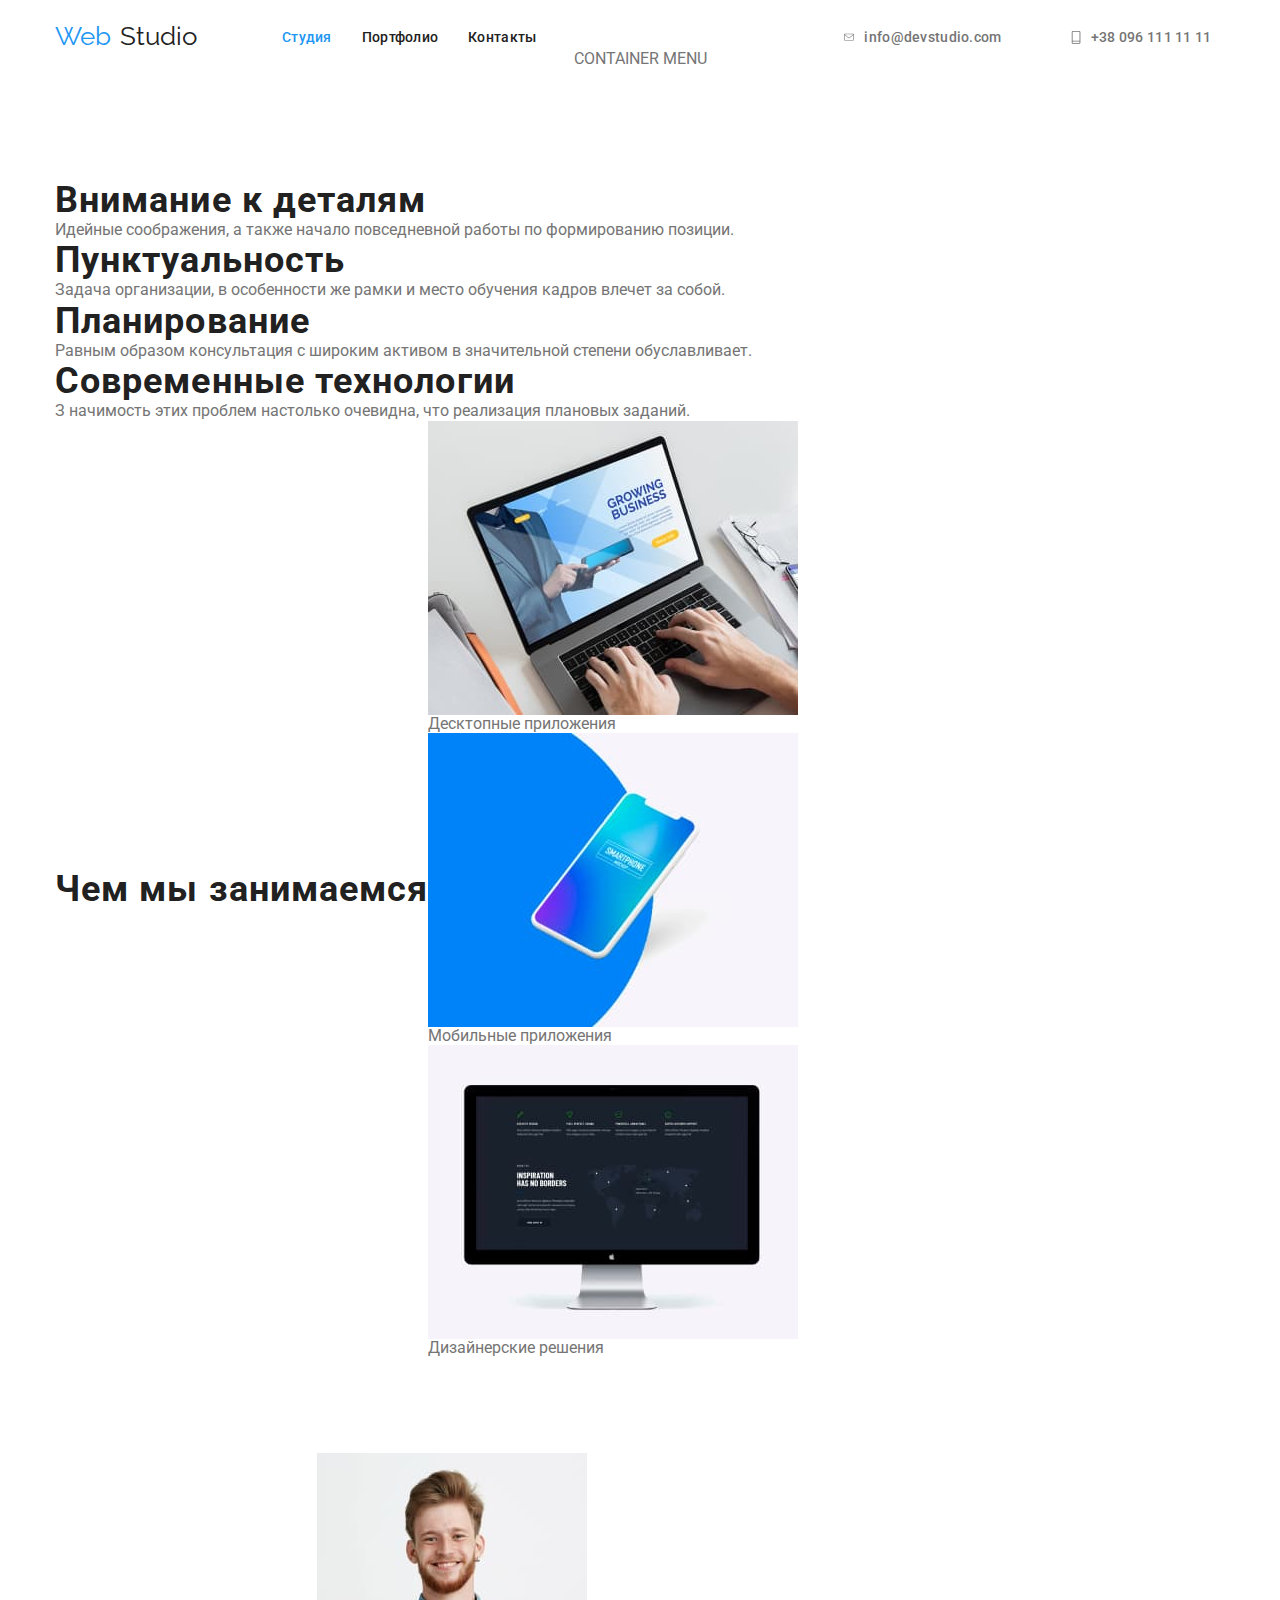
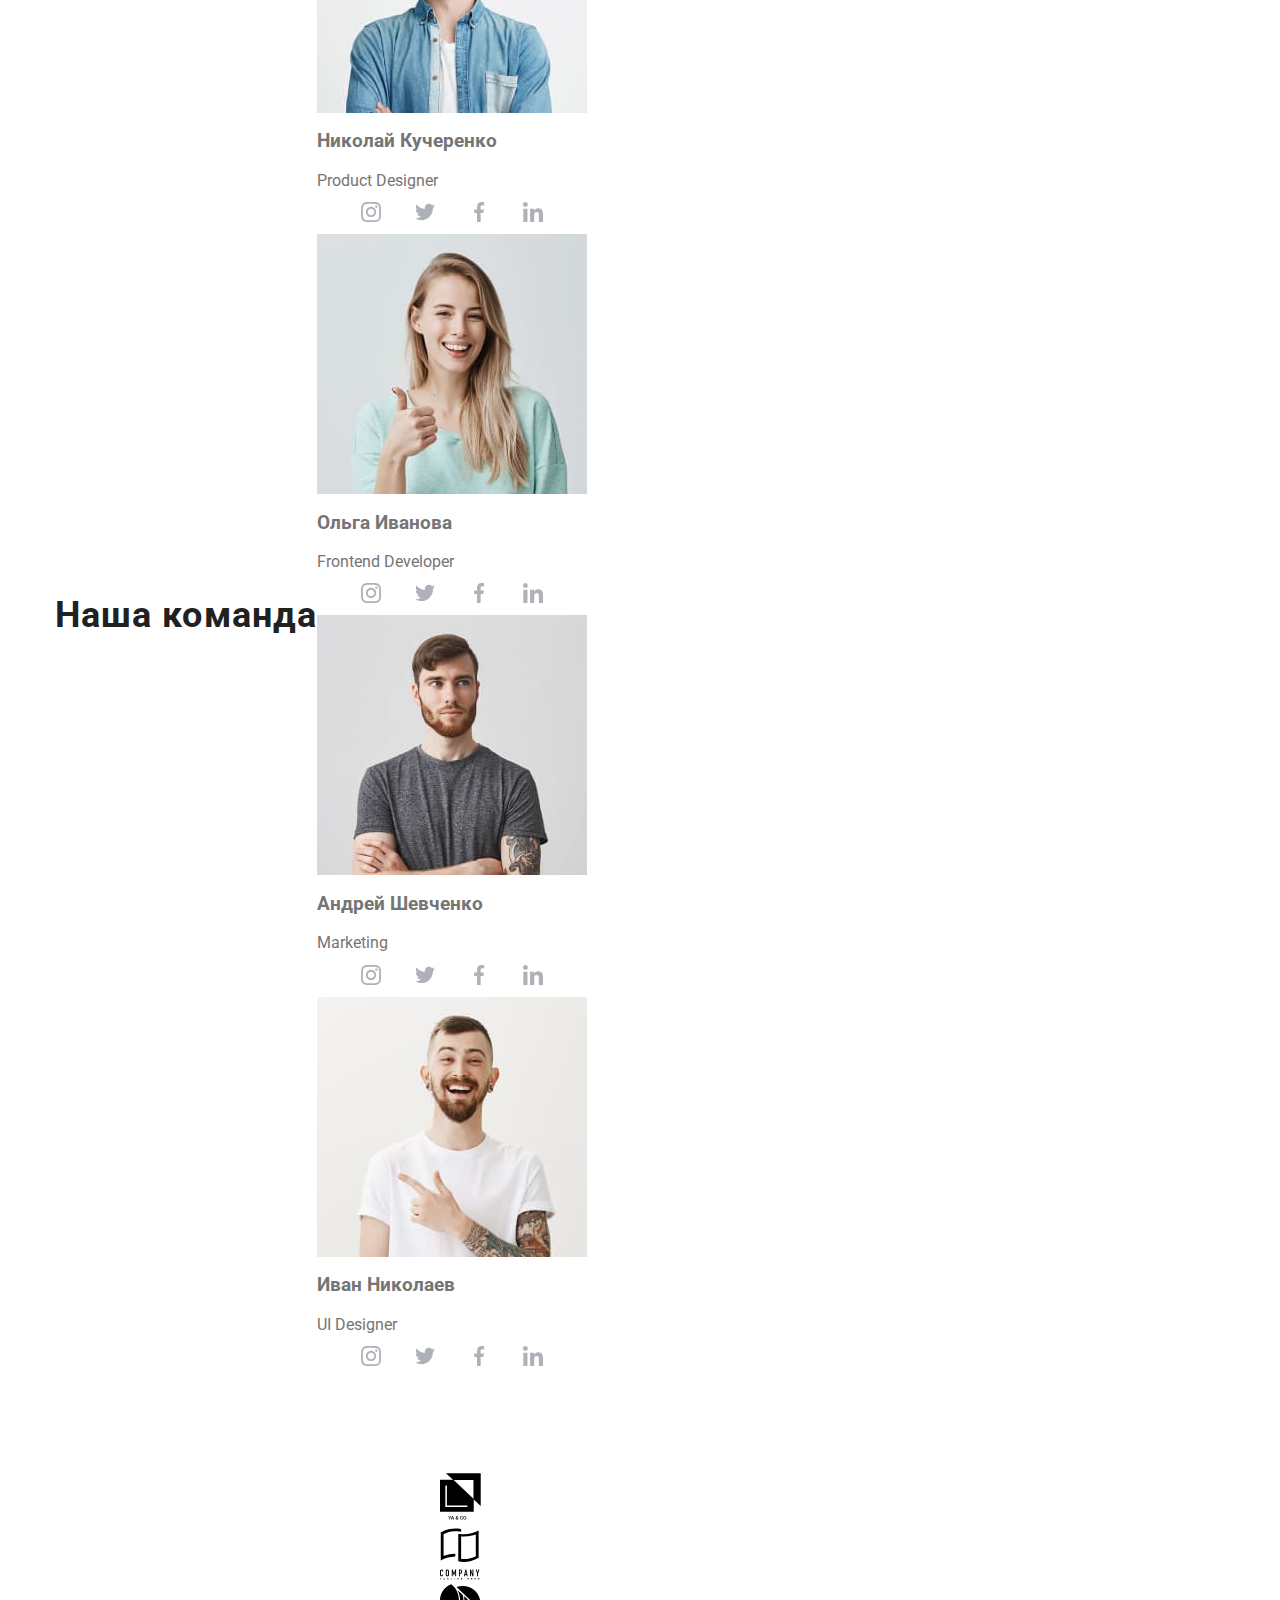
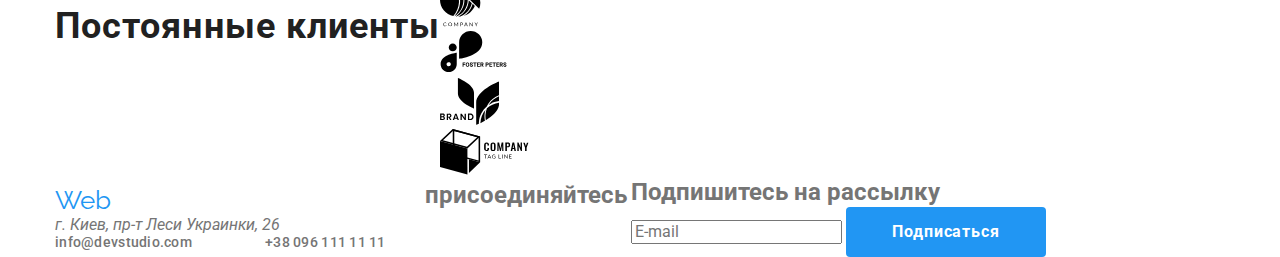
==== commit 3f851ea1: "Mobile header menu" ====
--- a/index.html
+++ b/index.html
@@ -43,6 +43,21 @@
             </li>
           </ul>
         </address>
+        <button 
+      type="button" 
+      class="header-menu-button is-open" 
+      aria-expanded="false" 
+      data-menu-button>
+<svg 
+width="25" 
+height="25" 
+aria-label="Переключатель мобильного меню"
+>
+<use class="icon-header-menu" href="./images/sprite.svg#header_menu"></use>
+<use class="icon-header-menu-close" href="./images/sprite.svg#close_header_menu"></use>
+</svg>
+ </button>
+ <div class="header-menu-container is-open" data-menu>CONTAINER MENU</div> 
       </div>
     </header>
 
@@ -63,7 +78,7 @@
 <ul class="list form-list">
 
 <li class="form-field">
-  <input class="form-input class="form-input""
+  <input class="form-input"
           type="text"
           name="Name"
           id="Name"
@@ -467,6 +482,7 @@
       document.body.style.paddingTop = `${pageHeaderHeight}px`;
 </script>
   <script src="./js/modal.js"></script>
+  <script src="./js/menu.js"></script>
 </body>
 
 </html>--- a/css/main.min.css
+++ b/css/main.min.css
@@ -1,2 +1,2 @@
-html{-webkit-box-sizing:border-box;box-sizing:border-box}*,*::before,*::after{-webkit-box-sizing:inherit;box-sizing:inherit}.body{margin:0px;background-color:#fff;font-family:"Open Sans",Roboto,sans-serif;color:#757575;font-weight:normal;font-style:normal;z-index:1}.section{-webkit-box-pack:center;-ms-flex-pack:center;justify-content:center}.section-no-padding{padding-top:0px}.container{margin-left:auto;margin-right:auto;padding-left:15px;padding-right:15px}@media screen and (min-width: 480px){.container{width:480px}.section{padding-top:60px}}@media screen and (min-width: 768px){.container{width:768px}.section{padding-top:60px}}@media screen and (min-width: 1200px){.container{width:1200px}.section{padding-top:95px}}.title{font-style:normal;font-weight:bold;font-size:36px;line-height:42px;letter-spacing:0.03em;color:#212121;margin:0;padding:0}.list{list-style:none;padding:0;margin:0}.text{margin:0;padding:0}.image{display:block;margin-left:auto;margin-right:auto}.link{text-decoration:none;color:#212121;-webkit-transition:background-color cubic-bezier(0.4, 0, 0.2, 1) 250ms,color cubic-bezier(0.4, 0, 0.2, 1) 250ms,border cubic-bezier(0.4, 0, 0.2, 1) 250ms,fill cubic-bezier(0.4, 0, 0.2, 1) 250ms;transition:background-color cubic-bezier(0.4, 0, 0.2, 1) 250ms,color cubic-bezier(0.4, 0, 0.2, 1) 250ms,border cubic-bezier(0.4, 0, 0.2, 1) 250ms,fill cubic-bezier(0.4, 0, 0.2, 1) 250ms}.link:hover,.link:focus{outline:none;color:#2196f3}.button{display:-webkit-inline-box;display:-ms-inline-flexbox;display:inline-flex;font-family:Roboto, sans-serif;font-weight:bold;font-size:16px;line-height:30px;-webkit-box-align:center;-ms-flex-align:center;align-items:center;text-align:center;letter-spacing:0.06em;text-decoration:none;background-color:#2196f3;color:#fff;min-width:200px;display:inline-block;height:50px;border-radius:4px;padding:10px 32px;border:1px transparent;cursor:pointer;-webkit-transition:background-color cubic-bezier(0.4, 0, 0.2, 1) 250ms,color cubic-bezier(0.4, 0, 0.2, 1) 250ms;transition:background-color cubic-bezier(0.4, 0, 0.2, 1) 250ms,color cubic-bezier(0.4, 0, 0.2, 1) 250ms}.button:hover,.button:focus{outline:none;color:orange}.accent{color:#2196f3;text-decoration:underline}textarea{resize:none}.label{display:inline-block;position:absolute;z-index:2;border:none;padding-left:23px}.icon{display:block}.hidden{visibility:hidden;position:absolute}.backdrop{position:fixed;z-index:3;top:0;left:0;width:100%;height:100%;background-color:rgba(0,0,0,0.2)}.backdrop.is-hidden{visibility:hidden;opacity:0;pointer-events:none}.form{background-color:#fff;position:absolute;top:50%;left:50%;-webkit-transform:translate(-50%, -50%);transform:translate(-50%, -50%);display:inline-block;-webkit-box-pack:center;-ms-flex-pack:center;justify-content:center;width:450px;height:610px;padding:40px;-webkit-box-shadow:0px 2px 1px rgba(0,0,0,0.2),0px 1px 1px rgba(0,0,0,0.14),0px 1px 3px rgba(0,0,0,0.12);box-shadow:0px 2px 1px rgba(0,0,0,0.2),0px 1px 1px rgba(0,0,0,0.14),0px 1px 3px rgba(0,0,0,0.12);border-radius:4px;font-family:Roboto;font-style:normal;font-weight:normal;font-size:14px;line-height:16px;letter-spacing:0.01em;color:#757575}.form-icon{display:block}.close-button{position:absolute;display:inline-block;top:8px;right:8px;padding:9px;-webkit-transition:fill var(--duration) var(--function);transition:fill var(--duration) var(--function);fill:var(--primary-title-color);border-radius:50%;border:1px solid rgba(0,0,0,0.1);outline:none;cursor:pointer;background-color:white}.close-button:hover,.close-button:focus{outline:none;fill:#2196f3}.form-field{-webkit-box-pack:left;-ms-flex-pack:left;justify-content:left;-webkit-box-align:center;-ms-flex-align:center;align-items:center;padding-left:19px;display:-webkit-box;display:-ms-flexbox;display:flex;margin-bottom:30px;min-height:40px;border:1px solid rgba(33,33,33,0.2);-webkit-box-sizing:border-box;box-sizing:border-box;border-radius:4px;position:relative}.form-field:hover,.form-field:focus{outline:none;fill:#2196f3;border-color:#2196f3}.form-field>.form-icon{display:block;position:absolute}.form-header{font-family:Roboto;font-style:normal;font-weight:bold;font-size:20px;line-height:23px;text-align:center;letter-spacing:0.03em;color:#212121;max-width:370px;margin-top:2px;max-width:370px;margin-bottom:30px}.form-list{max-width:370px}.form-field textarea{border:none;padding-top:12px}.form-input{padding-left:11px}.form-field:hover .label,.form-input:not(:placeholder-shown)+.label,.form-field:focus-within .label{-webkit-transform:translateY(-33px) translateX(-20px);transform:translateY(-33px) translateX(-20px);color:#2196f3;cursor:pointer;border:none;-webkit-transition:opacity cubic-bezier(0.4, 0, 0.2, 1) 250ms #2196f3,-webkit-transform cubic-bezier(0.4, 0, 0.2, 1) 250ms;transition:opacity cubic-bezier(0.4, 0, 0.2, 1) 250ms #2196f3,-webkit-transform cubic-bezier(0.4, 0, 0.2, 1) 250ms;transition:opacity cubic-bezier(0.4, 0, 0.2, 1) 250ms #2196f3,transform cubic-bezier(0.4, 0, 0.2, 1) 250ms;transition:opacity cubic-bezier(0.4, 0, 0.2, 1) 250ms #2196f3,transform cubic-bezier(0.4, 0, 0.2, 1) 250ms,-webkit-transform cubic-bezier(0.4, 0, 0.2, 1) 250ms}.form-field input{margin-left:10px;padding-left:11px;border:none;font-family:Roboto;font-style:normal;font-weight:normal;font-size:14px;line-height:16px;letter-spacing:0.01em;min-width:320px;outline:none}.form-field .textarea{min-width:335px}.form .button{display:block;margin-top:30px;-webkit-box-pack:center;-ms-flex-pack:center;justify-content:center;margin-left:auto;margin-right:auto}.comment{font-family:Roboto;font-style:normal;font-weight:normal;font-size:14px;line-height:16px;letter-spacing:0.01em;color:#757575;min-width:330px;outline:none;padding:0}.comment-label{display:inline-block;position:absolute;z-index:2;border:none;padding-left:16px;top:12px;left:1px}.form .accept-offer{font-family:Roboto;font-style:normal;font-weight:normal;font-size:12px;line-height:14px}.textarea:hover .comment-label,.textarea textarea:not(:placeholder-shown)+.comment-label,.textarea:focus-within .comment-label{-webkit-transform:translateY(-33px);transform:translateY(-33px);color:#2196f3;border:none;cursor:pointer;-webkit-transition:opacity cubic-bezier(0.4, 0, 0.2, 1) 250ms #2196f3,-webkit-transform cubic-bezier(0.4, 0, 0.2, 1) 250ms;transition:opacity cubic-bezier(0.4, 0, 0.2, 1) 250ms #2196f3,-webkit-transform cubic-bezier(0.4, 0, 0.2, 1) 250ms;transition:opacity cubic-bezier(0.4, 0, 0.2, 1) 250ms #2196f3,transform cubic-bezier(0.4, 0, 0.2, 1) 250ms;transition:opacity cubic-bezier(0.4, 0, 0.2, 1) 250ms #2196f3,transform cubic-bezier(0.4, 0, 0.2, 1) 250ms,-webkit-transform cubic-bezier(0.4, 0, 0.2, 1) 250ms}.logo{display:-webkit-box;display:-ms-flexbox;display:flex;font-family:"Open Sans",Raleway,sans-serif;font-style:Bold;font-size:26px;letter-spacing:3%}.logo .studio{-webkit-transition:color cubic-bezier(0.4, 0, 0.2, 1) 250ms;transition:color cubic-bezier(0.4, 0, 0.2, 1) 250ms}.logo .logo .studio:hover,.logo .logo .studio:focus{outline:none;color:#2196f3}.logo .web{padding-right:9px;color:#2196f3;-webkit-transition:color cubic-bezier(0.4, 0, 0.2, 1) 250ms;transition:color cubic-bezier(0.4, 0, 0.2, 1) 250ms}.logo .web:hover,.logo .web:focus{outline:none;color:#212121}.footer .studio{color:#fff}.footer .studio:hover,.footer .studio:focus{outline:none;color:#2196f3}.navigation .list{display:-webkit-box;display:-ms-flexbox;display:flex}.navigation .list .item{position:relative}.navigation .list .current::after{content:'';display:block;width:100%;height:4px;background-color:#2196f3;position:absolute;left:0;bottom:0;-webkit-transform:translateY(35px);transform:translateY(35px);border-radius:2px}.navigation .list .item:not(:last-child){margin-right:30px}.navigation .link.current{color:#2196f3}@media screen and (min-width: 768px){.address .list{-webkit-box-align:center;-ms-flex-align:center;align-items:center}.address .list .item{-webkit-box-align:center;-ms-flex-align:center;align-items:center;-webkit-box-pack:center;-ms-flex-pack:center;justify-content:center;min-width:160px}.address .list .link:hover,.address .list :focus{color:#2196f3;fill:#2196f3}.address .item:not(:last-child){margin-bottom:10px}.address .link{display:-webkit-box;display:-ms-flexbox;display:flex;color:#757575;font-style:normal;font-weight:500;font-size:14px;line-height:16px;letter-spacing:0.02em}.address .image{margin-right:10px;fill:currentColor}.address .image:first-child{padding-top:2px;width:16px;height:12px}.address .image:last-child{width:10px;height:15px}}@media screen and (min-width: 1200px){.address .list{display:-webkit-box;display:-ms-flexbox;display:flex;vertical-align:middle;-webkit-box-align:center;-ms-flex-align:center;align-items:center}.address .list .item{-webkit-box-align:center;-ms-flex-align:center;align-items:center;-webkit-box-pack:center;-ms-flex-pack:center;justify-content:center;min-width:160px}.address .list .link:hover,.address .list :focus{color:#2196f3;fill:#2196f3}.address .item:not(:last-child){margin-right:50px}.address .link{display:-webkit-box;display:-ms-flexbox;display:flex;color:#757575;font-style:normal;font-weight:500;font-size:14px;line-height:16px;letter-spacing:0.02em}.address .image{margin-right:10px;fill:currentColor}.address .image:first-child{padding-top:2px;width:16px;height:12px}.address .image:last-child{width:10px;height:15px}}.header{position:fixed;width:100%;top:0;left:0;padding-top:24px;padding-bottom:32px;z-index:2;background-color:#fff}.header .container{display:-webkit-box;display:-ms-flexbox;display:flex;-webkit-box-align:center;-ms-flex-align:center;align-items:center;height:26px}.header .navigation{visibility:visible;font-weight:500;font-size:14px;line-height:16px;letter-spacing:0.02em;margin-left:85px;margin-right:305px}@media screen and (min-width: 480px){.header{padding:16px 23px 16px 15px}.header .navigation{visibility:hidden}.header .address{visibility:hidden}}@media screen and (min-width: 768px){.header{padding:26px 15px 26px 15px}.header .navigation{visibility:visible;margin-left:80px;margin-right:85px}.header .address{visibility:visible}}@media screen and (min-width: 1200px){.header{padding:24px 0 30px 0}.header .container{display:-webkit-box;display:-ms-flexbox;display:flex;-webkit-box-align:center;-ms-flex-align:center;align-items:center;height:26px}.header .navigation{visibility:visible;margin-left:85px;margin-right:305px}.address{visibility:visible}}.hero{margin:auto;text-align:center;background-color:rgba(47,48,58,0.8);background-image:-webkit-gradient(linear, left top, right top, from(rgba(47,48,58,0.8)), to(rgba(47,48,58,0.8))),url("../images/heroback.jpg");background-image:linear-gradient(to right, rgba(47,48,58,0.8), rgba(47,48,58,0.8)),url("../images/heroback.jpg");background-position:center;background-size:cover;background-repeat:no-repeat}.hero .title{font-style:normal;font-weight:900;letter-spacing:0.06em;text-transform:uppercase;color:#fff;text-align:center}@media screen and (min-width: 480px){.hero{min-width:480px;min-height:400px}.hero .container{padding-top:118px}.hero .title{font-size:26px;line-height:42px;margin:0px auto 30px auto}}@media screen and (min-width: 768px){.hero{max-width:1600px;min-height:600px}.hero .container{padding-top:200px}.hero .title{font-size:44px;line-height:60px;margin:0px 237px 30px 237px}}@media screen and (min-width: 1200px){.hero{max-width:1600px;min-height:600px}.hero .container{padding-top:200px}.hero .title{font-size:44px;line-height:60px;margin:0px 237px 30px 237px}}.advantages{display:-webkit-box;display:-ms-flexbox;display:flex}.advantages h2{display:none}.advantages .title{font-style:normal;font-size:14px;line-height:16px;letter-spacing:0.03em;text-transform:uppercase;margin-bottom:10px}.advantages .text{font-size:14px;line-height:24px;letter-spacing:0.03em}.advantages .list .item::before{content:'';display:block;margin-bottom:30px;background-color:#f5f4fa;height:120px;border-radius:4px;padding:25px 102px;background-position:center;background-repeat:no-repeat}.advantages .list .item:nth-child(1)::before{background-image:url("../images/AdvantDetails.svg")}.advantages .list .item:nth-child(2)::before{background-image:url("../images/AdvantPunctual.svg")}.advantages .list .item:nth-child(3)::before{background-image:url("../images/AdvantPlanning.svg")}.advantages .list .item:nth-child(4)::before{background-image:url("../images/AdvantModerntech.svg")}@media screen and (min-width: 480px){.advantages{text-align:center}.advantages .text{text-align:left;max-width:450px}.advantages .list .item:not(:last-child){margin-bottom:30px}}@media screen and (min-width: 1200px){.advantages{padding-bottom:94px;display:-webkit-box;display:-ms-flexbox;display:flex}.advantages .text{max-width:270px}.advantages .list{display:-webkit-box;display:-ms-flexbox;display:flex}.advantages .list .item:not(:last-child){margin-right:30px}}@media screen and (min-width: 480px){.activities{visibility:hidden;position:absolute}}@media screen and (min-width: 1200px){.activities{position:static;visibility:visible;padding-bottom:94px}.activities .title{margin-bottom:50px;text-align:center}.activities .list{display:-webkit-box;display:-ms-flexbox;display:flex}.activities .list .item:not(:last-child){margin-right:30px}.activities .list .item{position:relative}.activities .text{display:block;font-style:normal;font-weight:bold;font-size:14px;line-height:16px;text-align:center;letter-spacing:0.03em;text-transform:uppercase;color:#fff;background-image:-webkit-gradient(linear, left top, right top, from(rgba(47,48,58,0.8)), to(rgba(47,48,58,0.8)));background-image:linear-gradient(to right, rgba(47,48,58,0.8), rgba(47,48,58,0.8));min-width:370px;padding-top:27px;padding-bottom:27px;bottom:0;position:absolute}}.team{background-color:#f5f4fa}.team .title{margin-bottom:50px;text-align:center}.team .list .image{margin-bottom:30px}.team .list .text{font-size:16px;line-height:19px;text-align:center;letter-spacing:0.03em;margin-bottom:16px}.team .list .member{font-weight:500;font-size:16px;line-height:19px;text-align:center;letter-spacing:0.03em;color:#212121;margin-bottom:10px;margin-top:0}.team .list .item{background-color:#ffffff;border-radius:0px 0px 4px 4px;padding-bottom:24px;-webkit-box-shadow:0px 2px 1px rgba(0,0,0,0.2),0px 1px 1px rgba(0,0,0,0.14),0px 1px 3px rgba(0,0,0,0.12);box-shadow:0px 2px 1px rgba(0,0,0,0.2),0px 1px 1px rgba(0,0,0,0.14),0px 1px 3px rgba(0,0,0,0.12)}@media screen and (min-width: 480px){.team{display:block;padding-bottom:60px}.team .title{margin-bottom:30px;font-size:28px;line-height:33px}.team .list{margin-left:auto;margin-right:auto}.team .item{-webkit-box-pack:center;-ms-flex-pack:center;justify-content:center;width:450px;height:422px}.team .item:not(:last-child){margin-bottom:30px}}@media screen and (min-width: 1200px){.team{padding-bottom:94px}.team .title{margin-bottom:50px;font-size:36px;line-height:42px}.team .list{display:-webkit-box;display:-ms-flexbox;display:flex}.team .list .item{width:270px;height:422px}.team .list .item:not(:last-child){margin-right:30px}}.social-icon{display:block;fill:currentColor;width:20px;height:20px}.social-network{display:-webkit-box;display:-ms-flexbox;display:flex;-webkit-box-pack:center;-ms-flex-pack:center;justify-content:center}.social-network .social-item{display:block;width:44px;height:44px;background:#fff;border-radius:22px;-ms-flex-line-pack:center;align-content:center;-webkit-box-pack:center;-ms-flex-pack:center;justify-content:center}.social-network .social-item:not(:last-child){margin-right:10px}.social-network .social-link{display:-webkit-box;display:-ms-flexbox;display:flex;color:#afb1b8;width:44px;height:44px;border-radius:22px;-webkit-box-pack:center;-ms-flex-pack:center;justify-content:center;-webkit-box-align:center;-ms-flex-align:center;align-items:center}.social-network .social-link:hover,.social-network .social-link:focus{outline:none;background-color:#2196f3;color:#2196f3}.social-network .social-link:hover .social-icon,.social-network .social-link:focus .social-icon{outline:none;fill:#ffffff}.footer .social-link{background-color:rgba(255,255,255,0.1)}.social-network .item:not(:last-child){margin-right:10px}.client .title{text-align:center}.client-list{display:-webkit-box;display:-ms-flexbox;display:flex}.client-list .link :hover,.client-list .link:focus{border-color:#2196f3}.client-list .client-link :hover,.client-list .client-link:focus{border-color:#2196f3}.client .link:hover .client-icon,.client .link:focus .client-icon{fill:#2196f3}.client-link .link{display:-webkit-box;display:-ms-flexbox;display:flex;height:90px;border-radius:4px;color:#afb1b8;border:1px solid #afb1b8;-webkit-box-pack:center;-ms-flex-pack:center;justify-content:center;-webkit-box-align:center;-ms-flex-align:center;align-items:center}.client-icon{display:-webkit-box;display:-ms-flexbox;display:flex;fill:currentColor}@media screen and (min-width: 480px){.client{padding-bottom:60px}.client .title{margin-bottom:50px;font-size:28px;line-height:33px}}.client-list{-webkit-box-pack:center;-ms-flex-pack:center;justify-content:center;display:-webkit-box;display:-ms-flexbox;display:flex;-ms-flex-wrap:wrap;flex-wrap:wrap}.client-list .item{margin-bottom:60px}.client-list .item:nth-last-child(-n+2){margin-bottom:0}.client-list .item:nth-child(odd){margin-right:30px}.client-link .link{width:170px}@media screen and (min-width: 1200px){.client{padding-bottom:94px}.client .title{margin-bottom:50px;font-size:36px;line-height:42px}.client-list{display:-webkit-box;display:-ms-flexbox;display:flex}.client-list .item:not(:last-child){margin-right:30px}.client-link .link{width:170px}}.footer{background-color:#2f303a}.footer .container{padding-top:60px;padding-bottom:60px}.footer-address .logo{margin-bottom:20px}.footer .stud{color:#ffffff}.footer-address{font-size:14px;line-height:24px;letter-spacing:0.03em;color:rgba(255,255,255,0.6)}.footer-address .address{margin-top:20px}.credits{display:block}.credits .item{display:block;margin-top:9px}.credits .link{color:#757575;font-style:normal}.footer .text{font-weight:bold;font-size:14px;line-height:16px;letter-spacing:0.03em;text-transform:uppercase;color:#ffffff}.location{display:inline;font-style:normal;font-size:14px;line-height:24px;letter-spacing:0.03em;color:#ffffff}.subscribe{margin-bottom:20px}.subscribe-button{display:-webkit-box;display:-ms-flexbox;display:flex;margin:0;-webkit-box-align:center;-ms-flex-align:center;align-items:center}.subscribe-button::after{width:24px;height:24px;content:'';margin-left:11px;background-size:contain;background-image:url(../images/send.svg)}.subscribe-email{height:50px;margin-right:12px;-webkit-box-align:center;-ms-flex-align:center;align-items:center;font-size:16px;line-height:20px;letter-spacing:0.03em;color:rgba(255,255,255,0.6);border:1px solid rgba(255,255,255,0.3);background-color:#2f303a;-webkit-box-shadow:0px 4px 4px rgba(0,0,0,0.15);box-shadow:0px 4px 4px rgba(0,0,0,0.15);border-radius:4px}.footer-address .list{display:block}@media screen and (min-width: 480px){.footer{text-align:center}.subscribe-email{width:450px}.social-network-block{padding-top:60px}.social-network-block .text{margin-bottom:20px}.social-network-block .list{padding:0}.footer-address .logo{-webkit-box-pack:center;-ms-flex-pack:center;justify-content:center}.subscribe{margin-bottom:20px}.subscribe-block{padding-top:60px}.subscribe-button{margin-left:auto;margin-right:auto}.subscribe-button::after{width:24px;height:24px;content:'';margin-left:11px;background-size:contain;background-image:url(../images/send.svg)}.subscribe-email{width:450px;padding-left:16px;padding-top:15px;padding-bottom:15px;margin-bottom:20px}}@media screen and (min-width: 1200px){.footer{text-align:left}.footer .container{display:-webkit-box;display:-ms-flexbox;display:flex}.footer-address .logo{-webkit-box-pack:left;-ms-flex-pack:left;justify-content:left}.footer-address{padding-left:5px;width:-webkit-fit-content;width:-moz-fit-content;width:fit-content}.social-network-block{padding-top:6px;margin-left:69px}.social-network-block .text{margin-bottom:20px}.social-network-block .list{padding:0}.subscribe-email{width:358px}.subscribe{margin-bottom:20px}.subscribe-block{padding-top:6px;margin-left:94px}.subscribe-button::after{width:24px;height:24px;content:'';margin-left:11px;background-size:contain;background-image:url(../images/send.svg)}.subscribe-email{padding-left:16px;padding-top:15px;padding-bottom:15px}.subscribe-container{display:-webkit-box;display:-ms-flexbox;display:flex}}.portfolio-buttons{display:-webkit-box;display:-ms-flexbox;display:flex;padding-left:auto;padding-right:auto}.portfolio-buttons .button{font-style:normal;font-weight:500;font-size:16px;line-height:26px;text-align:center;letter-spacing:0.03em;color:#212121;background-color:#f5f4fa;border-radius:4px;padding:6px 22px;height:38px;width:-webkit-fit-content;width:-moz-fit-content;width:fit-content}.portfolio-buttons .button:hover,.portfolio-buttons .button:focus{outline:none;color:#ffffff;background-color:#2196f3;-webkit-box-shadow:0px 2px 2px rgba(0,0,0,0.12),0px 1px 2px rgba(0,0,0,0.08),0px 3px 1px rgba(0,0,0,0.1);box-shadow:0px 2px 2px rgba(0,0,0,0.12),0px 1px 2px rgba(0,0,0,0.08),0px 3px 1px rgba(0,0,0,0.1)}.portfolio-buttons .item:not(:last-child){margin-right:8px}.portfolio-buttons .current{color:#ffffff;background-color:#2196f3}.portfolio .title{font-weight:bold;font-size:18px;line-height:36px;letter-spacing:0.06em;color:#212121}.project-text{color:#757575;padding-top:20px;border-right:1px solid #eeeeee;border-left:1px solid #eeeeee;border-bottom:1px solid #eeeeee}.portfolio-projects .title{margin-bottom:4px}.portfolio-link{display:block}.portfolio-link:hover,.portfolio-link:focus{outline:none;-webkit-box-shadow:1px 4px 6px rgba(0,0,0,0.16),0px 4px 4px rgba(0,0,0,0.06),0px 1px 1px rgba(0,0,0,0.12);box-shadow:1px 4px 6px rgba(0,0,0,0.16),0px 4px 4px rgba(0,0,0,0.06),0px 1px 1px rgba(0,0,0,0.12)}.portfolio-box{position:relative;overflow:hidden}.techcrack{position:absolute;top:0;background:rgba(33,150,243,0.9);font-weight:normal;font-size:18px;line-height:28px;letter-spacing:0.03em;color:#ffffff;opacity:0;width:100%;height:100%;-webkit-transform:translateY(100%);transform:translateY(100%);-webkit-transition:opacity cubic-bezier(0.4, 0, 0.2, 1) 250ms,-webkit-transform cubic-bezier(0.4, 0, 0.2, 1) 250ms;transition:opacity cubic-bezier(0.4, 0, 0.2, 1) 250ms,-webkit-transform cubic-bezier(0.4, 0, 0.2, 1) 250ms;transition:opacity cubic-bezier(0.4, 0, 0.2, 1) 250ms,transform cubic-bezier(0.4, 0, 0.2, 1) 250ms;transition:opacity cubic-bezier(0.4, 0, 0.2, 1) 250ms,transform cubic-bezier(0.4, 0, 0.2, 1) 250ms,-webkit-transform cubic-bezier(0.4, 0, 0.2, 1) 250ms}.portfolio-link:hover .techcrack,.portfolio-link:focus .techcrack{opacity:1;-webkit-transform:translateY(0);transform:translateY(0)}@media screen and (min-width: 480px){.portfolio{-ms-flex-wrap:wrap;flex-wrap:wrap;padding-top:60px;padding-bottom:94px}.portfolio-buttons{max-width:480px;-webkit-box-pack:left;-ms-flex-pack:left;justify-content:left;padding-bottom:50px}.portfolio-projects{display:-webkit-box;display:-ms-flexbox;display:flex;-ms-flex-wrap:wrap;flex-wrap:wrap}.portfolio-projects .item:nth-child(3n){margin-right:0}.portfolio-projects .item:nth-last-child(-n+3){margin-bottom:0}.portfolio-projects .item{padding-bottom:20px;margin-bottom:30px;margin-right:30px;width:370px;height:405px}.portfolio-projects .project-text{padding-right:24px;padding-left:24px;padding-bottom:20px}.portfolio-link{display:block}.portfolio-link:hover,.portfolio-link:focus{outline:none;-webkit-box-shadow:1px 4px 6px rgba(0,0,0,0.16),0px 4px 4px rgba(0,0,0,0.06),0px 1px 1px rgba(0,0,0,0.12);box-shadow:1px 4px 6px rgba(0,0,0,0.16),0px 4px 4px rgba(0,0,0,0.06),0px 1px 1px rgba(0,0,0,0.12)}.techcrack{padding:63px 24px;margin:0}}@media screen and (min-width: 1200px){.portfolio{margin-top:80px;padding-top:94px;padding-bottom:94px}.portfolio-buttons{-webkit-box-pack:center;-ms-flex-pack:center;justify-content:center;padding-bottom:50px}.portfolio-projects{display:-webkit-box;display:-ms-flexbox;display:flex;-ms-flex-wrap:wrap;flex-wrap:wrap}.portfolio-projects .item:nth-child(3n){margin-right:0}.portfolio-projects .item:nth-last-child(-n+3){margin-bottom:0}.portfolio-projects .item{padding-bottom:20px;margin-bottom:30px;margin-right:30px;width:370px;height:405px}.portfolio-projects .project-text{padding-right:24px;padding-left:24px;padding-bottom:20px}.portfolio-link{display:block}.portfolio-link:hover,.portfolio-link:focus{outline:none;-webkit-box-shadow:1px 4px 6px rgba(0,0,0,0.16),0px 4px 4px rgba(0,0,0,0.06),0px 1px 1px rgba(0,0,0,0.12);box-shadow:1px 4px 6px rgba(0,0,0,0.16),0px 4px 4px rgba(0,0,0,0.06),0px 1px 1px rgba(0,0,0,0.12)}.techcrack{padding:63px 24px;margin:0}}
+html{-webkit-box-sizing:border-box;box-sizing:border-box}*,*::before,*::after{-webkit-box-sizing:inherit;box-sizing:inherit}.body{margin:0px;background-color:#fff;font-family:"Open Sans",Roboto,sans-serif;color:#757575;font-weight:normal;font-style:normal;z-index:1}.section{-webkit-box-pack:center;-ms-flex-pack:center;justify-content:center}.section-no-padding{padding-top:0px}.container{margin-left:auto;margin-right:auto;padding-left:15px;padding-right:15px}.header-menu-button{display:-webkit-inline-box;display:-ms-inline-flexbox;display:inline-flex;margin:0;padding:0;border:none;background-color:transparent}@media screen and (min-width: 480px){.container{width:480px}.section{padding-top:60px}}@media screen and (min-width: 768px){.header-menu-button{display:none}.container{width:768px}.section{padding-top:60px}}@media screen and (min-width: 1200px){.container{width:1200px}.section{padding-top:95px}}.title{font-style:normal;font-weight:bold;font-size:36px;line-height:42px;letter-spacing:0.03em;color:#212121;margin:0;padding:0}.list{list-style:none;padding:0;margin:0}.text{margin:0;padding:0}.image{display:block;margin-left:auto;margin-right:auto}.link{text-decoration:none;color:#212121;-webkit-transition:background-color cubic-bezier(0.4, 0, 0.2, 1) 250ms,color cubic-bezier(0.4, 0, 0.2, 1) 250ms,border cubic-bezier(0.4, 0, 0.2, 1) 250ms,fill cubic-bezier(0.4, 0, 0.2, 1) 250ms;transition:background-color cubic-bezier(0.4, 0, 0.2, 1) 250ms,color cubic-bezier(0.4, 0, 0.2, 1) 250ms,border cubic-bezier(0.4, 0, 0.2, 1) 250ms,fill cubic-bezier(0.4, 0, 0.2, 1) 250ms}.link:hover,.link:focus{outline:none;color:#2196f3}.button{display:-webkit-inline-box;display:-ms-inline-flexbox;display:inline-flex;font-family:Roboto, sans-serif;font-weight:bold;font-size:16px;line-height:30px;-webkit-box-align:center;-ms-flex-align:center;align-items:center;text-align:center;letter-spacing:0.06em;text-decoration:none;background-color:#2196f3;color:#fff;min-width:200px;display:inline-block;height:50px;border-radius:4px;padding:10px 32px;border:1px transparent;cursor:pointer;-webkit-transition:background-color cubic-bezier(0.4, 0, 0.2, 1) 250ms,color cubic-bezier(0.4, 0, 0.2, 1) 250ms;transition:background-color cubic-bezier(0.4, 0, 0.2, 1) 250ms,color cubic-bezier(0.4, 0, 0.2, 1) 250ms}.button:hover,.button:focus{outline:none;color:orange}.accent{color:#2196f3;text-decoration:underline}textarea{resize:none}.label{display:inline-block;position:absolute;z-index:2;border:none;padding-left:23px}.icon{display:block}.hidden{visibility:hidden;position:absolute}.backdrop{position:fixed;z-index:3;top:0;left:0;width:100%;height:100%;background-color:rgba(0,0,0,0.2)}.backdrop.is-hidden{visibility:hidden;opacity:0;pointer-events:none}.form{background-color:#fff;position:absolute;top:50%;left:50%;-webkit-transform:translate(-50%, -50%);transform:translate(-50%, -50%);display:inline-block;-webkit-box-pack:center;-ms-flex-pack:center;justify-content:center;width:450px;height:610px;padding:40px;-webkit-box-shadow:0px 2px 1px rgba(0,0,0,0.2),0px 1px 1px rgba(0,0,0,0.14),0px 1px 3px rgba(0,0,0,0.12);box-shadow:0px 2px 1px rgba(0,0,0,0.2),0px 1px 1px rgba(0,0,0,0.14),0px 1px 3px rgba(0,0,0,0.12);border-radius:4px;font-family:Roboto;font-style:normal;font-weight:normal;font-size:14px;line-height:16px;letter-spacing:0.01em;color:#757575}.form-icon{display:block}.close-button{position:absolute;display:inline-block;top:8px;right:8px;padding:9px;-webkit-transition:fill var(--duration) var(--function);transition:fill var(--duration) var(--function);fill:var(--primary-title-color);border-radius:50%;border:1px solid rgba(0,0,0,0.1);outline:none;cursor:pointer;background-color:white}.close-button:hover,.close-button:focus{outline:none;fill:#2196f3}.form-field{-webkit-box-pack:left;-ms-flex-pack:left;justify-content:left;-webkit-box-align:center;-ms-flex-align:center;align-items:center;padding-left:19px;display:-webkit-box;display:-ms-flexbox;display:flex;margin-bottom:30px;min-height:40px;border:1px solid rgba(33,33,33,0.2);-webkit-box-sizing:border-box;box-sizing:border-box;border-radius:4px;position:relative}.form-field:hover,.form-field:focus{outline:none;fill:#2196f3;border-color:#2196f3}.form-field>.form-icon{display:block;position:absolute}.form-header{font-family:Roboto;font-style:normal;font-weight:bold;font-size:20px;line-height:23px;text-align:center;letter-spacing:0.03em;color:#212121;max-width:370px;margin-top:2px;max-width:370px;margin-bottom:30px}.form-list{max-width:370px}.form-field textarea{border:none;padding-top:12px}.form-input{padding-left:11px}.form-field:hover .label,.form-input:not(:placeholder-shown)+.label,.form-field:focus-within .label{-webkit-transform:translateY(-33px) translateX(-20px);transform:translateY(-33px) translateX(-20px);color:#2196f3;cursor:pointer;border:none;-webkit-transition:opacity cubic-bezier(0.4, 0, 0.2, 1) 250ms #2196f3,-webkit-transform cubic-bezier(0.4, 0, 0.2, 1) 250ms;transition:opacity cubic-bezier(0.4, 0, 0.2, 1) 250ms #2196f3,-webkit-transform cubic-bezier(0.4, 0, 0.2, 1) 250ms;transition:opacity cubic-bezier(0.4, 0, 0.2, 1) 250ms #2196f3,transform cubic-bezier(0.4, 0, 0.2, 1) 250ms;transition:opacity cubic-bezier(0.4, 0, 0.2, 1) 250ms #2196f3,transform cubic-bezier(0.4, 0, 0.2, 1) 250ms,-webkit-transform cubic-bezier(0.4, 0, 0.2, 1) 250ms}.form-field input{margin-left:10px;padding-left:11px;border:none;font-family:Roboto;font-style:normal;font-weight:normal;font-size:14px;line-height:16px;letter-spacing:0.01em;min-width:320px;outline:none}.form-field .textarea{min-width:335px}.form .button{display:block;margin-top:30px;-webkit-box-pack:center;-ms-flex-pack:center;justify-content:center;margin-left:auto;margin-right:auto}.comment{font-family:Roboto;font-style:normal;font-weight:normal;font-size:14px;line-height:16px;letter-spacing:0.01em;color:#757575;min-width:330px;outline:none;padding:0}.comment-label{display:inline-block;position:absolute;z-index:2;border:none;padding-left:16px;top:12px;left:1px}.form .accept-offer{font-family:Roboto;font-style:normal;font-weight:normal;font-size:12px;line-height:14px}.textarea:hover .comment-label,.textarea textarea:not(:placeholder-shown)+.comment-label,.textarea:focus-within .comment-label{-webkit-transform:translateY(-33px);transform:translateY(-33px);color:#2196f3;border:none;cursor:pointer;-webkit-transition:opacity cubic-bezier(0.4, 0, 0.2, 1) 250ms #2196f3,-webkit-transform cubic-bezier(0.4, 0, 0.2, 1) 250ms;transition:opacity cubic-bezier(0.4, 0, 0.2, 1) 250ms #2196f3,-webkit-transform cubic-bezier(0.4, 0, 0.2, 1) 250ms;transition:opacity cubic-bezier(0.4, 0, 0.2, 1) 250ms #2196f3,transform cubic-bezier(0.4, 0, 0.2, 1) 250ms;transition:opacity cubic-bezier(0.4, 0, 0.2, 1) 250ms #2196f3,transform cubic-bezier(0.4, 0, 0.2, 1) 250ms,-webkit-transform cubic-bezier(0.4, 0, 0.2, 1) 250ms}.logo{display:-webkit-box;display:-ms-flexbox;display:flex;font-family:"Open Sans",Raleway,sans-serif;font-style:Bold;font-size:26px;letter-spacing:3%}.logo .studio{-webkit-transition:color cubic-bezier(0.4, 0, 0.2, 1) 250ms;transition:color cubic-bezier(0.4, 0, 0.2, 1) 250ms}.logo .logo .studio:hover,.logo .logo .studio:focus{outline:none;color:#2196f3}.logo .web{padding-right:9px;color:#2196f3;-webkit-transition:color cubic-bezier(0.4, 0, 0.2, 1) 250ms;transition:color cubic-bezier(0.4, 0, 0.2, 1) 250ms}.logo .web:hover,.logo .web:focus{outline:none;color:#212121}.footer .studio{color:#fff}.footer .studio:hover,.footer .studio:focus{outline:none;color:#2196f3}.navigation{font-weight:500;font-size:14px;line-height:16px;letter-spacing:0.02em;margin-left:85px;margin-right:305px}.navigation .list .item{position:relative}.navigation .list .current::after{content:'';display:block;width:100%;height:4px;background-color:#2196f3;position:absolute;left:0;bottom:0;-webkit-transform:translateY(35px);transform:translateY(35px);border-radius:2px}.navigation .list .item:not(:last-child){margin-right:30px}.navigation .link.current{color:#2196f3}@media screen and (min-width: 768px){.navigation .list{display:-webkit-box;display:-ms-flexbox;display:flex}}.address .list{padding-top:auto;padding-bottom:auto;display:-webkit-box;display:-ms-flexbox;display:flex;-webkit-box-align:left;-ms-flex-align:left;align-items:left}.address .list .item{-webkit-box-align:center;-ms-flex-align:center;align-items:center;-webkit-box-pack:center;-ms-flex-pack:center;justify-content:center;min-width:160px}.address .list .link:hover,.address .list :focus{color:#2196f3;fill:#2196f3}.address .item:not(:last-child){margin-right:50px}.address .link{display:-webkit-box;display:-ms-flexbox;display:flex;color:#757575;font-style:normal;font-weight:500;font-size:14px;line-height:16px;letter-spacing:0.02em}.address .image{margin-right:10px;fill:currentColor}.address .image:first-child{padding-top:2px;width:16px;height:12px}.address .image:last-child{width:10px;height:15px}.header-menu-button .icon-header-menu-close{display:none}.header-menu-button.is-open .icon-header-menu-close{display:block}.header-menu-button.is-open .icon-header-menu{display:none}.header{position:fixed;width:100%;top:0;left:0;z-index:2;background-color:#fff}.header .container{position:relative}.header-menu-container{position:absolute;top:100%;left:0;width:100%;background-color:#fff;text-align:center;height:100px;display:none}.header-menu-container.is-open{display:block}@media screen and (min-width: 480px){.header{padding:16px 23px 16px 15px}}@media screen and (min-width: 480px) and (min-width: 768px){.container{display:-webkit-box;display:-ms-flexbox;display:flex;-webkit-box-align:center;-ms-flex-align:center;align-items:center}}@media screen and (min-width: 1200px){.header{padding:24px 0 30px 0}.header .container{display:-webkit-box;display:-ms-flexbox;display:flex;-webkit-box-align:center;-ms-flex-align:center;align-items:center;height:26px}.header .navigation{margin-left:85px;margin-right:305px}}.social-icon{display:block;fill:currentColor;width:20px;height:20px}.social-network{display:-webkit-box;display:-ms-flexbox;display:flex;-webkit-box-pack:center;-ms-flex-pack:center;justify-content:center}.social-network .social-item{display:block;width:44px;height:44px;background:#fff;border-radius:22px;-ms-flex-line-pack:center;align-content:center;-webkit-box-pack:center;-ms-flex-pack:center;justify-content:center}.social-network .social-item:not(:last-child){margin-right:10px}.social-network .social-link{display:-webkit-box;display:-ms-flexbox;display:flex;color:#afb1b8;width:44px;height:44px;border-radius:22px;-webkit-box-pack:center;-ms-flex-pack:center;justify-content:center;-webkit-box-align:center;-ms-flex-align:center;align-items:center}.social-network .social-link:hover,.social-network .social-link:focus{outline:none;background-color:#2196f3;color:#2196f3}.social-network .social-link:hover .social-icon,.social-network .social-link:focus .social-icon{outline:none;fill:#ffffff}.footer .social-link{background-color:rgba(255,255,255,0.1)}.social-network .item:not(:last-child){margin-right:10px}
 /*# sourceMappingURL=main.min.css.map */